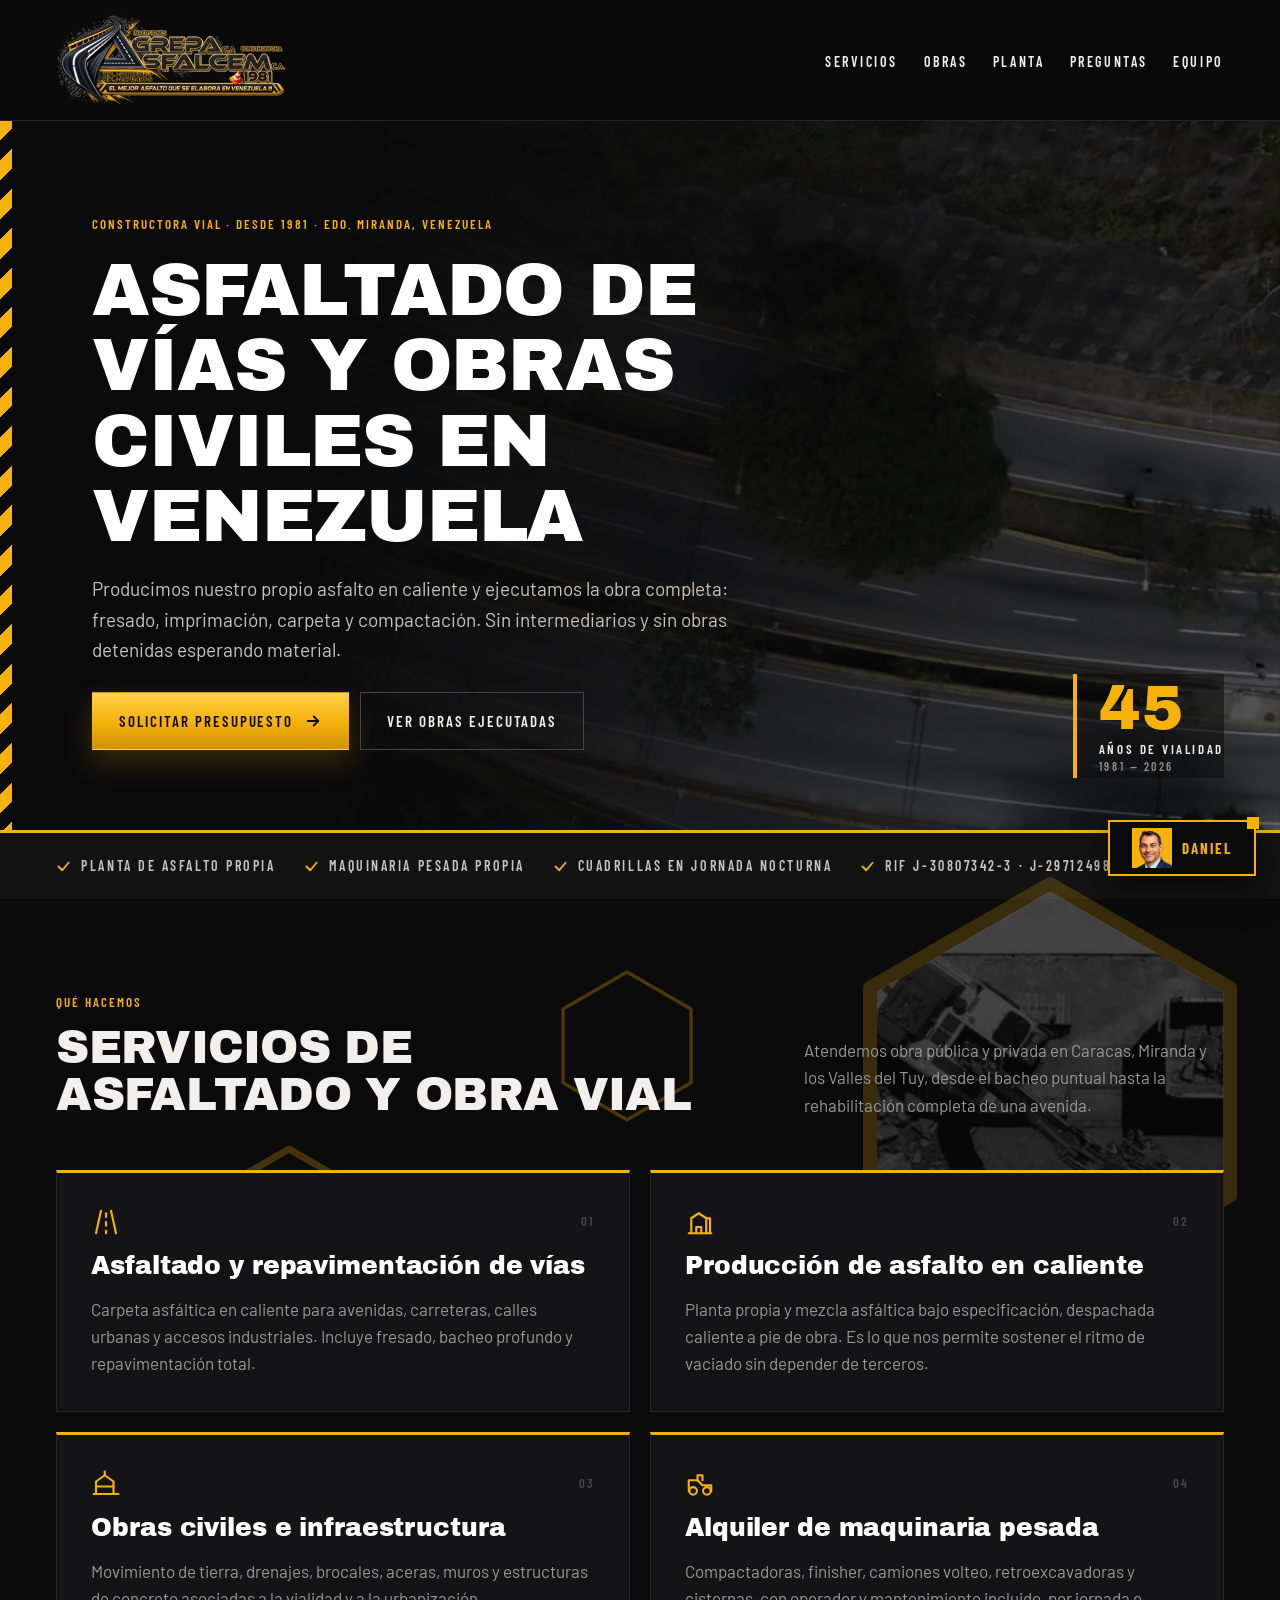
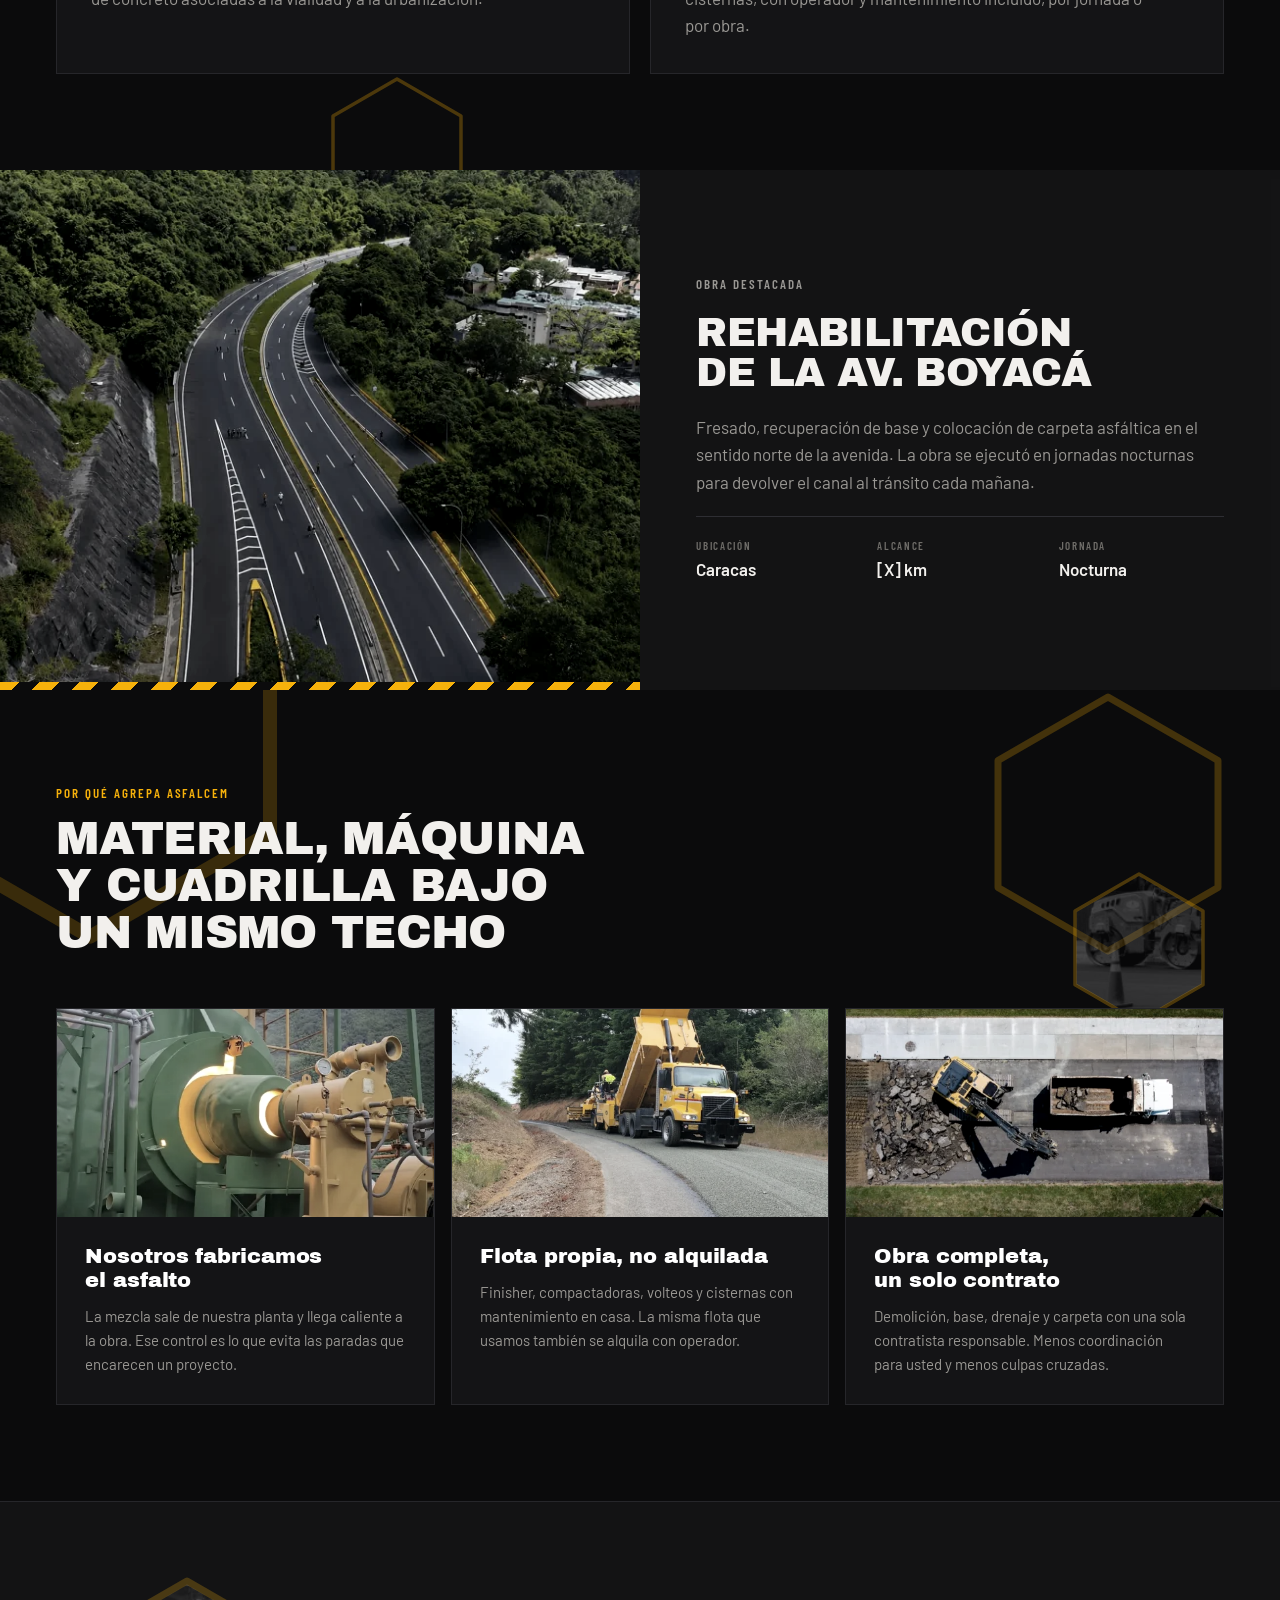
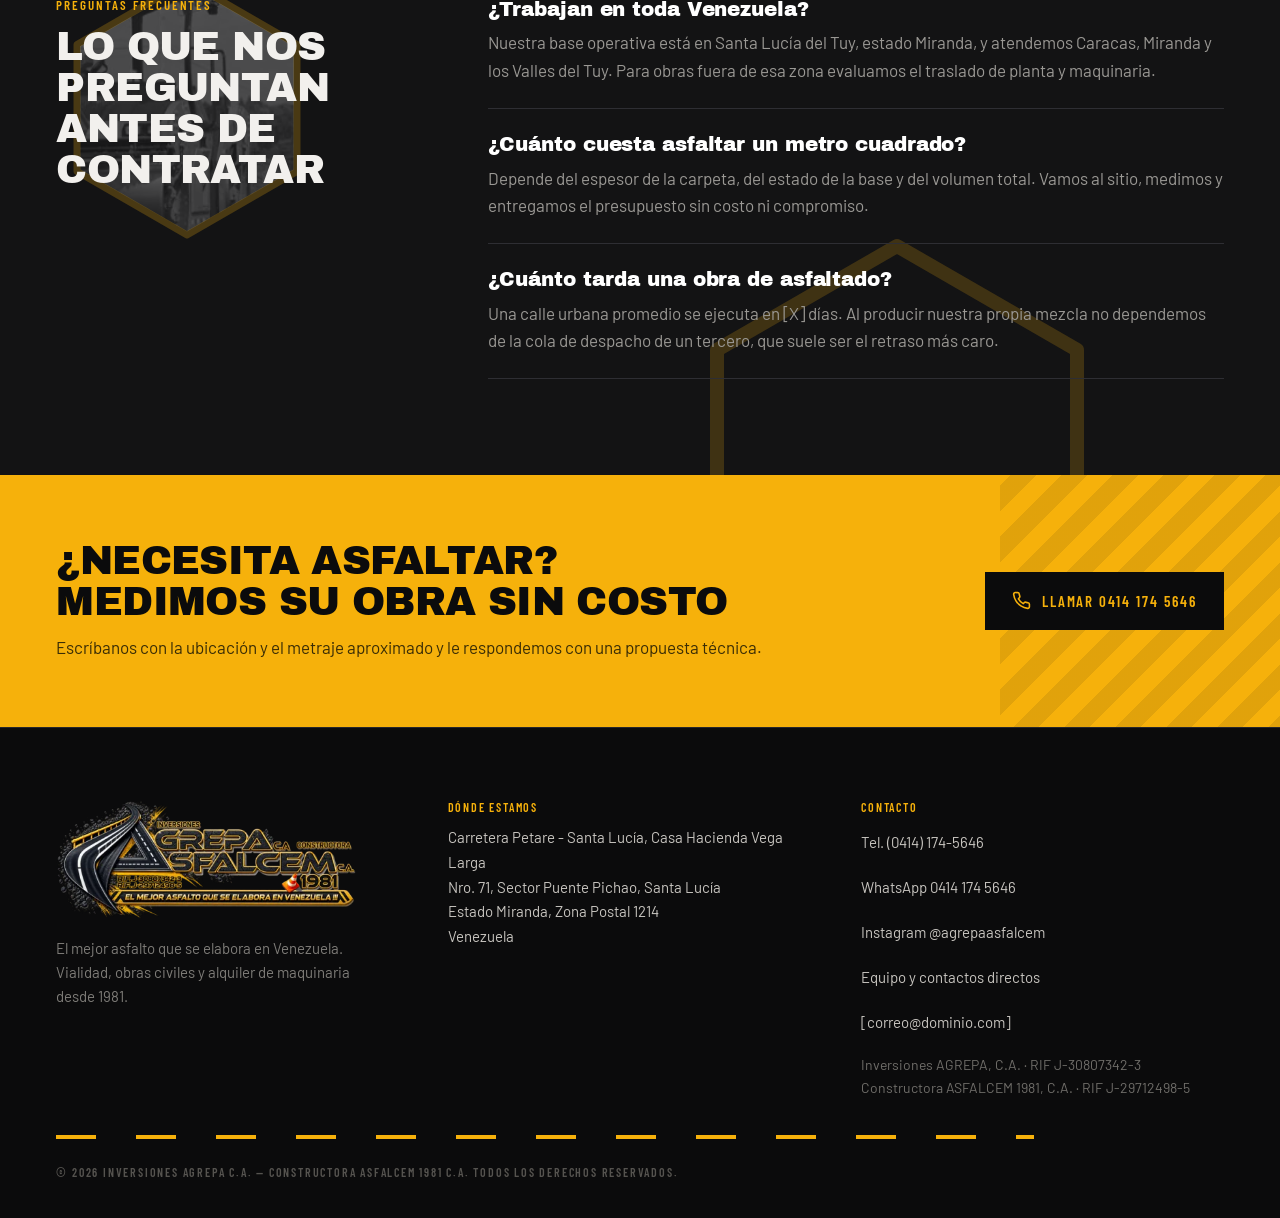
==== index.html @ 459ca502 "Normalize address capitalization" ====
<!doctype html>
<html lang="es-VE">
<head>
<meta charset="utf-8">
<meta name="viewport" content="width=device-width, initial-scale=1, viewport-fit=cover">

<!-- ===== SEO ===== -->
<title>Asfaltado de Vías y Obras Civiles | Agrepa Asfalcem</title>
<meta name="description" content="Constructora vial con planta de asfalto propia desde 1981. Asfaltado, repavimentación, obras civiles y alquiler de maquinaria en Caracas y Miranda.">
<meta name="robots" content="index, follow, max-image-preview:large">
<meta name="author" content="Inversiones Agrepa, C.A. — Constructora Asfalcem 1981, C.A.">
<meta name="theme-color" content="#0B0B0C">
<!-- Sitio de Agrepa Asfalcem. Dominio actual definido en <link rel="canonical">. Para cambiarlo: ./scripts/set-dominio.sh <dominio> -->
<link rel="canonical" href="https://zerogapcode.github.io/agrepa-web/">

<meta property="og:type" content="website">
<meta property="og:locale" content="es_VE">
<meta property="og:site_name" content="Agrepa Asfalcem">
<meta property="og:title" content="Asfaltado de Vías y Obras Civiles | Agrepa Asfalcem">
<meta property="og:description" content="Constructora vial con planta de asfalto propia desde 1981. Asfaltado, repavimentación, obras civiles y alquiler de maquinaria en Caracas y Miranda.">
<meta property="og:url" content="https://zerogapcode.github.io/agrepa-web/">
<meta property="og:image" content="https://zerogapcode.github.io/agrepa-web/img/og-agrepa.jpg">
<meta property="og:image:width" content="1200">
<meta property="og:image:height" content="630">
<meta name="twitter:card" content="summary_large_image">

<link rel="icon" href="img/favicon.svg" type="image/svg+xml">

<link rel="preconnect" href="https://fonts.googleapis.com">
<link rel="preconnect" href="https://fonts.gstatic.com" crossorigin>
<link rel="stylesheet" href="https://fonts.googleapis.com/css2?family=Archivo+Black&family=Barlow+Condensed:wght@500;600;700&family=Barlow:wght@400;500;600&display=swap">
<link rel="preload" as="image" href="img/56j-1400.webp" imagesrcset="img/56j-900.webp 900w, img/56j-1400.webp 1400w" imagesizes="100vw">

<style>
/* ================= TOKENS ================= */
:root{
  --asfalto:#0B0B0C;
  --superficie:#141416;
  --borde:#26262A;
  --borde-2:#2E2E33;
  --ambar:#F6B10B;
  --ambar-claro:#FFD24A;
  --ambar-oscuro:#D1930A;
  --texto:#F2F0ED;
  --texto-2:#C7C4BF;
  --texto-3:#9A9894;
  --texto-4:#6F6D69;

  --gutter:clamp(18px, 4.4vw, 64px);
  --seccion:clamp(56px, 9vw, 96px);
  --max:1440px;

  --h1:clamp(2.4rem, 7.6vw, 4.625rem);
  --h2:clamp(1.85rem, 5.2vw, 2.875rem);
  --h2s:clamp(1.7rem, 4.6vw, 2.5rem);
  --h3:clamp(1.25rem, 3.4vw, 1.5625rem);
  --cuerpo:clamp(1rem, 2.5vw, 1.0625rem);
  --cuerpo-lg:clamp(1.0625rem, 3vw, 1.1875rem);
}

/* ================= BASE ================= */
*,*::before,*::after{box-sizing:border-box}
html{scroll-behavior:smooth; -webkit-text-size-adjust:100%}
@media (prefers-reduced-motion:reduce){
  html{scroll-behavior:auto}
  *,*::before,*::after{animation-duration:.01ms!important;transition-duration:.01ms!important}
}
body{
  margin:0;
  background:var(--asfalto);
  color:var(--texto);
  font-family:'Barlow','Helvetica Neue',Arial,sans-serif;
  font-size:var(--cuerpo);
  line-height:1.6;
  -webkit-font-smoothing:antialiased;
  overflow-x:hidden;
  position:relative;
}
img{max-width:100%;height:auto;display:block}
h1,h2,h3{
  margin:0;
  font-family:'Archivo Black','Arial Black',Impact,sans-serif;
  font-weight:400;
  letter-spacing:-.015em;
  line-height:1.02;
  text-transform:uppercase;
  text-wrap:balance;
  overflow-wrap:break-word;
}
h3{text-transform:none;line-height:1.14;letter-spacing:-.005em}
p{margin:0;text-wrap:pretty;overflow-wrap:break-word}
a{color:var(--ambar);text-decoration:none}
a:hover{color:var(--ambar-claro)}
:focus-visible{outline:3px solid var(--ambar);outline-offset:3px}
ul{margin:0;padding:0;list-style:none}

.lbl{
  font-family:'Barlow Condensed','Arial Narrow',sans-serif;
  text-transform:uppercase;
  letter-spacing:.15em;
  font-weight:600;
  line-height:1.2;
}
.contenedor{max-width:var(--max);margin:0 auto;padding-left:var(--gutter);padding-right:var(--gutter)}
.saltar{position:absolute;left:-9999px;top:0;background:var(--ambar);color:var(--asfalto);padding:14px 20px;z-index:200}
.saltar:focus{left:12px;top:12px}
.franja{background:repeating-linear-gradient(135deg,var(--ambar) 0 14px,var(--asfalto) 14px 28px)}

/* ================= BOTONES ================= */
.btn{
  display:inline-flex;align-items:center;justify-content:center;gap:11px;
  min-height:54px;padding:16px 26px;
  font-family:'Barlow Condensed','Arial Narrow',sans-serif;
  text-transform:uppercase;letter-spacing:.13em;font-weight:600;
  font-size:clamp(.875rem,2.6vw,.9375rem);
  border:1px solid transparent;cursor:pointer;
  transition:transform .15s ease, filter .15s ease;
}
.btn:active{transform:translateY(1px)}
.btn--primario{
  color:var(--asfalto);
  background:linear-gradient(180deg,var(--ambar-claro) 0%,var(--ambar) 52%,var(--ambar-oscuro) 100%);
  box-shadow:0 12px 30px rgba(246,177,11,.2);
}
.btn--primario:hover{color:var(--asfalto);filter:brightness(1.06)}
.btn--linea{color:var(--texto);border-color:#45454B;background:transparent}
.btn--linea:hover{color:var(--texto);border-color:var(--ambar)}
.btn--negro{color:var(--ambar);background:var(--asfalto)}
.btn--negro:hover{color:var(--ambar-claro)}
.btn svg{flex:none}

/* ================= CABECERA ================= */
.cabecera{
  position:sticky;top:0;z-index:80;
  background:rgba(11,11,12,.94);
  backdrop-filter:saturate(140%) blur(10px);
  border-bottom:1px solid var(--borde);
}
.cabecera__fila{display:flex;align-items:center;justify-content:space-between;gap:16px;padding-top:10px;padding-bottom:10px}
.marca{display:block;flex:none}
.marca img{width:clamp(160px,44vw,230px)}
.nav{display:none}
.nav__lista{display:flex;align-items:center;gap:clamp(16px,2vw,30px)}
.nav__lista a{color:var(--texto);font-size:.875rem}
.nav__lista a:hover{color:var(--ambar)}
.tel-cab{display:none;align-items:center;gap:9px;color:var(--asfalto);background:var(--ambar);padding:13px 20px;font-size:.875rem;white-space:nowrap}
.tel-cab:hover{color:var(--asfalto);background:var(--ambar-claro)}

.hamburguesa{
  display:inline-flex;align-items:center;justify-content:center;
  width:48px;height:48px;flex:none;
  background:transparent;border:1px solid #3A3A3F;color:var(--ambar);cursor:pointer;
}
.hamburguesa:hover{border-color:var(--ambar)}

/* Menú móvil */
.menu{
  position:fixed;inset:0;z-index:90;
  display:none;flex-direction:column;
  background:var(--asfalto);
  padding:calc(18px + env(safe-area-inset-top)) var(--gutter) calc(28px + env(safe-area-inset-bottom));
  overflow-y:auto;
}
.menu[data-abierto="true"]{display:flex}
.menu__top{display:flex;align-items:center;justify-content:space-between;gap:16px;margin-bottom:26px}
.menu__lista{display:flex;flex-direction:column}
.menu__lista a{
  display:flex;align-items:center;
  min-height:60px;
  color:var(--texto);font-size:1.125rem;
  border-bottom:1px solid var(--borde);
}
.menu__lista a:hover{color:var(--ambar)}
.menu__pie{display:flex;flex-direction:column;gap:10px;margin-top:28px}

/* ================= HERO ================= */
.hero{position:relative;overflow:hidden;background:var(--asfalto);isolation:isolate}
.hero__img{position:absolute;inset:0;width:100%;height:100%;object-fit:cover;filter:grayscale(.55) contrast(1.12) brightness(.5);z-index:-2}
.hero__velo{position:absolute;inset:0;z-index:-1;background:linear-gradient(180deg,rgba(11,11,12,.62) 0%,rgba(11,11,12,.92) 55%,var(--asfalto) 100%)}
.hero__barra{position:absolute;left:0;top:0;bottom:0;width:8px}
.hero__cuerpo{display:flex;flex-direction:column;gap:20px;padding-top:clamp(44px,9vw,96px);padding-bottom:clamp(40px,7vw,80px)}
.hero__cuerpo>*{max-width:810px}
.hero h1{font-size:var(--h1);color:#fff}
.hero__sub{font-size:var(--cuerpo-lg);color:var(--texto-2);max-width:640px}
.hero__acciones{display:flex;flex-direction:column;gap:11px;margin-top:6px}
.hero__dato{
  display:none;position:absolute;right:var(--gutter);bottom:52px;
  flex-direction:column;gap:2px;
  border-left:4px solid var(--ambar);padding:4px 0 4px 22px;
  background:rgba(11,11,12,.55);
}
.hero__dato b{font-family:'Archivo Black','Arial Black',sans-serif;font-weight:400;font-size:3.875rem;line-height:1;color:var(--ambar)}

/* ================= TIRA DE CONFIANZA ================= */
.confianza{background:rgba(255,255,255,.035);border-top:3px solid var(--ambar)}
.confianza__lista{display:flex;flex-direction:column;padding-top:8px;padding-bottom:8px}
.confianza__lista li{
  display:flex;align-items:center;gap:10px;
  padding:13px 0;color:var(--texto-2);font-size:.875rem;
  border-bottom:1px solid var(--borde-2);
}
.confianza__lista li:last-child{border-bottom:0}
.confianza__lista svg{flex:none;color:var(--ambar)}

/* ================= SECCIONES ================= */
section[id],div[id]{scroll-margin-top:120px}
.seccion{padding-top:var(--seccion);padding-bottom:var(--seccion)}
.seccion__enc{display:flex;flex-direction:column;gap:14px;margin-bottom:clamp(30px,4vw,52px)}
.seccion__enc h2{font-size:var(--h2)}
.eyebrow{font-size:.8125rem;color:var(--ambar)}
.seccion__nota{font-size:var(--cuerpo);color:var(--texto-3);max-width:420px}

/* Servicios */
.rejilla-servicios{display:grid;grid-template-columns:repeat(1,minmax(0,1fr));gap:16px}
.servicio{
  display:flex;flex-direction:column;gap:15px;
  padding:clamp(24px,4vw,34px);
  background:var(--superficie);border:1px solid var(--borde);border-top:3px solid var(--ambar);
}
.servicio__top{display:flex;align-items:center;justify-content:space-between}
.servicio__top svg{color:var(--ambar)}
.servicio__num{font-size:.8125rem;color:#45454B}
.servicio h3{font-size:var(--h3);color:#fff}
.servicio p{color:var(--texto-3)}

/* Obra destacada */
.obra{background:rgba(255,255,255,.035)}
.obra__rejilla{display:grid;grid-template-columns:repeat(1,minmax(0,1fr));gap:0}
.obra__foto{position:relative}
.obra__foto img{width:100%;height:clamp(240px,52vw,520px);object-fit:cover;filter:grayscale(.35) contrast(1.08)}
.obra__foto span{position:absolute;left:0;right:0;bottom:0;height:8px}
.obra__texto{display:flex;flex-direction:column;justify-content:center;gap:20px;padding:clamp(40px,7vw,76px) var(--gutter)}
.obra__texto h2{font-size:var(--h2s)}
.obra__texto p{color:var(--texto-3)}
.fichas{display:grid;grid-template-columns:repeat(3,minmax(0,1fr));gap:16px;border-top:1px solid var(--borde-2);padding-top:22px;margin-top:4px}
.ficha{display:flex;flex-direction:column;gap:4px}
.ficha span{font-size:.6875rem;color:var(--texto-4)}
.ficha b{font-size:1.0625rem;font-weight:600;color:var(--texto)}

/* Capacidades */
.rejilla-cap{display:grid;grid-template-columns:repeat(1,minmax(0,1fr));gap:16px}
.cap{display:flex;flex-direction:column;background:var(--superficie);border:1px solid var(--borde)}
.cap img{width:100%;height:clamp(190px,42vw,208px);object-fit:cover;filter:grayscale(.4) contrast(1.06)}
.cap__cuerpo{display:flex;flex-direction:column;gap:11px;padding:clamp(22px,4vw,28px)}
.cap h3{font-size:clamp(1.1875rem,3vw,1.3125rem);color:#fff}
.cap p{font-size:.9375rem;color:var(--texto-3)}

/* Preguntas */
.faq{background:rgba(255,255,255,.035);border-top:1px solid var(--borde)}
.faq__rejilla{display:grid;grid-template-columns:repeat(1,minmax(0,1fr));gap:clamp(28px,4vw,56px)}
.faq__enc h2{font-size:var(--h2s)}
.faq__lista{display:flex;flex-direction:column}
.faq__item{display:flex;flex-direction:column;gap:9px;padding:24px 0;border-bottom:1px solid var(--borde-2)}
.faq__item:first-child{padding-top:0}
.faq__item h3{font-size:clamp(1.125rem,3vw,1.25rem);color:#fff}
.faq__item p{color:var(--texto-3)}

/* CTA */
.cta{position:relative;overflow:hidden;background:var(--ambar)}
.cta__deco{position:absolute;right:-60px;top:-40px;width:340px;height:340px;background:repeating-linear-gradient(135deg,rgba(11,11,12,.09) 0 18px,transparent 18px 36px);pointer-events:none}
.cta__fila{position:relative;display:flex;flex-direction:column;gap:22px;padding-top:clamp(40px,6vw,66px);padding-bottom:clamp(40px,6vw,66px)}
.cta h2{font-size:var(--h2s);color:var(--asfalto)}
.cta p{color:#3A2D06;font-size:var(--cuerpo)}
.cta__txt{display:flex;flex-direction:column;gap:11px}

/* Pie */
.pie{background:transparent;border-top:1px solid var(--borde)}
.pie__rejilla{display:grid;grid-template-columns:repeat(1,minmax(0,1fr));gap:clamp(30px,4vw,56px);padding-top:clamp(44px,6vw,72px);padding-bottom:36px}
.pie__marca{display:flex;flex-direction:column;gap:16px}
.pie__marca img{width:clamp(220px,60vw,300px)}
.pie__marca p{font-size:.9375rem;color:#7E7C78}
.pie__col{display:flex;flex-direction:column;gap:11px}
.pie__col .eyebrow{font-size:.75rem}
.pie__col address{font-style:normal;font-size:.9375rem;line-height:1.65;color:var(--texto-2)}
.pie__col a{font-size:.9375rem;color:var(--texto-2);min-height:34px;display:inline-flex;align-items:center}
.pie__col a:hover{color:var(--ambar)}
.pie__rif{font-size:.875rem;line-height:1.6;color:var(--texto-4);margin-top:4px}
/* El hueco de abajo deja libre el boton flotante de Daniel, que en movil
   flota sobre la barra de contacto y tapaba la linea de creditos. */
.pie__base{padding-bottom:88px}
.pie__linea{height:4px;background:repeating-linear-gradient(90deg,var(--ambar) 0 40px,transparent 40px 80px);margin-bottom:18px}
.pie__base small{font-size:.75rem;color:#55534F}

/* ================= BARRA MÓVIL ================= */
.barra-movil{
  position:fixed;left:0;right:0;bottom:0;z-index:70;
  display:grid;grid-template-columns:repeat(2,minmax(0,1fr));
  border-top:1px solid var(--borde);
  padding-bottom:env(safe-area-inset-bottom);
  background:var(--asfalto);
}
.barra-movil a{
  display:flex;align-items:center;justify-content:center;gap:9px;
  min-height:58px;
  font-family:'Barlow Condensed','Arial Narrow',sans-serif;
  text-transform:uppercase;letter-spacing:.12em;font-weight:600;font-size:.875rem;
}
.barra-movil a:first-child{color:var(--asfalto);background:var(--ambar)}
.barra-movil a:last-child{color:var(--texto);background:var(--superficie)}
body{padding-bottom:calc(58px + env(safe-area-inset-bottom))}

/* ================= FONDO DE HEXAGONOS (PARALLAX) ================= */
.hexes{
  position:absolute;inset:0;z-index:-1;
  overflow:hidden;pointer-events:none;
  contain:paint;
}
.hex{
  position:absolute;display:block;
  aspect-ratio:100 / 115.47;
  color:var(--ambar);
  will-change:transform;
}
.hex svg{position:absolute;inset:0;display:block;width:100%;height:100%;overflow:visible;z-index:1}
.hex__foto{
  position:absolute;
  top:calc(var(--d) * 1.1547);bottom:calc(var(--d) * 1.1547);
  left:var(--d);right:var(--d);
  clip-path:polygon(50% 0%,100% 25%,100% 75%,50% 100%,0% 75%,0% 25%);
  background-repeat:no-repeat;
  opacity:.32;filter:grayscale(1) contrast(1.06) brightness(.85);
}
.hex polygon{
  fill:none;
  stroke:currentColor;
  stroke-linejoin:round;
  vector-effect:non-scaling-stroke;
}
/* el grosor crece con el tamano: el trazo grueso se lee cerca, el fino lejos */
.hex--g{width:clamp(190px,34vw,360px);--d:6.5px}
.hex--g polygon{stroke-width:14;stroke-opacity:.20}
.hex--m{width:clamp(115px,22vw,220px);--d:3px}
.hex--m polygon{stroke-width:7;stroke-opacity:.24}
.hex--p{width:clamp(66px,13vw,128px);--d:1.25px}
.hex--p polygon{stroke-width:3.5;stroke-opacity:.28}

/* en el telefono el hexagono es mas chico: se afina el trazo en proporcion */
@media (max-width:767px){
  .hex--g{--d:4px}
  .hex--m{--d:1.75px}
  .hex--p{--d:.75px}
  .hex--g polygon{stroke-width:9}
  .hex--m polygon{stroke-width:4.5}
  .hex--p polygon{stroke-width:2.5}
}

@media (prefers-reduced-motion:reduce){
  .hex{will-change:auto}
}

/* ================= PUNTOS DE QUIEBRE ================= */
@media (min-width:600px){
  .hero__acciones{flex-direction:row;flex-wrap:wrap}
  .confianza__lista{flex-direction:row;flex-wrap:wrap;gap:0 28px;padding-top:20px;padding-bottom:20px}
  .confianza__lista li{border-bottom:0;padding:5px 0}
  .rejilla-cap{grid-template-columns:repeat(2,minmax(0,1fr))}
}
@media (min-width:768px){
  .rejilla-servicios{grid-template-columns:repeat(2,minmax(0,1fr));gap:20px}
  .cta__fila{flex-direction:row;align-items:center;justify-content:space-between;gap:40px}
  .cta__fila .btn{flex:none}
  .tel-cab{display:inline-flex}
  .barra-movil{display:none}
  body{padding-bottom:0}
  /* En escritorio el boton de Daniel se ancla abajo a la derecha: se le reserva
     ese ancho para que la linea de creditos nunca quede debajo. */
  .pie__base{padding-bottom:34px;padding-right:calc(var(--gutter) + 190px)}
  .pie__rejilla{grid-template-columns:repeat(2,minmax(0,1fr))}
}
@media (min-width:1024px){
  .cabecera__fila{padding-top:14px;padding-bottom:14px}
  .nav{display:block}
  .hamburguesa{display:none}
  .menu{display:none!important}
  .hero{min-height:600px;display:flex;flex-direction:column;justify-content:center}
  .hero__velo{background:linear-gradient(96deg,var(--asfalto) 26%,rgba(11,11,12,.86) 48%,rgba(11,11,12,.15) 100%)}
  .hero__img{filter:grayscale(.55) contrast(1.12) brightness(.52)}
  .hero__cuerpo{padding-left:calc(var(--gutter) + 36px);width:100%}
  .hero__barra{width:12px}
  .hero__dato{display:flex}
  .obra__rejilla{grid-template-columns:repeat(2,minmax(0,1fr))}
  .obra__foto{height:100%}
  .obra__foto img{height:100%;min-height:520px}
  .obra__texto{padding-right:var(--gutter)}
  .obra__texto p{max-width:560px}
  .rejilla-cap{grid-template-columns:repeat(3,minmax(0,1fr))}
  .faq__rejilla{grid-template-columns:380px minmax(0,1fr)}
  .pie__rejilla{grid-template-columns:340px repeat(2,minmax(0,1fr))}
  .seccion__enc{flex-direction:row;align-items:flex-end;justify-content:space-between;gap:48px}
  .seccion__enc>div{max-width:700px}
}
</style>
</head>
<body>

<div class="hexes" aria-hidden="true">
  <span class="hex hex--g" style="top:20%;left:68%" data-vel="0.12"><span class="hex__foto" style="background-image:url(img/hex-obra.webp);background-size:auto 190%;background-position:38% 50%"></span><svg viewBox="0 0 100 115.47" aria-hidden="true"><polygon points="50,0 100,28.87 100,86.6 50,115.47 0,86.6 0,28.87"></polygon></svg></span>
  <span class="hex hex--g" style="top:48%;left:-7%" data-vel="0.12"><svg viewBox="0 0 100 115.47" aria-hidden="true"><polygon points="50,0 100,28.87 100,86.6 50,115.47 0,86.6 0,28.87"></polygon></svg></span>
  <span class="hex hex--g" style="top:78%;left:56%" data-vel="0.12"><svg viewBox="0 0 100 115.47" aria-hidden="true"><polygon points="50,0 100,28.87 100,86.6 50,115.47 0,86.6 0,28.87"></polygon></svg></span>
  <span class="hex hex--m" style="top:26%;left:14%" data-vel="0.28"><svg viewBox="0 0 100 115.47" aria-hidden="true"><polygon points="50,0 100,28.87 100,86.6 50,115.47 0,86.6 0,28.87"></polygon></svg></span>
  <span class="hex hex--m" style="top:52%;left:78%" data-vel="0.28"><svg viewBox="0 0 100 115.47" aria-hidden="true"><polygon points="50,0 100,28.87 100,86.6 50,115.47 0,86.6 0,28.87"></polygon></svg></span>
  <span class="hex hex--m" style="top:72%;left:6%" data-vel="0.28"><span class="hex__foto" style="background-image:url(img/hex-compactadora.webp);background-size:auto 150%;background-position:44% 64%"></span><svg viewBox="0 0 100 115.47" aria-hidden="true"><polygon points="50,0 100,28.87 100,86.6 50,115.47 0,86.6 0,28.87"></polygon></svg></span>
  <span class="hex hex--p" style="top:22%;left:44%" data-vel="0.45"><svg viewBox="0 0 100 115.47" aria-hidden="true"><polygon points="50,0 100,28.87 100,86.6 50,115.47 0,86.6 0,28.87"></polygon></svg></span>
  <span class="hex hex--p" style="top:38%;left:26%" data-vel="0.45"><svg viewBox="0 0 100 115.47" aria-hidden="true"><polygon points="50,0 100,28.87 100,86.6 50,115.47 0,86.6 0,28.87"></polygon></svg></span>
  <span class="hex hex--p" style="top:56%;left:84%" data-vel="0.45"><span class="hex__foto" style="background-image:url(img/hex-rodillo.webp);background-size:auto 190%;background-position:40% 62%"></span><svg viewBox="0 0 100 115.47" aria-hidden="true"><polygon points="50,0 100,28.87 100,86.6 50,115.47 0,86.6 0,28.87"></polygon></svg></span>
</div>

<a class="saltar lbl" href="#contenido">Saltar al contenido</a>

<!-- ================= CABECERA ================= -->
<header class="cabecera">
  <div class="contenedor cabecera__fila">
    <a class="marca" href="#inicio" aria-label="Agrepa Asfalcem — Inicio">
      <img src="img/logo-agrepa-460.webp" width="460" height="184" alt="Inversiones Agrepa C.A. y Constructora Asfalcem 1981 C.A." fetchpriority="high">
    </a>

    <nav class="nav" aria-label="Principal">
      <ul class="nav__lista lbl">
        <li><a href="#servicios">Servicios</a></li>
        <li><a href="#obras">Obras</a></li>
        <li><a href="#planta">Planta</a></li>
        <li><a href="#preguntas">Preguntas</a></li>
        <li><a href="equipo.html">Equipo</a></li>
      </ul>
    </nav>

    <button class="hamburguesa" type="button" id="abrirMenu" aria-expanded="false" aria-controls="menuMovil" aria-label="Abrir menú">
      <svg width="22" height="22" viewBox="0 0 24 24" fill="none" stroke="currentColor" stroke-width="2" stroke-linecap="round" aria-hidden="true"><path d="M3 6h18"></path><path d="M3 12h18"></path><path d="M3 18h18"></path></svg>
    </button>
  </div>
</header>

<!-- Menú móvil -->
<div class="menu" id="menuMovil" data-abierto="false" role="dialog" aria-modal="true" aria-label="Menú de navegación">
  <div class="menu__top">
    <img src="img/logo-agrepa-460.webp" width="460" height="184" alt="" style="width:172px">
    <button class="hamburguesa" type="button" id="cerrarMenu" aria-label="Cerrar menú">
      <svg width="22" height="22" viewBox="0 0 24 24" fill="none" stroke="currentColor" stroke-width="2" stroke-linecap="round" aria-hidden="true"><path d="M18 6 6 18"></path><path d="m6 6 12 12"></path></svg>
    </button>
  </div>
  <nav aria-label="Móvil">
    <ul class="menu__lista lbl">
      <li><a href="#servicios">Servicios</a></li>
      <li><a href="#obras">Obras</a></li>
      <li><a href="#planta">Planta</a></li>
      <li><a href="#preguntas">Preguntas</a></li>
      <li><a href="equipo.html">Equipo</a></li>
    </ul>
  </nav>
  <div class="menu__pie">
    <a class="btn btn--primario" href="#presupuesto">Solicitar presupuesto</a>
    <a class="btn btn--linea" href="tel:+584141745646">Llamar 0414 174 5646</a>
  </div>
</div>

<main id="contenido">

  <!-- ================= HERO ================= -->
  <section class="hero" id="inicio">
    <img class="hero__img" src="img/56j-1400.webp"
         srcset="img/56j-900.webp 900w, img/56j-1400.webp 1400w"
         sizes="100vw" width="1400" height="766"
         alt="Colocación de carpeta asfáltica en caliente sobre una vía" fetchpriority="high" data-vel="1">
    <span class="hero__velo" aria-hidden="true"></span>
    <span class="hero__barra franja" aria-hidden="true"></span>

    <div class="contenedor hero__cuerpo">
      <p class="eyebrow lbl">Constructora vial · Desde 1981 · Edo. Miranda, Venezuela</p>
      <h1>Asfaltado de vías y obras civiles en Venezuela</h1>
      <p class="hero__sub">Producimos nuestro propio asfalto en caliente y ejecutamos la obra completa: fresado, imprimación, carpeta y compactación. Sin intermediarios y sin obras detenidas esperando material.</p>
      <div class="hero__acciones">
        <a class="btn btn--primario" href="#presupuesto">
          Solicitar presupuesto
          <svg width="18" height="18" viewBox="0 0 24 24" fill="none" stroke="currentColor" stroke-width="2.4" stroke-linecap="round" stroke-linejoin="round" aria-hidden="true"><path d="M5 12h14"></path><path d="m13 6 6 6-6 6"></path></svg>
        </a>
        <a class="btn btn--linea" href="#obras">Ver obras ejecutadas</a>
      </div>
    </div>

    <p class="hero__dato lbl" aria-hidden="true">
      <b>45</b>
      <span style="color:var(--texto);font-size:.8125rem">Años de vialidad</span>
      <span style="color:#8E8C88;font-size:.75rem">1981 — 2026</span>
    </p>
  </section>

  <!-- ================= CONFIANZA ================= -->
  <section class="confianza" aria-label="Nuestras garantías">
    <div class="contenedor">
      <ul class="confianza__lista lbl">
        <li><svg width="15" height="15" viewBox="0 0 24 24" fill="none" stroke="currentColor" stroke-width="3" stroke-linecap="round" stroke-linejoin="round" aria-hidden="true"><path d="m4 12 6 6L20 6"></path></svg>Planta de asfalto propia</li>
        <li><svg width="15" height="15" viewBox="0 0 24 24" fill="none" stroke="currentColor" stroke-width="3" stroke-linecap="round" stroke-linejoin="round" aria-hidden="true"><path d="m4 12 6 6L20 6"></path></svg>Maquinaria pesada propia</li>
        <li><svg width="15" height="15" viewBox="0 0 24 24" fill="none" stroke="currentColor" stroke-width="3" stroke-linecap="round" stroke-linejoin="round" aria-hidden="true"><path d="m4 12 6 6L20 6"></path></svg>Cuadrillas en jornada nocturna</li>
        <li><svg width="15" height="15" viewBox="0 0 24 24" fill="none" stroke="currentColor" stroke-width="3" stroke-linecap="round" stroke-linejoin="round" aria-hidden="true"><path d="m4 12 6 6L20 6"></path></svg>RIF J-30807342-3 · J-29712498-5</li>
      </ul>
    </div>
  </section>

  <!-- ================= SERVICIOS ================= -->
  <section class="seccion" id="servicios">
    <div class="contenedor">
      <div class="seccion__enc">
        <div>
          <p class="eyebrow lbl" style="margin-bottom:14px">Qué hacemos</p>
          <h2>Servicios de asfaltado y obra vial</h2>
        </div>
        <p class="seccion__nota">Atendemos obra pública y privada en Caracas, Miranda y los Valles del Tuy, desde el bacheo puntual hasta la rehabilitación completa de una avenida.</p>
      </div>

      <div class="rejilla-servicios">
        <article class="servicio">
          <div class="servicio__top">
            <svg width="30" height="30" viewBox="0 0 24 24" fill="none" stroke="currentColor" stroke-width="1.7" stroke-linecap="round" stroke-linejoin="round" aria-hidden="true"><path d="M4 21 8 3"></path><path d="m20 21-4-18"></path><path d="M12 5v3"></path><path d="M12 12v3"></path><path d="M12 19v2"></path></svg>
            <span class="servicio__num lbl">01</span>
          </div>
          <h3>Asfaltado y repavimentación de vías</h3>
          <p>Carpeta asfáltica en caliente para avenidas, carreteras, calles urbanas y accesos industriales. Incluye fresado, bacheo profundo y repavimentación total.</p>
        </article>

        <article class="servicio">
          <div class="servicio__top">
            <svg width="30" height="30" viewBox="0 0 24 24" fill="none" stroke="currentColor" stroke-width="1.7" stroke-linecap="round" stroke-linejoin="round" aria-hidden="true"><path d="M3 21h18"></path><path d="M5 21V9l6-4 6 4v12"></path><path d="M9 21v-5h4v5"></path><path d="M17 9h3v12"></path></svg>
            <span class="servicio__num lbl">02</span>
          </div>
          <h3>Producción de asfalto en caliente</h3>
          <p>Planta propia y mezcla asfáltica bajo especificación, despachada caliente a pie de obra. Es lo que nos permite sostener el ritmo de vaciado sin depender de terceros.</p>
        </article>

        <article class="servicio">
          <div class="servicio__top">
            <svg width="30" height="30" viewBox="0 0 24 24" fill="none" stroke="currentColor" stroke-width="1.7" stroke-linecap="round" stroke-linejoin="round" aria-hidden="true"><path d="M2 20h20"></path><path d="M4 20V10l7-5 7 5v10"></path><path d="M4 14h14"></path><path d="M11 5V2"></path></svg>
            <span class="servicio__num lbl">03</span>
          </div>
          <h3>Obras civiles e infraestructura</h3>
          <p>Movimiento de tierra, drenajes, brocales, aceras, muros y estructuras de concreto asociadas a la vialidad y a la urbanización.</p>
        </article>

        <article class="servicio">
          <div class="servicio__top">
            <svg width="30" height="30" viewBox="0 0 24 24" fill="none" stroke="currentColor" stroke-width="1.7" stroke-linecap="round" stroke-linejoin="round" aria-hidden="true"><circle cx="6.5" cy="17.5" r="3"></circle><circle cx="17.5" cy="17.5" r="3"></circle><path d="M3 17.5V9h7l4 4h7v4.5"></path><path d="M10 9V5h4v4"></path></svg>
            <span class="servicio__num lbl">04</span>
          </div>
          <h3>Alquiler de maquinaria pesada</h3>
          <p>Compactadoras, finisher, camiones volteo, retroexcavadoras y cisternas, con operador y mantenimiento incluido, por jornada o por obra.</p>
        </article>
      </div>
    </div>
  </section>

  <!-- ================= OBRA DESTACADA ================= -->
  <section class="obra" id="obras">
    <div class="obra__rejilla">
      <figure class="obra__foto" style="margin:0">
        <img src="img/bpuaca-1400.webp"
             srcset="img/bpuaca-800.webp 800w, img/bpuaca-1400.webp 1400w"
             sizes="(min-width:1024px) 50vw, 100vw" width="1400" height="927" loading="lazy" decoding="async"
             alt="Cuadrilla de Agrepa Asfalcem colocando carpeta asfáltica con finisher y compactadora">
        <span class="franja" aria-hidden="true"></span>
      </figure>
      <div class="obra__texto">
        <p class="eyebrow lbl">Obra destacada</p>
        <h2>Rehabilitación de la Av. Boyacá</h2>
        <p>Fresado, recuperación de base y colocación de carpeta asfáltica en el sentido norte de la avenida. La obra se ejecutó en jornadas nocturnas para devolver el canal al tránsito cada mañana.</p>
        <dl class="fichas" style="margin:0">
          <div class="ficha"><dt class="lbl" style="font-size:.6875rem;color:var(--texto-4)">Ubicación</dt><dd style="margin:0"><b style="font-size:1.0625rem;font-weight:600;color:var(--texto)">Caracas</b></dd></div>
          <div class="ficha"><dt class="lbl" style="font-size:.6875rem;color:var(--texto-4)">Alcance</dt><dd style="margin:0"><b style="font-size:1.0625rem;font-weight:600;color:var(--texto)">[X] km</b></dd></div>
          <div class="ficha"><dt class="lbl" style="font-size:.6875rem;color:var(--texto-4)">Jornada</dt><dd style="margin:0"><b style="font-size:1.0625rem;font-weight:600;color:var(--texto)">Nocturna</b></dd></div>
        </dl>
      </div>
    </div>
  </section>

  <!-- ================= CAPACIDADES ================= -->
  <section class="seccion" id="planta">
    <div class="contenedor">
      <div class="seccion__enc">
        <div>
          <p class="eyebrow lbl" style="margin-bottom:14px">Por qué Agrepa Asfalcem</p>
          <h2>Material, máquina y cuadrilla bajo un mismo techo</h2>
        </div>
      </div>

      <div class="rejilla-cap">
        <article class="cap">
          <img src="img/QUEMADOR-900.webp" srcset="img/QUEMADOR-560.webp 560w, img/QUEMADOR-900.webp 900w"
               sizes="(min-width:1024px) 33vw, (min-width:600px) 50vw, 100vw" width="900" height="570" loading="lazy" decoding="async"
               alt="Compactadora tándem sellando la carpeta asfáltica recién colocada">
          <div class="cap__cuerpo">
            <h3>Nosotros fabricamos el asfalto</h3>
            <p>La mezcla sale de nuestra planta y llega caliente a la obra. Ese control es lo que evita las paradas que encarecen un proyecto.</p>
          </div>
        </article>

        <article class="cap">
          <img src="img/maquinaria-volteo-560.webp" srcset="img/maquinaria-volteo-560.webp 560w, img/maquinaria-volteo-900.webp 900w"
               sizes="(min-width:1024px) 33vw, (min-width:600px) 50vw, 100vw" width="900" height="675" loading="lazy" decoding="async"
               alt="Camión volteo y finisher trabajando en la ampliación de una vía">
          <div class="cap__cuerpo">
            <h3>Flota propia, no alquilada</h3>
            <p>Finisher, compactadoras, volteos y cisternas con mantenimiento en casa. La misma flota que usamos también se alquila con operador.</p>
          </div>
        </article>

        <article class="cap">
          <img src="img/obra-civil-aerea-560.webp" srcset="img/obra-civil-aerea-560.webp 560w, img/obra-civil-aerea-900.webp 900w"
               sizes="(min-width:1024px) 33vw, (min-width:600px) 50vw, 100vw" width="900" height="707" loading="lazy" decoding="async"
               alt="Vista aérea de demolición de pavimento y carga de escombro en obra civil">
          <div class="cap__cuerpo">
            <h3>Obra completa, un solo contrato</h3>
            <p>Demolición, base, drenaje y carpeta con una sola contratista responsable. Menos coordinación para usted y menos culpas cruzadas.</p>
          </div>
        </article>
      </div>
    </div>
  </section>

  <!-- ================= PREGUNTAS ================= -->
  <section class="faq seccion" id="preguntas">
    <div class="contenedor faq__rejilla">
      <div class="faq__enc">
        <p class="eyebrow lbl" style="margin-bottom:14px">Preguntas frecuentes</p>
        <h2>Lo que nos preguntan antes de contratar</h2>
      </div>
      <div class="faq__lista">
        <article class="faq__item">
          <h3>¿Trabajan en toda Venezuela?</h3>
          <p>Nuestra base operativa está en Santa Lucía del Tuy, estado Miranda, y atendemos Caracas, Miranda y los Valles del Tuy. Para obras fuera de esa zona evaluamos el traslado de planta y maquinaria.</p>
        </article>
        <article class="faq__item">
          <h3>¿Cuánto cuesta asfaltar un metro cuadrado?</h3>
          <p>Depende del espesor de la carpeta, del estado de la base y del volumen total. Vamos al sitio, medimos y entregamos el presupuesto sin costo ni compromiso.</p>
        </article>
        <article class="faq__item">
          <h3>¿Cuánto tarda una obra de asfaltado?</h3>
          <p>Una calle urbana promedio se ejecuta en [X] días. Al producir nuestra propia mezcla no dependemos de la cola de despacho de un tercero, que suele ser el retraso más caro.</p>
        </article>
      </div>
    </div>
  </section>

  <!-- ================= CTA ================= -->
  <section class="cta" id="presupuesto">
    <span class="cta__deco" aria-hidden="true"></span>
    <div class="contenedor cta__fila">
      <div class="cta__txt">
        <h2>¿Necesita asfaltar? Medimos su obra sin costo</h2>
        <p>Escríbanos con la ubicación y el metraje aproximado y le respondemos con una propuesta técnica.</p>
      </div>
      <a class="btn btn--negro" href="tel:+584141745646">
        <svg width="19" height="19" viewBox="0 0 24 24" fill="none" stroke="currentColor" stroke-width="2" stroke-linecap="round" stroke-linejoin="round" aria-hidden="true"><path d="M22 16.9v3a2 2 0 0 1-2.2 2 19.8 19.8 0 0 1-8.6-3.1 19.5 19.5 0 0 1-6-6A19.8 19.8 0 0 1 2.1 4.2 2 2 0 0 1 4.1 2h3a2 2 0 0 1 2 1.7c.1.9.4 1.8.7 2.7a2 2 0 0 1-.5 2.1L8.1 9.9a16 16 0 0 0 6 6l1.4-1.2a2 2 0 0 1 2.1-.5c.9.3 1.8.6 2.7.7a2 2 0 0 1 1.7 2Z"></path></svg>
        Llamar 0414 174 5646
      </a>
    </div>
  </section>

</main>

<!-- ================= PIE ================= -->
<footer class="pie">
  <div class="contenedor pie__rejilla">
    <div class="pie__marca">
      <img src="img/logo-agrepa-460.webp" width="460" height="184" loading="lazy" alt="Logo de Inversiones Agrepa C.A. y Constructora Asfalcem 1981 C.A.">
      <p>El mejor asfalto que se elabora en Venezuela. Vialidad, obras civiles y alquiler de maquinaria desde 1981.</p>
    </div>
    <div class="pie__col">
      <p class="eyebrow lbl">Dónde estamos</p>
      <address>
        Carretera Petare - Santa Lucía, Casa Hacienda Vega Larga<br>
        Nro. 71, Sector Puente Pichao, Santa Lucía<br>
        Estado Miranda, Zona Postal 1214<br>
        Venezuela
      </address>
    </div>
    <div class="pie__col">
      <p class="eyebrow lbl">Contacto</p>
      <a href="tel:+584141745646">Tel. (0414) 174-5646</a>
      <a href="https://wa.me/584141745646" rel="noopener">WhatsApp 0414 174 5646</a>
      <a href="https://www.instagram.com/agrepaasfalcem/" rel="noopener">Instagram @agrepaasfalcem</a>
      <a href="equipo.html">Equipo y contactos directos</a>
      <a href="mailto:correo@dominio.com">[correo@dominio.com]</a>
      <p class="pie__rif">
        Inversiones AGREPA, C.A. · RIF J-30807342-3<br>
        Constructora ASFALCEM 1981, C.A. · RIF J-29712498-5
      </p>
    </div>
  </div>
  <div class="contenedor pie__base">
    <div class="pie__linea" aria-hidden="true"></div>
    <small class="lbl">© 2026 Inversiones Agrepa C.A. — Constructora Asfalcem 1981 C.A. Todos los derechos reservados.</small>
  </div>
</footer>

<!-- ================= BARRA MÓVIL ================= -->
<div class="barra-movil" aria-label="Contacto rápido">
  <a href="tel:+584141745646">
    <svg width="17" height="17" viewBox="0 0 24 24" fill="none" stroke="currentColor" stroke-width="2" stroke-linecap="round" stroke-linejoin="round" aria-hidden="true"><path d="M22 16.9v3a2 2 0 0 1-2.2 2 19.8 19.8 0 0 1-8.6-3.1 19.5 19.5 0 0 1-6-6A19.8 19.8 0 0 1 2.1 4.2 2 2 0 0 1 4.1 2h3a2 2 0 0 1 2 1.7c.1.9.4 1.8.7 2.7a2 2 0 0 1-.5 2.1L8.1 9.9a16 16 0 0 0 6 6l1.4-1.2a2 2 0 0 1 2.1-.5c.9.3 1.8.6 2.7.7a2 2 0 0 1 1.7 2Z"></path></svg>
    Llamar
  </a>
  <a href="https://wa.me/584141745646" rel="noopener">
    <svg width="17" height="17" viewBox="0 0 24 24" fill="none" stroke="#F6B10B" stroke-width="1.9" stroke-linecap="round" stroke-linejoin="round" aria-hidden="true"><path d="M3.5 20.5 4.9 16A8.3 8.3 0 1 1 8 19.1l-4.5 1.4Z"></path><path d="M9 9.2c.3 1.3 1.1 2.6 2 3.4.9.9 2.1 1.6 3.4 1.9l1-1.3 1.9.9c-.2 1-.9 1.6-2 1.6-1.7 0-3.6-1-5-2.4-1.4-1.4-2.4-3.3-2.4-5 0-1.1.6-1.8 1.6-2l.9 1.9-1.4 1Z"></path></svg>
    WhatsApp
  </a>
</div>

<!-- ================= DATOS ESTRUCTURADOS (SEO) ================= -->
<script type="application/ld+json">
{
  "@context": "https://schema.org",
  "@graph": [
    {
      "@type": "GeneralContractor",
      "@id": "https://zerogapcode.github.io/agrepa-web/#empresa",
      "name": "Constructora Asfalcem 1981, C.A.",
      "alternateName": ["Agrepa Asfalcem", "Inversiones Agrepa, C.A."],
      "description": "Constructora vial venezolana con planta de asfalto propia. Asfaltado y repavimentación de vías, producción de asfalto en caliente, obras civiles y alquiler de maquinaria pesada.",
      "url": "https://zerogapcode.github.io/agrepa-web/",
      "logo": "https://zerogapcode.github.io/agrepa-web/img/logo-agrepa.png",
      "image": "https://zerogapcode.github.io/agrepa-web/img/og-agrepa.jpg",
      "telephone": "+58-414-174-5646",
      "foundingDate": "1981",
      "taxID": "J-29712498-5",
      "slogan": "El mejor asfalto que se elabora en Venezuela",
      "address": {
        "@type": "PostalAddress",
        "streetAddress": "Carretera Petare - Santa Lucía, Casa Hacienda Vega Larga, Nro. 71, Sector Puente Pichao",
        "addressLocality": "Santa Lucía",
        "addressRegion": "Miranda",
        "postalCode": "1214",
        "addressCountry": "VE"
      },
      "areaServed": [
        { "@type": "City", "name": "Caracas" },
        { "@type": "AdministrativeArea", "name": "Miranda" },
        { "@type": "Place", "name": "Valles del Tuy" }
      ],
      "sameAs": ["https://www.instagram.com/agrepaasfalcem/"],
      "hasOfferCatalog": {
        "@type": "OfferCatalog",
        "name": "Servicios de asfaltado y obra vial",
        "itemListElement": [
          { "@type": "Offer", "itemOffered": { "@type": "Service", "name": "Asfaltado y repavimentación de vías" } },
          { "@type": "Offer", "itemOffered": { "@type": "Service", "name": "Producción de asfalto en caliente" } },
          { "@type": "Offer", "itemOffered": { "@type": "Service", "name": "Obras civiles e infraestructura" } },
          { "@type": "Offer", "itemOffered": { "@type": "Service", "name": "Alquiler de maquinaria pesada" } }
        ]
      }
    },
    {
      "@type": "FAQPage",
      "@id": "https://zerogapcode.github.io/agrepa-web/#preguntas",
      "mainEntity": [
        {
          "@type": "Question",
          "name": "¿Trabajan en toda Venezuela?",
          "acceptedAnswer": { "@type": "Answer", "text": "Nuestra base operativa está en Santa Lucía del Tuy, estado Miranda, y atendemos Caracas, Miranda y los Valles del Tuy. Para obras fuera de esa zona evaluamos el traslado de planta y maquinaria." }
        },
        {
          "@type": "Question",
          "name": "¿Cuánto cuesta asfaltar un metro cuadrado?",
          "acceptedAnswer": { "@type": "Answer", "text": "Depende del espesor de la carpeta, del estado de la base y del volumen total. Vamos al sitio, medimos y entregamos el presupuesto sin costo ni compromiso." }
        },
        {
          "@type": "Question",
          "name": "¿Cuánto tarda una obra de asfaltado?",
          "acceptedAnswer": { "@type": "Answer", "text": "Una calle urbana promedio se ejecuta en pocos días. Al producir nuestra propia mezcla no dependemos de la cola de despacho de un tercero, que suele ser el retraso más caro." }
        }
      ]
    }
  ]
}
</script>

<script>
(function () {
  var menu = document.getElementById('menuMovil');
  var abrir = document.getElementById('abrirMenu');
  var cerrar = document.getElementById('cerrarMenu');
  if (!menu || !abrir || !cerrar) return;

  function set(estado) {
    menu.setAttribute('data-abierto', estado ? 'true' : 'false');
    abrir.setAttribute('aria-expanded', estado ? 'true' : 'false');
    document.documentElement.style.overflow = estado ? 'hidden' : '';
    document.body.style.overflow = estado ? 'hidden' : '';
    if (estado) { cerrar.focus(); } else { abrir.focus(); }
  }

  abrir.addEventListener('click', function () { set(true); });
  cerrar.addEventListener('click', function () { set(false); });

  menu.addEventListener('click', function (e) {
    if (e.target.closest('a')) { set(false); }
  });

  document.addEventListener('keydown', function (e) {
    if (e.key === 'Escape' && menu.getAttribute('data-abierto') === 'true') { set(false); }
  });

  // Si se pasa a escritorio con el menú abierto, cerrarlo
  var mq = window.matchMedia('(min-width: 1024px)');
  var alCambiar = function (e) { if (e.matches) { set(false); } };
  if (mq.addEventListener) { mq.addEventListener('change', alCambiar); }
  else if (mq.addListener) { mq.addListener(alCambiar); }
})();
</script>


<script>
(function () {
  var hexes = Array.prototype.slice.call(document.querySelectorAll('.hex, .hero__img'));
  if (!hexes.length) return;
  if (window.matchMedia('(prefers-reduced-motion: reduce)').matches) return;

  var piezas = hexes.map(function (el) {
    return {
      el: el,
      vel: parseFloat(el.getAttribute('data-vel')) || 0
    };
  });

  var pendiente = false;

  function pintar() {
    pendiente = false;
    var y = window.pageYOffset || document.documentElement.scrollTop || 0;
    for (var i = 0; i < piezas.length; i++) {
      var p = piezas[i];
      // se desplazan hacia abajo un % del scroll: cuanto mas se retrasan,
      // mas lento se ven en pantalla (mas lejos)
      p.el.style.transform = 'translate3d(0,' + (y * p.vel).toFixed(1) + 'px,0)';
    }
  }

  function alHacerScroll() {
    if (!pendiente) {
      pendiente = true;
      window.requestAnimationFrame(pintar);
    }
  }

  window.addEventListener('scroll', alHacerScroll, { passive: true });
  window.addEventListener('resize', alHacerScroll, { passive: true });
  pintar();
})();
</script>

<!-- ================= DANIEL BOT — ASISTENTE VIRTUAL ================= -->
<style>
  .daniel-btn{
    position:fixed;right:16px;z-index:75;
    bottom:calc(58px + env(safe-area-inset-bottom) + 14px);
    display:inline-flex;align-items:center;gap:10px;
    min-height:56px;padding:0 16px;
    background:var(--asfalto);border:2px solid var(--ambar);color:var(--ambar);
    font-family:'Barlow Condensed','Arial Narrow',sans-serif;
    text-transform:uppercase;letter-spacing:.13em;font-weight:700;font-size:.9375rem;
    cursor:pointer;box-shadow:0 14px 34px rgba(0,0,0,.55);
    transition:transform .18s ease,background .18s ease;
  }
  .daniel-btn:hover{transform:translateY(-2px);background:#17171A}
  .daniel-btn__foto{display:block;flex:none;width:40px;height:40px;background:var(--ambar);overflow:hidden}
  .daniel-btn__foto img,.daniel-avatar img,.daniel-msg__av img{width:100%;height:100%;object-fit:cover;display:block}
  .daniel-btn__txt{display:none}
  .daniel-btn__punto{
    position:absolute;top:-5px;right:-5px;width:12px;height:12px;background:var(--ambar);
    box-shadow:0 0 0 0 rgba(246,177,11,.65);animation:danielLatido 2.4s ease-out infinite;
  }
  @keyframes danielLatido{
    0%{box-shadow:0 0 0 0 rgba(246,177,11,.6)}
    70%{box-shadow:0 0 0 12px rgba(246,177,11,0)}
    100%{box-shadow:0 0 0 0 rgba(246,177,11,0)}
  }
  .daniel-btn[aria-expanded="true"]{display:none}

  .daniel-panel{
    position:fixed;inset:0;z-index:95;display:none;flex-direction:column;
    background:var(--asfalto);border:1px solid var(--borde);
  }
  .daniel-panel[data-abierto="true"]{display:flex}
  .daniel-panel__cab{
    display:flex;align-items:center;gap:12px;flex:none;
    padding:calc(14px + env(safe-area-inset-top)) 16px 14px;
    background:#141416;border-bottom:3px solid var(--ambar);
  }
  .daniel-panel__id{display:flex;flex-direction:column;gap:1px;flex:1;min-width:0}
  .daniel-panel__id b{
    font-family:'Archivo Black','Arial Black',sans-serif;font-weight:400;
    font-size:1.0625rem;color:#fff;letter-spacing:-.01em;
  }
  .daniel-panel__id span{
    font-family:'Barlow Condensed','Arial Narrow',sans-serif;
    text-transform:uppercase;letter-spacing:.14em;font-weight:600;
    font-size:.6875rem;color:var(--texto-3);
  }
  .daniel-cerrar{
    display:inline-flex;align-items:center;justify-content:center;flex:none;
    width:44px;height:44px;background:transparent;border:1px solid #3A3A3F;
    color:var(--texto);cursor:pointer;
  }
  .daniel-cerrar:hover{border-color:var(--ambar);color:var(--ambar)}
  .daniel-avatar{
    display:flex;align-items:center;justify-content:center;flex:none;
    width:42px;height:42px;background:var(--ambar);color:var(--asfalto);overflow:hidden;
  }
  .daniel-panel__cuerpo{
    flex:1;min-height:0;overflow-y:auto;-webkit-overflow-scrolling:touch;
    display:flex;flex-direction:column;gap:14px;padding:20px 16px;
  }
  .daniel-msg{display:flex;gap:10px;align-items:flex-start;max-width:100%}
  .daniel-msg__av{
    display:flex;align-items:center;justify-content:center;flex:none;
    width:32px;height:32px;background:var(--ambar);color:var(--asfalto);overflow:hidden;
  }
  .daniel-msg__txt{
    padding:12px 14px;font-size:.9375rem;line-height:1.55;
    background:#1B1B1E;border:1px solid var(--borde);color:var(--texto-2);
    overflow-wrap:break-word;min-width:0;
  }
  .daniel-msg.yo{flex-direction:row-reverse}
  .daniel-msg.yo .daniel-msg__av{background:#2E2E33;color:var(--texto-2);
    font-family:'Barlow Condensed',sans-serif;font-size:.75rem;font-weight:700;letter-spacing:.08em}
  .daniel-msg.yo .daniel-msg__txt{background:var(--ambar);border-color:var(--ambar);color:var(--asfalto);font-weight:500}
  .daniel-puntos{display:flex;gap:5px;padding:4px 2px}
  .daniel-puntos i{width:7px;height:7px;background:var(--ambar);opacity:.35;animation:danielPunto 1.2s infinite}
  .daniel-puntos i:nth-child(2){animation-delay:.2s}
  .daniel-puntos i:nth-child(3){animation-delay:.4s}
  @keyframes danielPunto{0%,60%,100%{opacity:.3}30%{opacity:1}}

  .daniel-sugerencias{display:flex;flex-wrap:wrap;gap:8px;padding:0 16px 12px;flex:none}
  .daniel-sugerencias[hidden]{display:none}
  .daniel-sugerencias button{
    min-height:40px;padding:8px 13px;cursor:pointer;
    background:transparent;border:1px solid #3A3A3F;color:var(--texto-2);
    font-family:'Barlow',sans-serif;font-size:.8125rem;
  }
  .daniel-sugerencias button:hover{border-color:var(--ambar);color:var(--ambar)}

  .daniel-panel__pie{
    flex:none;display:flex;gap:8px;align-items:flex-end;
    padding:12px 16px calc(12px + env(safe-area-inset-bottom));
    background:#141416;border-top:1px solid var(--borde);
  }
  .daniel-panel__pie textarea{
    flex:1;min-width:0;resize:none;max-height:120px;
    padding:13px 14px;font-family:'Barlow',sans-serif;font-size:1rem;line-height:1.4;
    background:var(--asfalto);border:1px solid #3A3A3F;color:var(--texto);
  }
  .daniel-panel__pie textarea::placeholder{color:#6F6D69}
  .daniel-panel__pie textarea:focus{outline:none;border-color:var(--ambar)}
  .daniel-enviar{
    display:inline-flex;align-items:center;justify-content:center;flex:none;
    width:48px;height:48px;cursor:pointer;border:none;
    background:var(--ambar);color:var(--asfalto);
  }
  .daniel-enviar:disabled{opacity:.45;cursor:not-allowed}
  .daniel-aviso{
    flex:none;padding:0 16px 10px;font-size:.6875rem;line-height:1.4;color:#55534F;
    background:#141416;
  }

  @media (min-width:768px){
    .daniel-btn{bottom:24px;right:24px;padding:0 22px}
    .daniel-btn__txt{display:inline}
    .daniel-panel{
      inset:auto 24px 24px auto;width:390px;height:min(600px,calc(100vh - 120px));
      box-shadow:0 24px 60px rgba(0,0,0,.6);
    }
    .daniel-panel__cab{padding-top:14px}
    .daniel-panel__pie{padding-bottom:12px}
  }
</style>

<button class="daniel-btn" type="button" id="danielAbrir" aria-expanded="false" aria-controls="danielPanel" aria-label="Abrir el asistente Daniel Bot">
  <span class="daniel-btn__punto" aria-hidden="true"></span>
  <span class="daniel-btn__foto"><img src="img/danybot.webp" width="200" height="200" alt="" loading="lazy"></span>
  <span class="daniel-btn__txt">Daniel</span>
</button>

<section class="daniel-panel" id="danielPanel" data-abierto="false" role="dialog" aria-modal="false" aria-label="Asistente virtual Daniel Bot">
  <header class="daniel-panel__cab">
    <span class="daniel-avatar" aria-hidden="true">
      <img src="img/danybot.webp" width="200" height="200" alt="">
    </span>
    <span class="daniel-panel__id">
      <b>Daniel Bot</b>
      <span>Asistente de Agrepa Asfalcem</span>
    </span>
    <button class="daniel-cerrar" type="button" id="danielCerrar" aria-label="Cerrar el asistente">
      <svg width="20" height="20" viewBox="0 0 24 24" fill="none" stroke="currentColor" stroke-width="2" stroke-linecap="round" aria-hidden="true"><path d="M18 6 6 18"></path><path d="m6 6 12 12"></path></svg>
    </button>
  </header>

  <div class="daniel-panel__cuerpo" id="danielMensajes" role="log" aria-live="polite" aria-atomic="false"></div>

  <div class="daniel-sugerencias" id="danielSugerencias">
    <button type="button" data-q="¿Qué servicios ofrecen?">¿Qué servicios ofrecen?</button>
    <button type="button" data-q="¿En qué zonas trabajan?">¿En qué zonas trabajan?</button>
    <button type="button" data-q="Quiero un presupuesto para asfaltar">Quiero un presupuesto</button>
  </div>

  <form class="daniel-panel__pie" id="danielForm">
    <textarea id="danielInput" rows="1" placeholder="Escriba su consulta sobre asfaltado…" aria-label="Escriba su consulta"></textarea>
    <button class="daniel-enviar" type="submit" id="danielEnviar" aria-label="Enviar mensaje">
      <svg width="20" height="20" viewBox="0 0 24 24" fill="none" stroke="currentColor" stroke-width="2.4" stroke-linecap="round" stroke-linejoin="round" aria-hidden="true"><path d="M5 12h14"></path><path d="m13 6 6 6-6 6"></path></svg>
    </button>
  </form>
  <p class="daniel-aviso">Daniel Bot es un asistente automático. Para presupuestos en firme, llame al (0414) 174-5646.</p>
</section>

<script src="js/config.js"></script>
<script>
(function () {
  var ASISTENTE = 'daniel';
  var btn = document.getElementById('danielAbrir');
  var panel = document.getElementById('danielPanel');
  var cerrar = document.getElementById('danielCerrar');
  var cuerpo = document.getElementById('danielMensajes');
  var form = document.getElementById('danielForm');
  var input = document.getElementById('danielInput');
  var enviar = document.getElementById('danielEnviar');
  var sugerencias = document.getElementById('danielSugerencias');
  if (!btn || !panel) return;

  var sessionId = 'agrepa-daniel-session-' + Date.now();
  var ocupado = false;
  var iniciado = false;

  var AVATAR = '<img src="img/danybot.webp" width="200" height="200" alt="">';

  function escapar(t) {
    return String(t).replace(/[&<>"']/g, function (c) {
      return { '&': '&amp;', '<': '&lt;', '>': '&gt;', '"': '&quot;', "'": '&#39;' }[c];
    });
  }

  function agregar(texto, esUsuario) {
    var fila = document.createElement('div');
    fila.className = 'daniel-msg' + (esUsuario ? ' yo' : '');
    var av = document.createElement('span');
    av.className = 'daniel-msg__av';
    if (esUsuario) { av.textContent = 'Ud'; } else { av.innerHTML = AVATAR; }
    var txt = document.createElement('div');
    txt.className = 'daniel-msg__txt';
    txt.innerHTML = escapar(texto).replace(/\n/g, '<br>');
    fila.appendChild(av);
    fila.appendChild(txt);
    cuerpo.appendChild(fila);
    cuerpo.scrollTop = cuerpo.scrollHeight;
    return fila;
  }

  function escribiendo() {
    var fila = document.createElement('div');
    fila.className = 'daniel-msg';
    fila.innerHTML = '<span class="daniel-msg__av">' + AVATAR + '</span>' +
      '<div class="daniel-msg__txt"><span class="daniel-puntos"><i></i><i></i><i></i></span></div>';
    cuerpo.appendChild(fila);
    cuerpo.scrollTop = cuerpo.scrollHeight;
    return fila;
  }

  function bloquear(v) {
    ocupado = v;
    input.disabled = v;
    enviar.disabled = v;
  }

  function abrir(v) {
    panel.setAttribute('data-abierto', v ? 'true' : 'false');
    btn.setAttribute('aria-expanded', v ? 'true' : 'false');
    if (v) {
      if (!iniciado) {
        iniciado = true;
        agregar('Buenas. Soy Daniel, del equipo de Agrepa Asfalcem. Puedo informarle sobre asfaltado de vías, producción de asfalto, obras civiles y alquiler de maquinaria. ¿En qué lo ayudo?', false);
      }
      setTimeout(function () { input.focus(); }, 80);
    } else {
      btn.focus();
    }
  }

  btn.addEventListener('click', function () { abrir(true); });
  cerrar.addEventListener('click', function () { abrir(false); });
  document.addEventListener('keydown', function (e) {
    if (e.key === 'Escape' && panel.getAttribute('data-abierto') === 'true') { abrir(false); }
  });

  input.addEventListener('input', function () {
    this.style.height = 'auto';
    this.style.height = Math.min(this.scrollHeight, 120) + 'px';
  });

  input.addEventListener('keydown', function (e) {
    if (e.key === 'Enter' && !e.shiftKey) {
      e.preventDefault();
      form.requestSubmit ? form.requestSubmit() : form.dispatchEvent(new Event('submit', { cancelable: true }));
    }
  });

  sugerencias.addEventListener('click', function (e) {
    var b = e.target.closest('button[data-q]');
    if (!b || ocupado) return;
    preguntar(b.getAttribute('data-q'));
  });

  form.addEventListener('submit', function (e) {
    e.preventDefault();
    var texto = input.value.trim();
    if (!texto || ocupado) return;
    input.value = '';
    input.style.height = 'auto';
    preguntar(texto);
  });

  function preguntar(texto) {
    agregar(texto, true);
    sugerencias.hidden = true;
    bloquear(true);
    var esperando = escribiendo();

    fetch(CONFIG.API_SERVER_URL, {
      method: 'POST',
      headers: { 'Content-Type': 'application/json', 'Accept': 'application/json' },
      body: JSON.stringify({ message: texto, assistant: ASISTENTE, session_id: sessionId })
    })
      .then(function (r) {
        if (!r.ok) { throw new Error('HTTP ' + r.status); }
        return r.json();
      })
      .then(function (data) {
        esperando.remove();
        if (data && data.status === 'success' && data.response) {
          agregar(data.response, false);
        } else {
          throw new Error('respuesta inválida');
        }
      })
      .catch(function () {
        esperando.remove();
        agregar('Disculpe, no pude conectarme en este momento. Puede escribirnos por WhatsApp o llamar al (0414) 174-5646 y con gusto lo atendemos.', false);
      })
      .then(function () {
        bloquear(false);
        input.focus();
      });
  }
})();
</script>

</body>
</html>
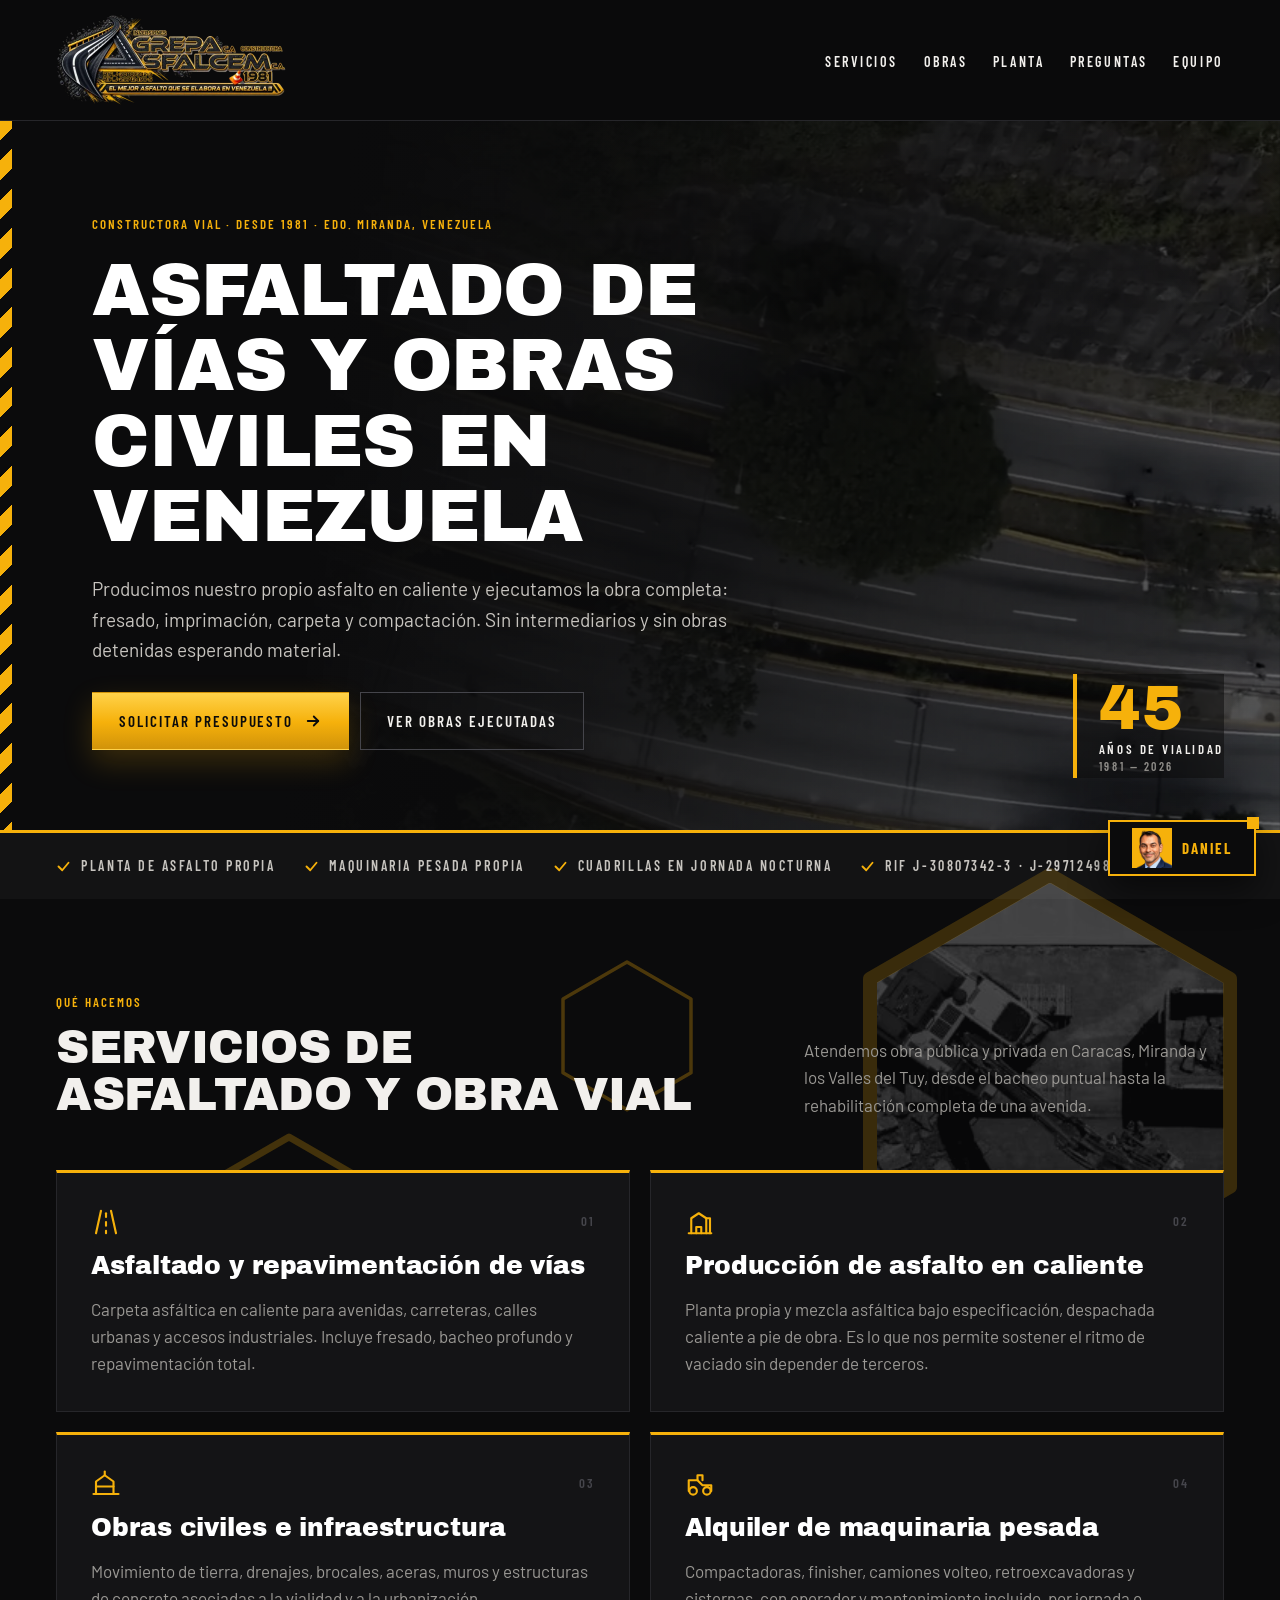
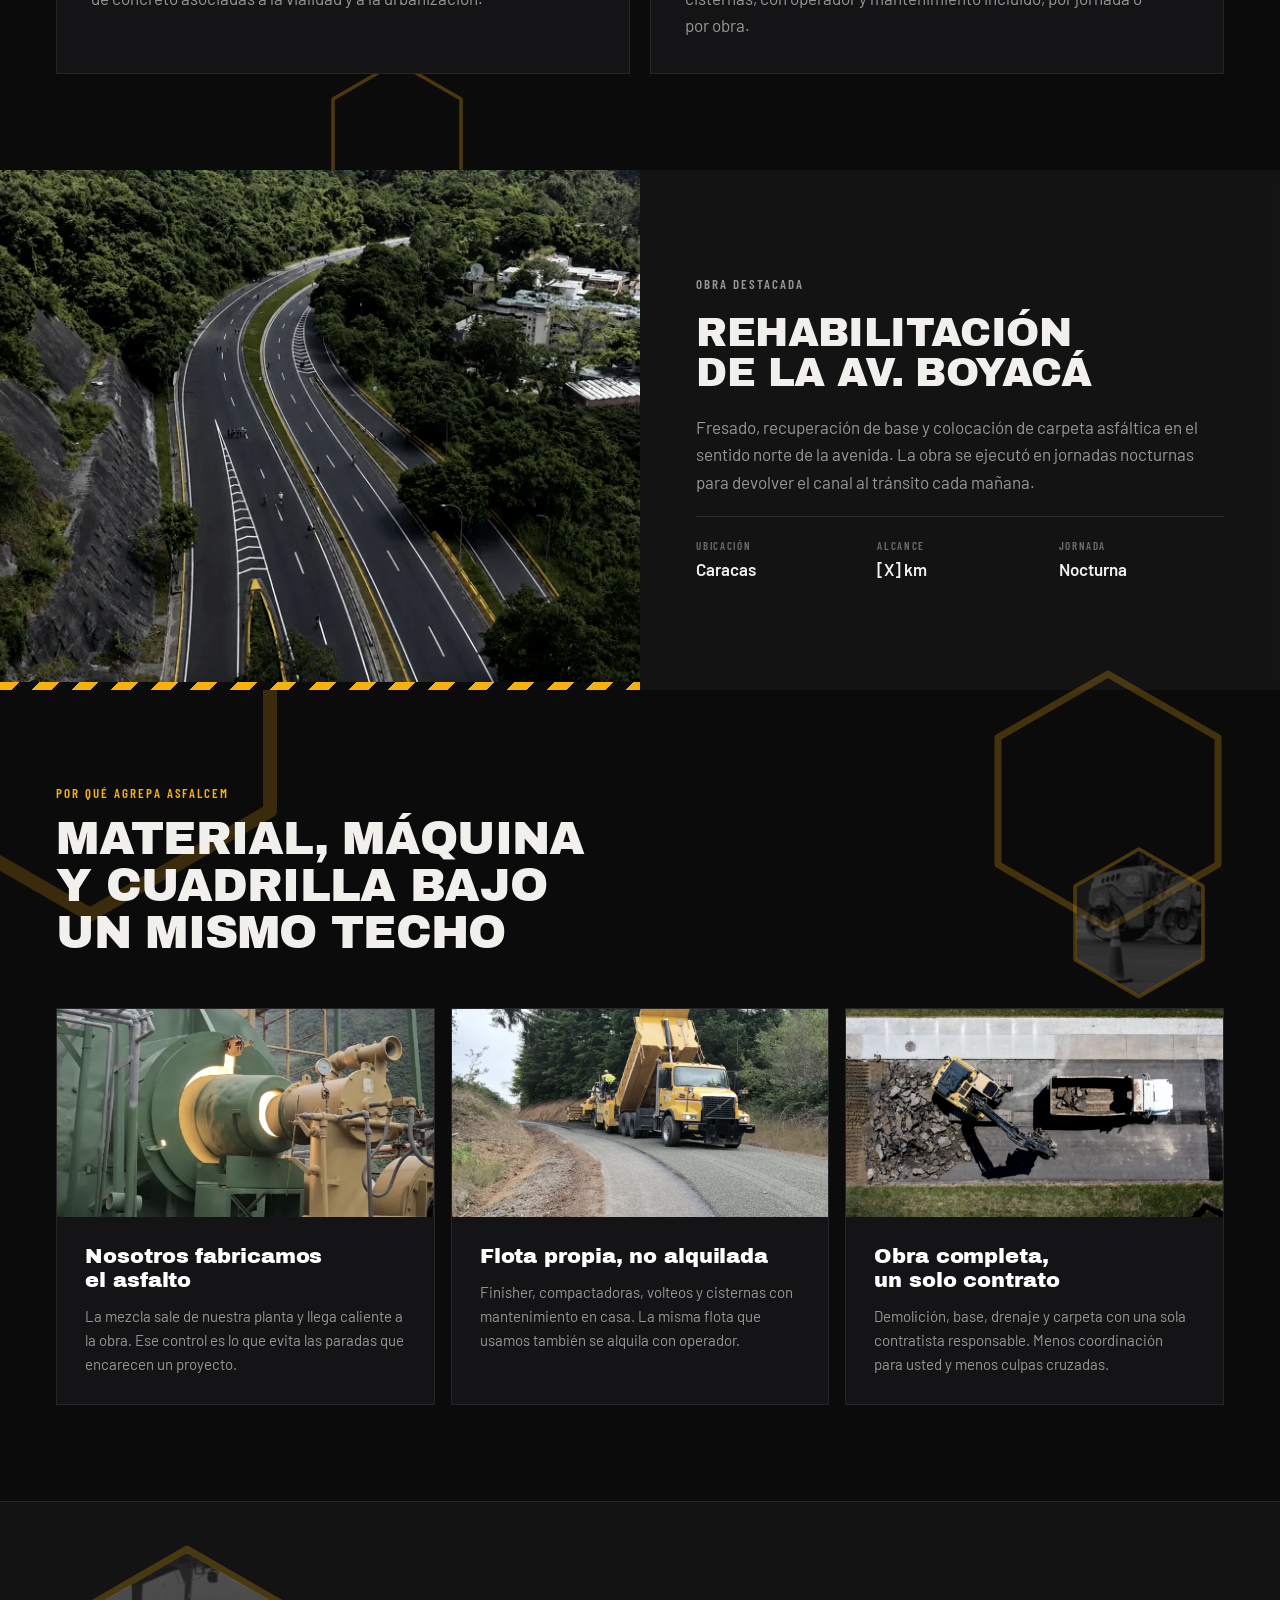
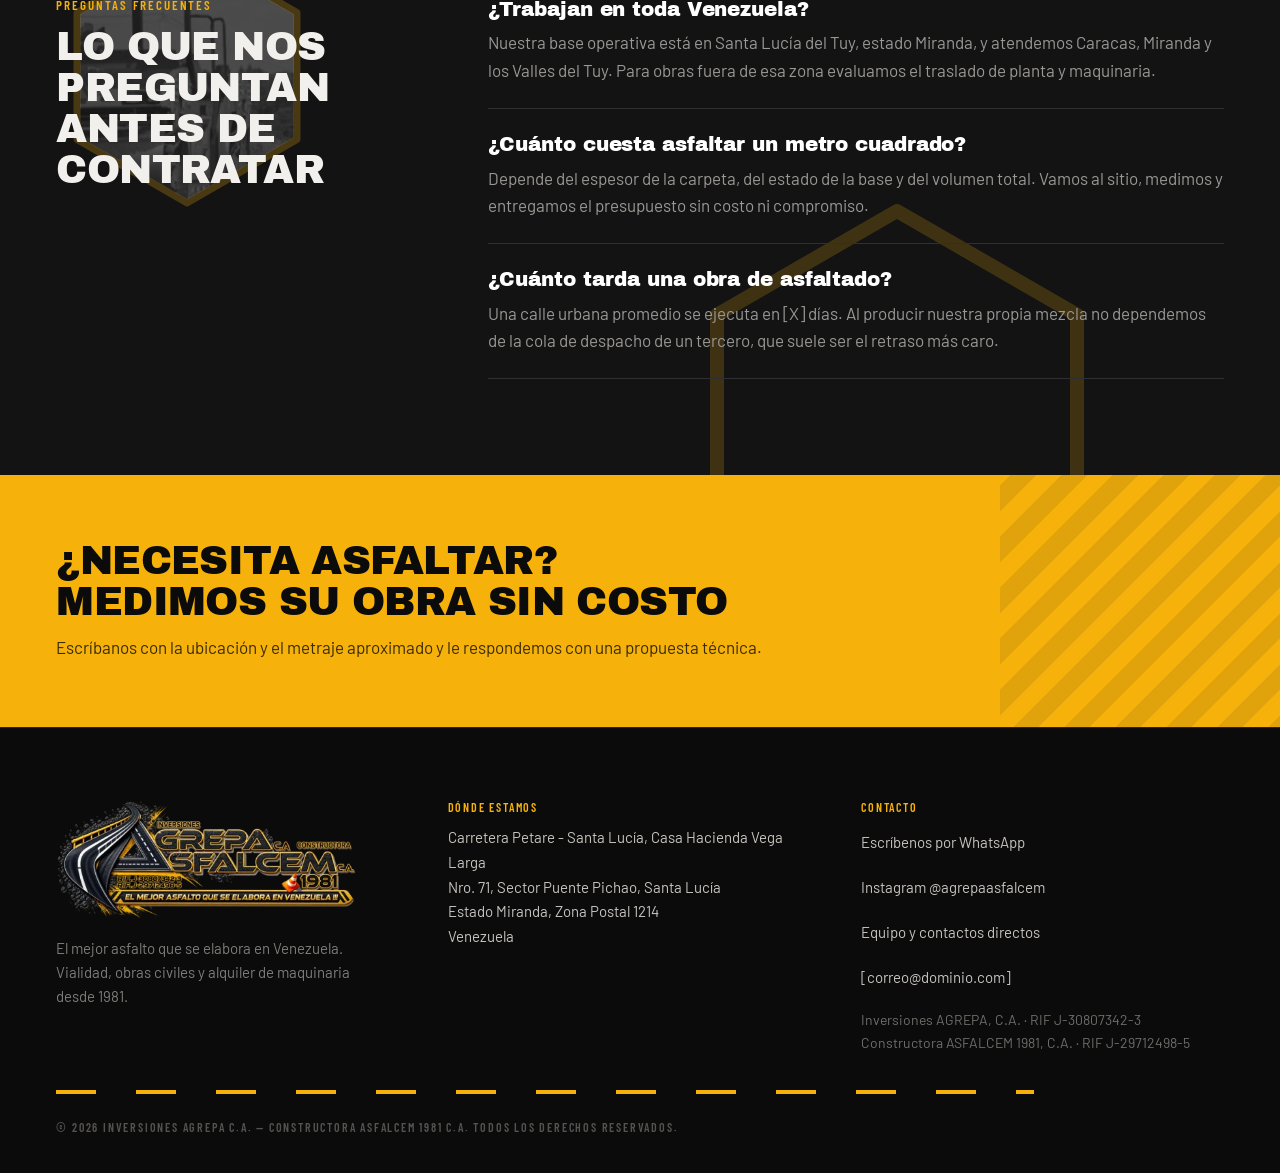
==== commit d0936395: "Remove call buttons and phone numbers from UI" ====
--- a/index.html
+++ b/index.html
@@ -449,7 +449,6 @@
   </nav>
   <div class="menu__pie">
     <a class="btn btn--primario" href="#presupuesto">Solicitar presupuesto</a>
-    <a class="btn btn--linea" href="tel:+584141745646">Llamar 0414 174 5646</a>
   </div>
 </div>
 
@@ -646,10 +645,6 @@
         <h2>¿Necesita asfaltar? Medimos su obra sin costo</h2>
         <p>Escríbanos con la ubicación y el metraje aproximado y le respondemos con una propuesta técnica.</p>
       </div>
-      <a class="btn btn--negro" href="tel:+584141745646">
-        <svg width="19" height="19" viewBox="0 0 24 24" fill="none" stroke="currentColor" stroke-width="2" stroke-linecap="round" stroke-linejoin="round" aria-hidden="true"><path d="M22 16.9v3a2 2 0 0 1-2.2 2 19.8 19.8 0 0 1-8.6-3.1 19.5 19.5 0 0 1-6-6A19.8 19.8 0 0 1 2.1 4.2 2 2 0 0 1 4.1 2h3a2 2 0 0 1 2 1.7c.1.9.4 1.8.7 2.7a2 2 0 0 1-.5 2.1L8.1 9.9a16 16 0 0 0 6 6l1.4-1.2a2 2 0 0 1 2.1-.5c.9.3 1.8.6 2.7.7a2 2 0 0 1 1.7 2Z"></path></svg>
-        Llamar 0414 174 5646
-      </a>
     </div>
   </section>
 
@@ -673,8 +668,7 @@
     </div>
     <div class="pie__col">
       <p class="eyebrow lbl">Contacto</p>
-      <a href="tel:+584141745646">Tel. (0414) 174-5646</a>
-      <a href="https://wa.me/584141745646" rel="noopener">WhatsApp 0414 174 5646</a>
+      <a href="https://wa.me/584141745646" rel="noopener">Escríbenos por WhatsApp</a>
       <a href="https://www.instagram.com/agrepaasfalcem/" rel="noopener">Instagram @agrepaasfalcem</a>
       <a href="equipo.html">Equipo y contactos directos</a>
       <a href="mailto:correo@dominio.com">[correo@dominio.com]</a>
@@ -1004,7 +998,7 @@
       <svg width="20" height="20" viewBox="0 0 24 24" fill="none" stroke="currentColor" stroke-width="2.4" stroke-linecap="round" stroke-linejoin="round" aria-hidden="true"><path d="M5 12h14"></path><path d="m13 6 6 6-6 6"></path></svg>
     </button>
   </form>
-  <p class="daniel-aviso">Daniel Bot es un asistente automático. Para presupuestos en firme, llame al (0414) 174-5646.</p>
+  <p class="daniel-aviso">Daniel Bot es un asistente automático. Para presupuestos en firme, escríbanos por WhatsApp.</p>
 </section>
 
 <script src="js/config.js"></script>
@@ -1137,7 +1131,7 @@
       })
       .catch(function () {
         esperando.remove();
-        agregar('Disculpe, no pude conectarme en este momento. Puede escribirnos por WhatsApp o llamar al (0414) 174-5646 y con gusto lo atendemos.', false);
+        agregar('Disculpe, no pude conectarme en este momento. Puede escribirnos por WhatsApp o escribir por WhatsApp y con gusto lo atendemos.', false);
       })
       .then(function () {
         bloquear(false);
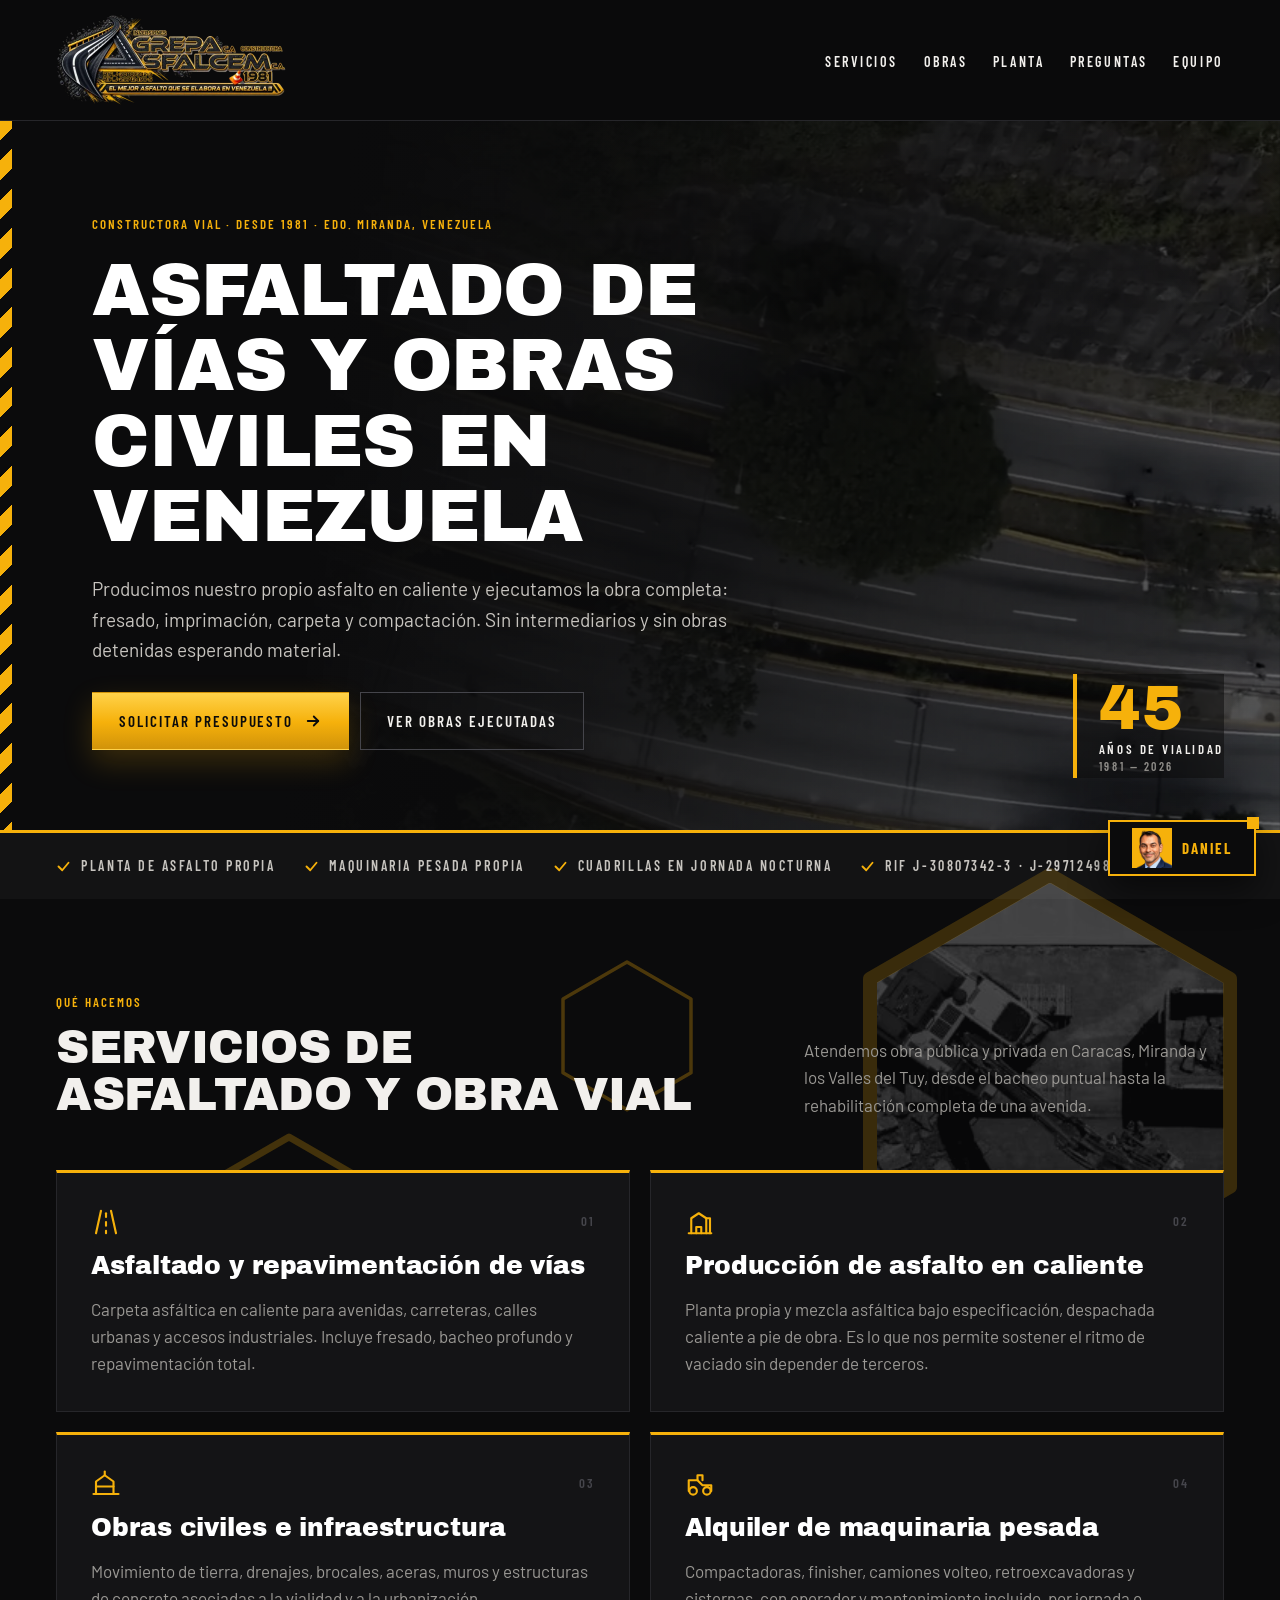
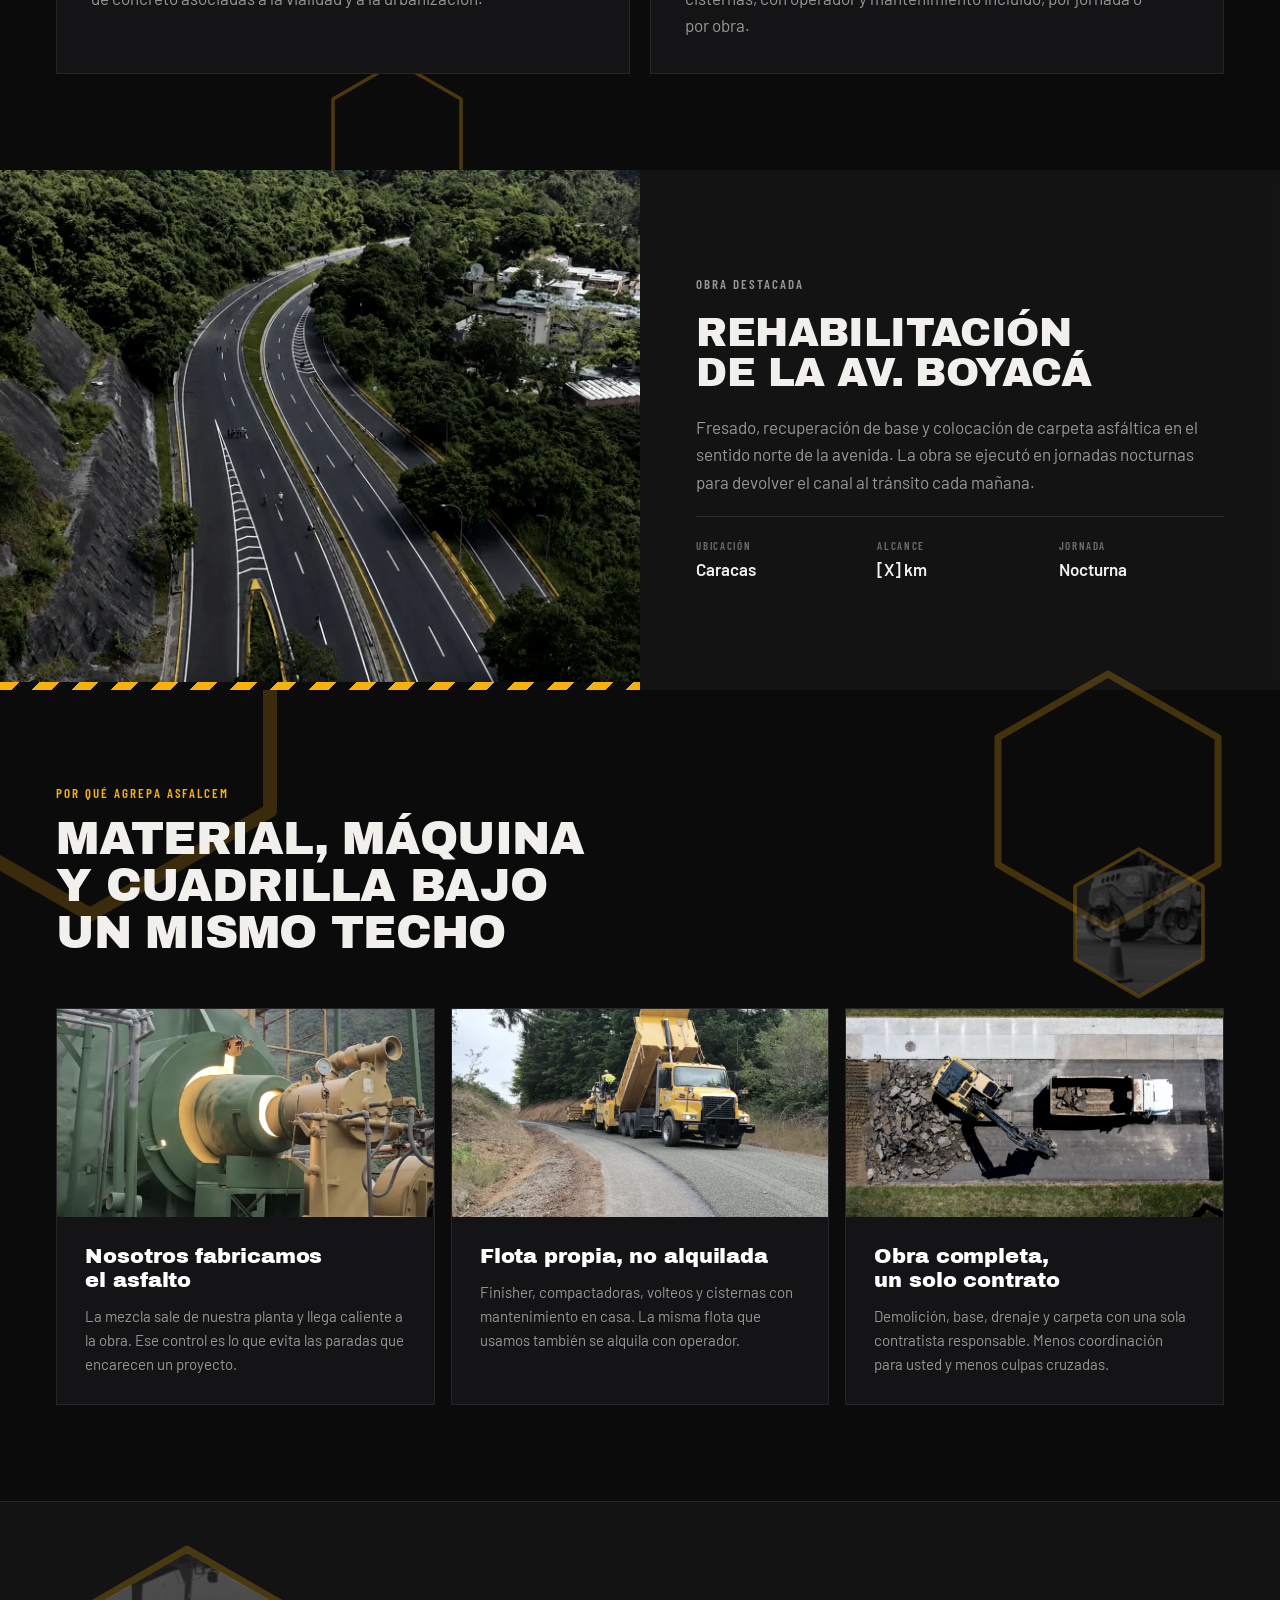
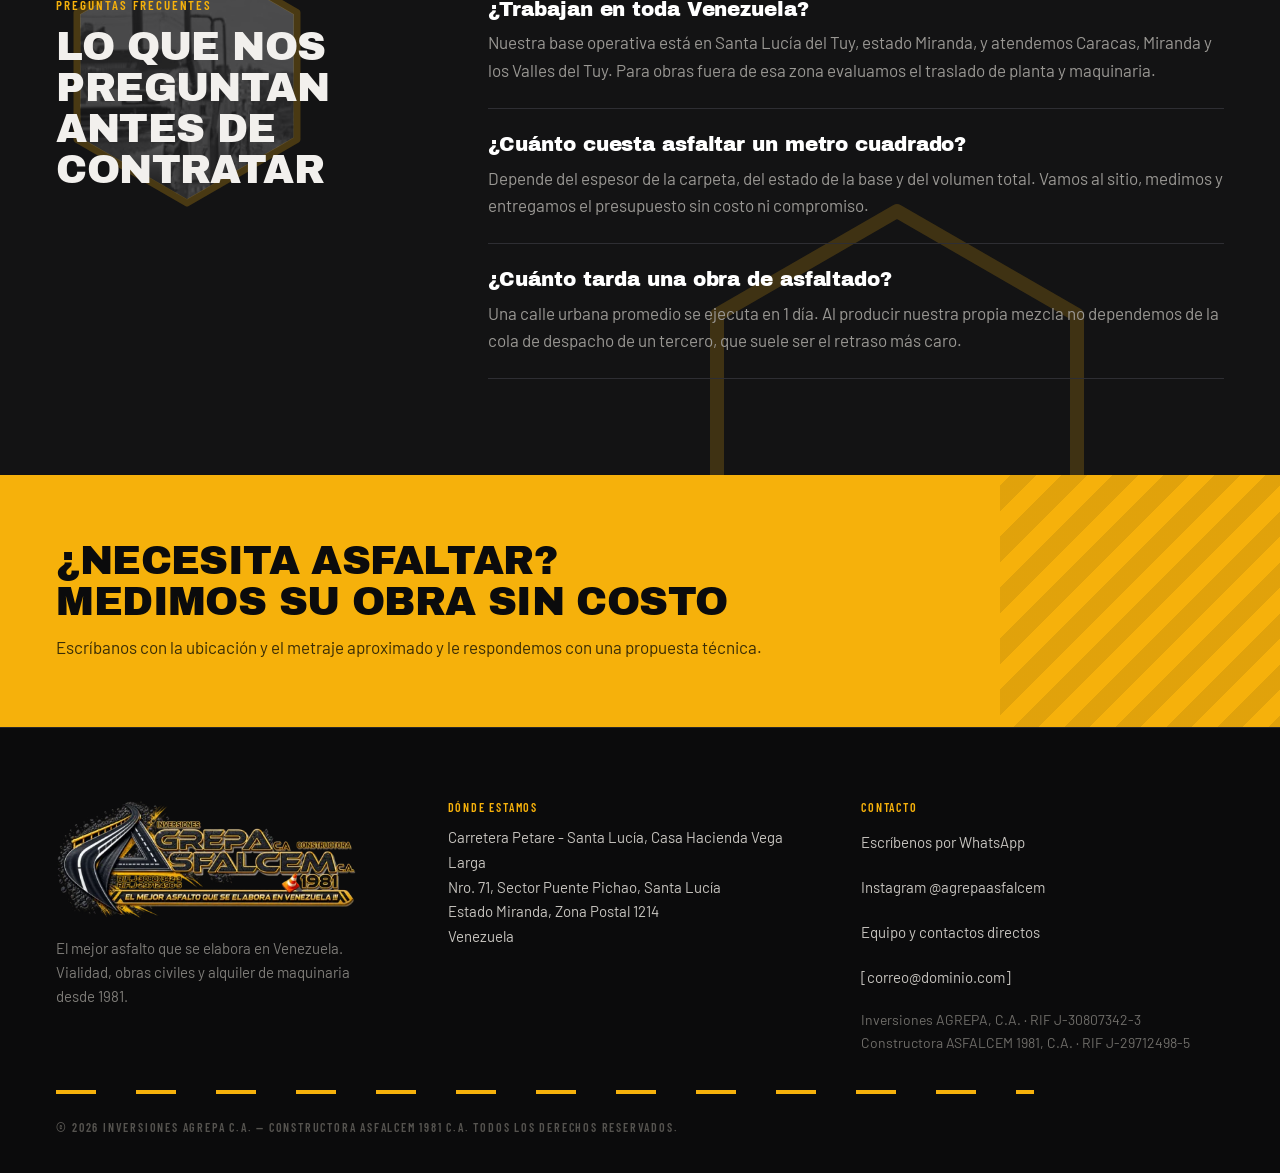
==== commit 33bdc96d: "Update execution time text in index" ====
--- a/index.html
+++ b/index.html
@@ -631,7 +631,7 @@
         </article>
         <article class="faq__item">
           <h3>¿Cuánto tarda una obra de asfaltado?</h3>
-          <p>Una calle urbana promedio se ejecuta en [X] días. Al producir nuestra propia mezcla no dependemos de la cola de despacho de un tercero, que suele ser el retraso más caro.</p>
+          <p>Una calle urbana promedio se ejecuta en 1 día. Al producir nuestra propia mezcla no dependemos de la cola de despacho de un tercero, que suele ser el retraso más caro.</p>
         </article>
       </div>
     </div>
@@ -756,7 +756,7 @@
         {
           "@type": "Question",
           "name": "¿Cuánto tarda una obra de asfaltado?",
-          "acceptedAnswer": { "@type": "Answer", "text": "Una calle urbana promedio se ejecuta en pocos días. Al producir nuestra propia mezcla no dependemos de la cola de despacho de un tercero, que suele ser el retraso más caro." }
+          "acceptedAnswer": { "@type": "Answer", "text": "Una calle urbana promedio se ejecuta en 1 día. Al producir nuestra propia mezcla no dependemos de la cola de despacho de un tercero, que suele ser el retraso más caro." }
         }
       ]
     }
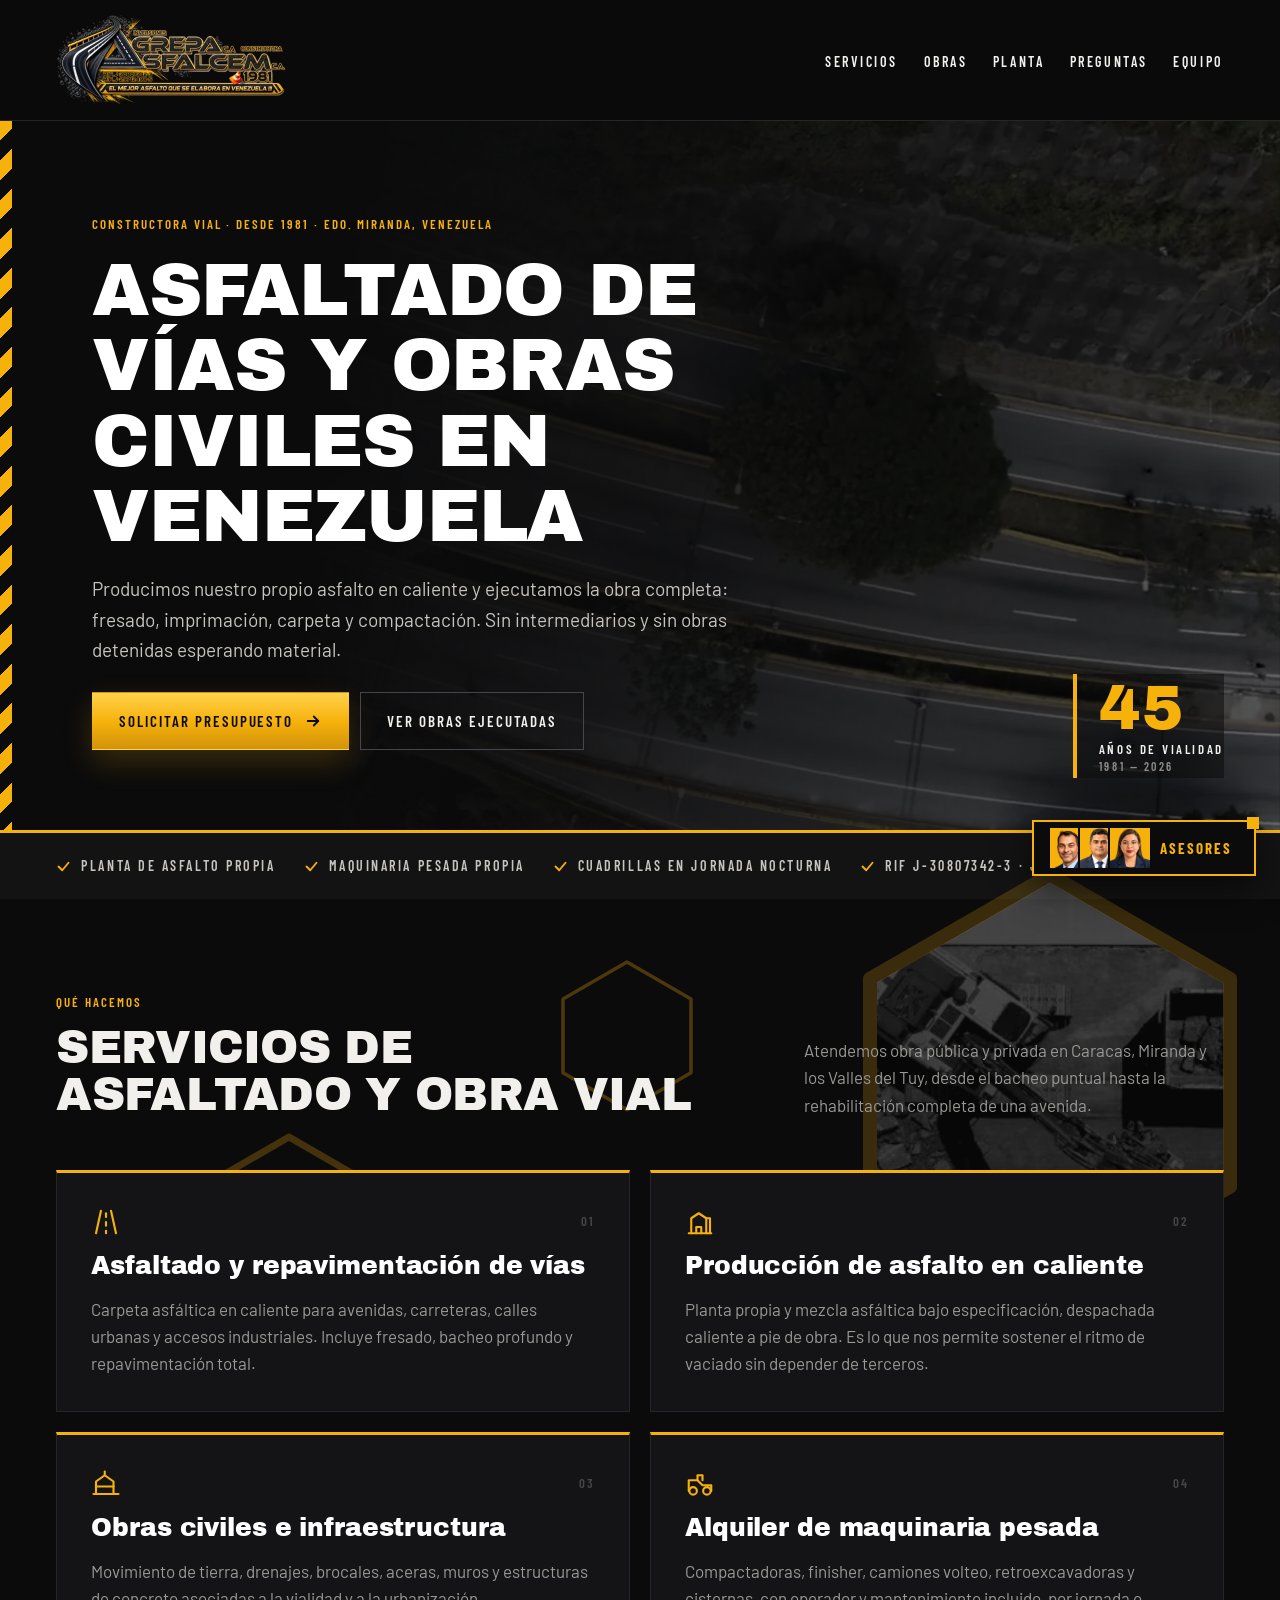
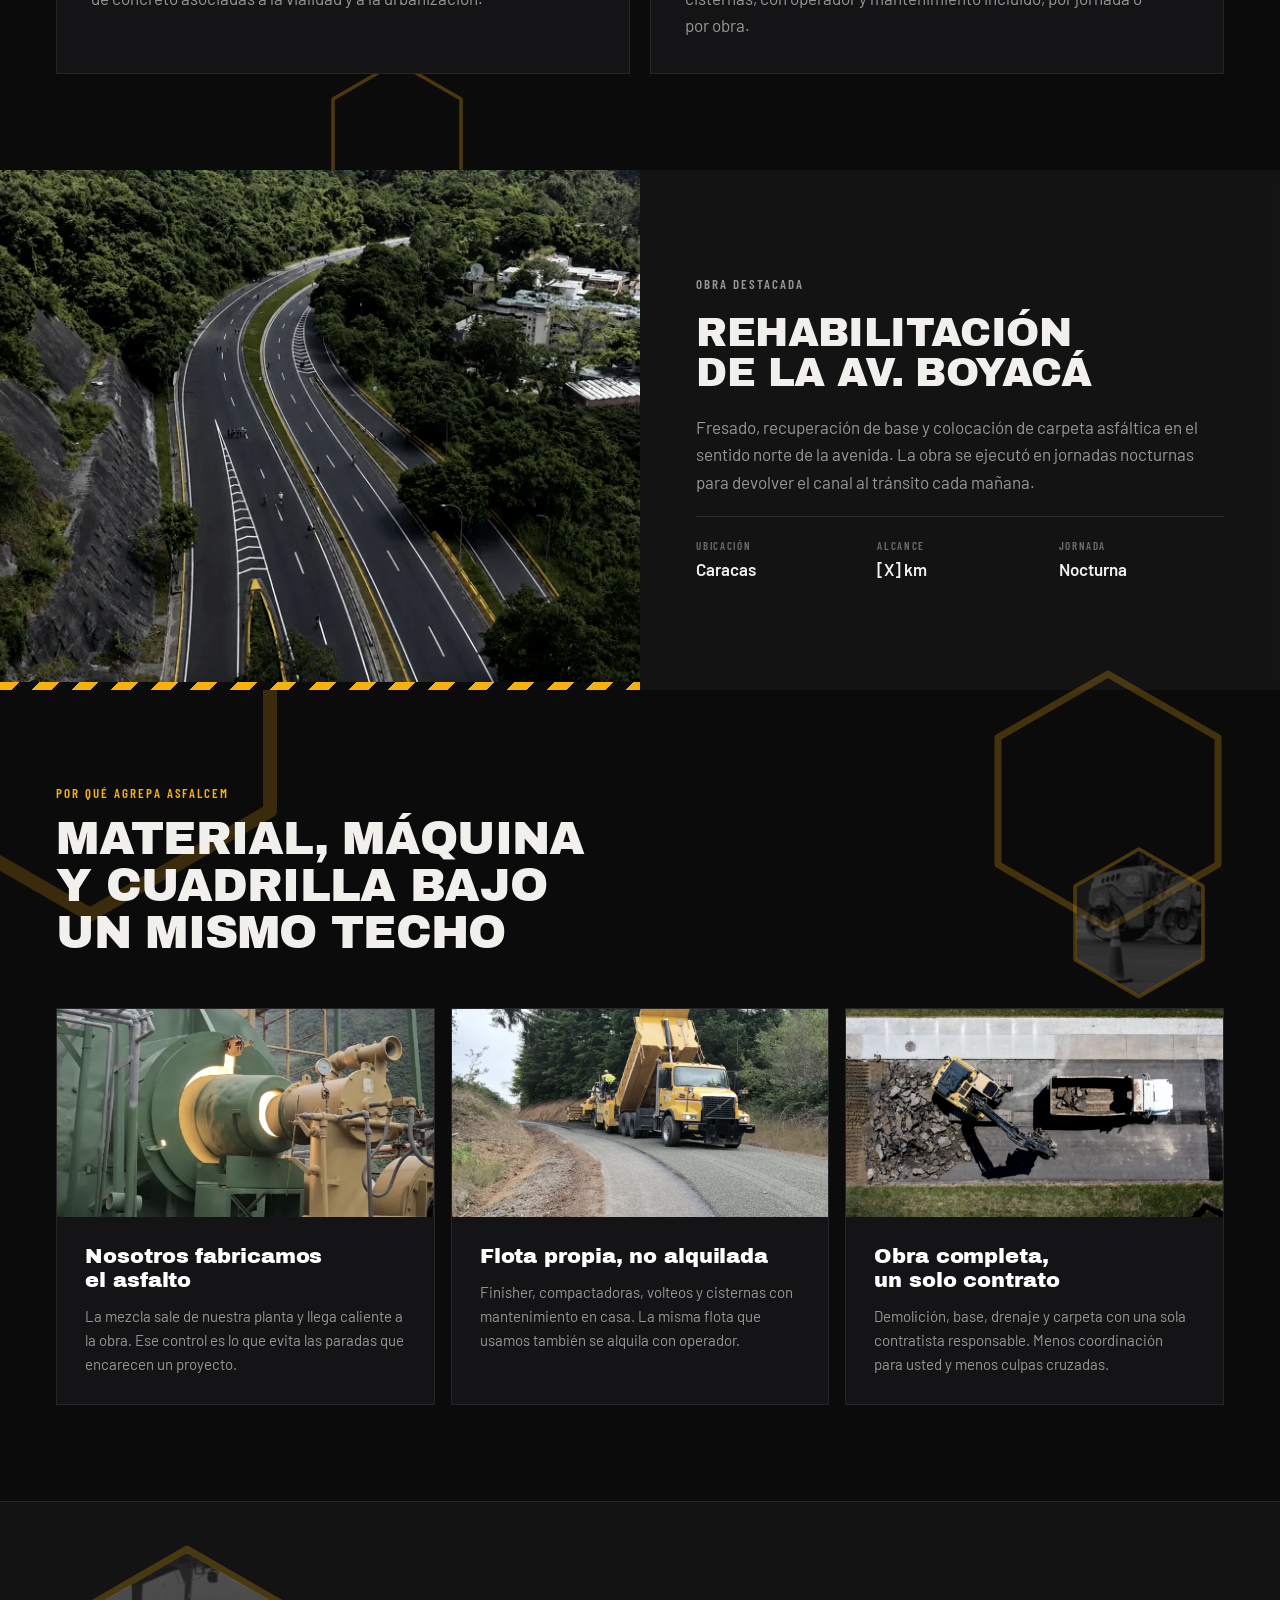
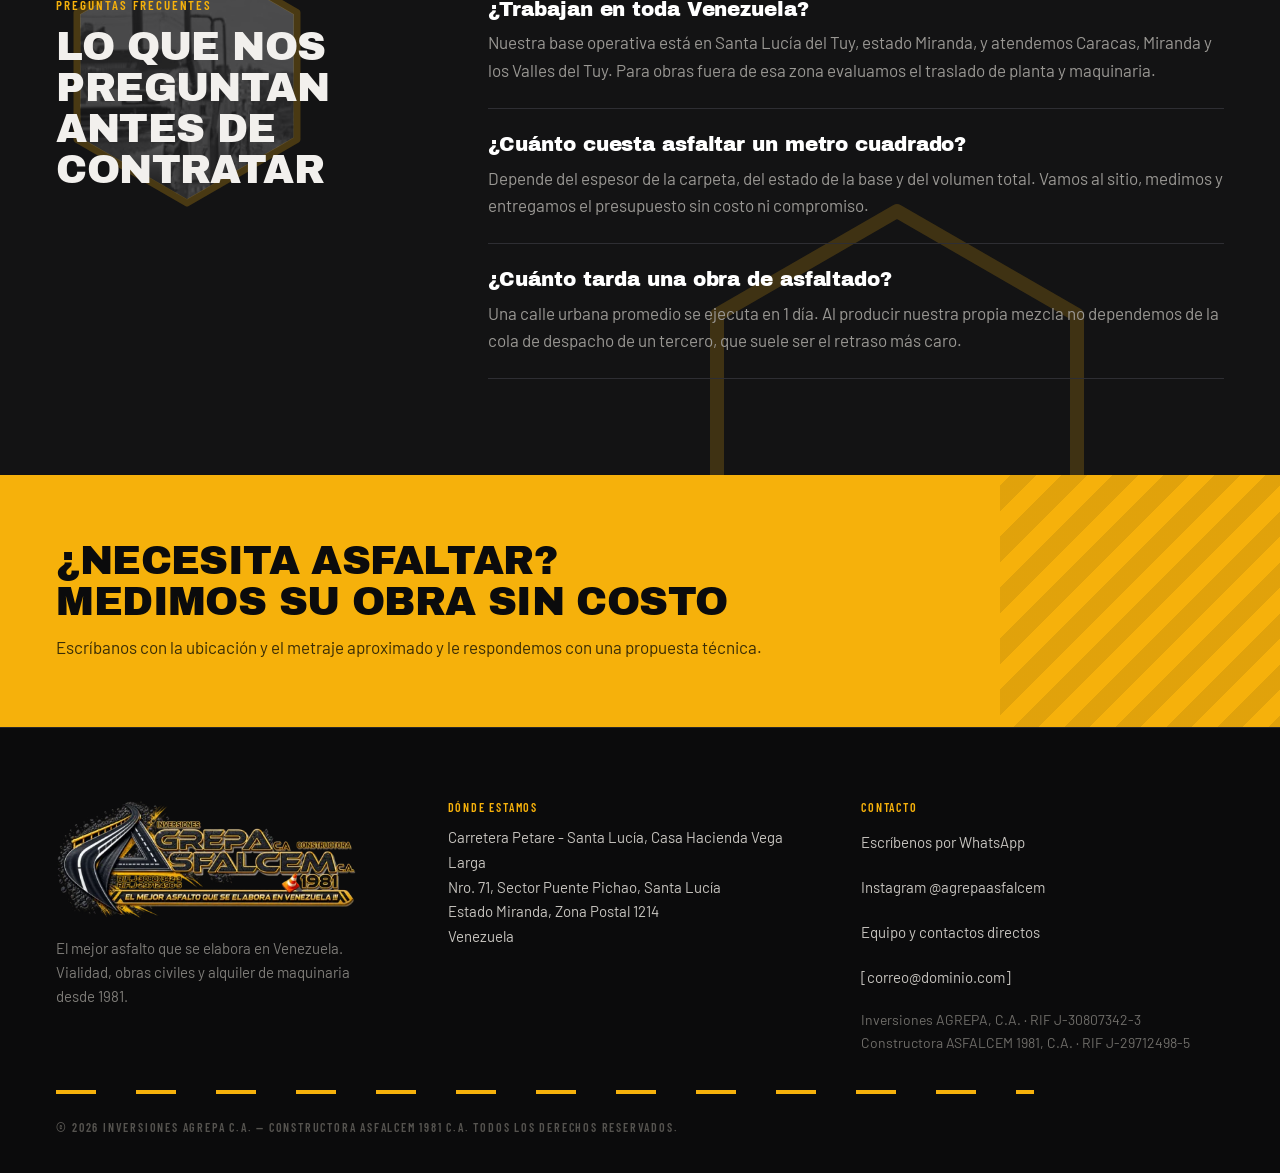
==== commit 905e8ea4: "Asesores virtuales: William y Kelin junto a Daniel El widget del chat pasa a tener tres asesores con" ====
--- a/index.html
+++ b/index.html
@@ -11,15 +11,15 @@
 <meta name="author" content="Inversiones Agrepa, C.A. — Constructora Asfalcem 1981, C.A.">
 <meta name="theme-color" content="#0B0B0C">
 <!-- Sitio de Agrepa Asfalcem. Dominio actual definido en <link rel="canonical">. Para cambiarlo: ./scripts/set-dominio.sh <dominio> -->
-<link rel="canonical" href="https://zerogapcode.github.io/agrepa-web/">
+<link rel="canonical" href="https://agrepasfalcem.com/">
 
 <meta property="og:type" content="website">
 <meta property="og:locale" content="es_VE">
 <meta property="og:site_name" content="Agrepa Asfalcem">
 <meta property="og:title" content="Asfaltado de Vías y Obras Civiles | Agrepa Asfalcem">
 <meta property="og:description" content="Constructora vial con planta de asfalto propia desde 1981. Asfaltado, repavimentación, obras civiles y alquiler de maquinaria en Caracas y Miranda.">
-<meta property="og:url" content="https://zerogapcode.github.io/agrepa-web/">
-<meta property="og:image" content="https://zerogapcode.github.io/agrepa-web/img/og-agrepa.jpg">
+<meta property="og:url" content="https://agrepasfalcem.com/">
+<meta property="og:image" content="https://agrepasfalcem.com/img/og-agrepa.jpg">
 <meta property="og:image:width" content="1200">
 <meta property="og:image:height" content="630">
 <meta name="twitter:card" content="summary_large_image">
@@ -703,13 +703,13 @@
   "@graph": [
     {
       "@type": "GeneralContractor",
-      "@id": "https://zerogapcode.github.io/agrepa-web/#empresa",
+      "@id": "https://agrepasfalcem.com/#empresa",
       "name": "Constructora Asfalcem 1981, C.A.",
       "alternateName": ["Agrepa Asfalcem", "Inversiones Agrepa, C.A."],
       "description": "Constructora vial venezolana con planta de asfalto propia. Asfaltado y repavimentación de vías, producción de asfalto en caliente, obras civiles y alquiler de maquinaria pesada.",
-      "url": "https://zerogapcode.github.io/agrepa-web/",
-      "logo": "https://zerogapcode.github.io/agrepa-web/img/logo-agrepa.png",
-      "image": "https://zerogapcode.github.io/agrepa-web/img/og-agrepa.jpg",
+      "url": "https://agrepasfalcem.com/",
+      "logo": "https://agrepasfalcem.com/img/logo-agrepa.png",
+      "image": "https://agrepasfalcem.com/img/og-agrepa.jpg",
       "telephone": "+58-414-174-5646",
       "foundingDate": "1981",
       "taxID": "J-29712498-5",
@@ -741,7 +741,7 @@
     },
     {
       "@type": "FAQPage",
-      "@id": "https://zerogapcode.github.io/agrepa-web/#preguntas",
+      "@id": "https://agrepasfalcem.com/#preguntas",
       "mainEntity": [
         {
           "@type": "Question",
@@ -838,7 +838,7 @@
 })();
 </script>
 
-<!-- ================= DANIEL BOT — ASISTENTE VIRTUAL ================= -->
+<!-- ================= DANIEL BOT — ASESORES VIRTUALES (Daniel, William, Kelin) ================= -->
 <style>
   .daniel-btn{
     position:fixed;right:16px;z-index:75;
@@ -852,7 +852,9 @@
     transition:transform .18s ease,background .18s ease;
   }
   .daniel-btn:hover{transform:translateY(-2px);background:#17171A}
+  .daniel-btn__fotos{display:flex;flex:none}
   .daniel-btn__foto{display:block;flex:none;width:40px;height:40px;background:var(--ambar);overflow:hidden}
+  .daniel-btn__foto + .daniel-btn__foto{margin-left:-10px;box-shadow:-2px 0 0 var(--asfalto)}
   .daniel-btn__foto img,.daniel-avatar img,.daniel-msg__av img{width:100%;height:100%;object-fit:cover;display:block}
   .daniel-btn__txt{display:none}
   .daniel-btn__punto{
@@ -874,7 +876,7 @@
   .daniel-panel__cab{
     display:flex;align-items:center;gap:12px;flex:none;
     padding:calc(14px + env(safe-area-inset-top)) 16px 14px;
-    background:#141416;border-bottom:3px solid var(--ambar);
+    background:#141416;border-bottom:1px solid var(--borde);
   }
   .daniel-panel__id{display:flex;flex-direction:column;gap:1px;flex:1;min-width:0}
   .daniel-panel__id b{
@@ -896,10 +898,43 @@
     display:flex;align-items:center;justify-content:center;flex:none;
     width:42px;height:42px;background:var(--ambar);color:var(--asfalto);overflow:hidden;
   }
+
+  /* Selector de asesor: la linea ambar marca con quien se esta hablando */
+  .daniel-equipo{
+    display:grid;grid-template-columns:repeat(3,minmax(0,1fr));flex:none;
+    background:#141416;border-bottom:1px solid var(--borde);
+  }
+  .daniel-equipo button{
+    display:flex;align-items:center;gap:8px;min-width:0;min-height:54px;padding:8px 10px;
+    background:transparent;border:0;border-bottom:3px solid transparent;
+    color:var(--texto-3);cursor:pointer;text-align:left;
+  }
+  .daniel-equipo button + button{border-left:1px solid var(--borde)}
+  .daniel-equipo img{
+    width:30px;height:30px;flex:none;object-fit:cover;background:var(--ambar);
+    filter:grayscale(1);opacity:.6;transition:filter .18s ease,opacity .18s ease;
+  }
+  .daniel-equipo span{display:flex;flex-direction:column;min-width:0}
+  .daniel-equipo b{
+    font-family:'Barlow Condensed','Arial Narrow',sans-serif;font-weight:700;
+    text-transform:uppercase;letter-spacing:.06em;font-size:.9375rem;color:var(--texto-2);
+  }
+  .daniel-equipo small{
+    font-size:.6875rem;line-height:1.3;color:var(--texto-4);
+    white-space:nowrap;overflow:hidden;text-overflow:ellipsis;
+  }
+  .daniel-equipo button:hover img{filter:none;opacity:.9}
+  .daniel-equipo button[aria-pressed="true"]{background:var(--asfalto);border-bottom-color:var(--ambar)}
+  .daniel-equipo button[aria-pressed="true"] img{filter:none;opacity:1}
+  .daniel-equipo button[aria-pressed="true"] b{color:var(--ambar)}
+  .daniel-equipo button:focus-visible{outline:2px solid var(--ambar);outline-offset:-2px}
+
   .daniel-panel__cuerpo{
     flex:1;min-height:0;overflow-y:auto;-webkit-overflow-scrolling:touch;
-    display:flex;flex-direction:column;gap:14px;padding:20px 16px;
-  }
+    padding:20px 16px;
+  }
+  .daniel-hilo{display:flex;flex-direction:column;gap:14px}
+  .daniel-hilo[hidden]{display:none}
   .daniel-msg{display:flex;gap:10px;align-items:flex-start;max-width:100%}
   .daniel-msg__av{
     display:flex;align-items:center;justify-content:center;flex:none;
@@ -953,10 +988,10 @@
   }
 
   @media (min-width:768px){
-    .daniel-btn{bottom:24px;right:24px;padding:0 22px}
+    .daniel-btn{bottom:24px;right:24px;padding:0 22px 0 16px}
     .daniel-btn__txt{display:inline}
     .daniel-panel{
-      inset:auto 24px 24px auto;width:390px;height:min(600px,calc(100vh - 120px));
+      inset:auto 24px 24px auto;width:400px;height:min(640px,calc(100vh - 120px));
       box-shadow:0 24px 60px rgba(0,0,0,.6);
     }
     .daniel-panel__cab{padding-top:14px}
@@ -964,47 +999,101 @@
   }
 </style>
 
-<button class="daniel-btn" type="button" id="danielAbrir" aria-expanded="false" aria-controls="danielPanel" aria-label="Abrir el asistente Daniel Bot">
+<button class="daniel-btn" type="button" id="danielAbrir" aria-expanded="false" aria-controls="danielPanel" aria-label="Abrir los asesores virtuales de Agrepa Asfalcem">
   <span class="daniel-btn__punto" aria-hidden="true"></span>
-  <span class="daniel-btn__foto"><img src="img/danybot.webp" width="200" height="200" alt="" loading="lazy"></span>
-  <span class="daniel-btn__txt">Daniel</span>
+  <span class="daniel-btn__fotos" aria-hidden="true">
+    <span class="daniel-btn__foto"><img src="img/danybot.webp" width="200" height="200" alt="" loading="lazy"></span>
+    <span class="daniel-btn__foto"><img src="img/williambot.webp" width="200" height="200" alt="" loading="lazy"></span>
+    <span class="daniel-btn__foto"><img src="img/kelinbot.webp" width="200" height="200" alt="" loading="lazy"></span>
+  </span>
+  <span class="daniel-btn__txt">Asesores</span>
 </button>
 
-<section class="daniel-panel" id="danielPanel" data-abierto="false" role="dialog" aria-modal="false" aria-label="Asistente virtual Daniel Bot">
+<section class="daniel-panel" id="danielPanel" data-abierto="false" role="dialog" aria-modal="false" aria-label="Asesores virtuales de Agrepa Asfalcem">
   <header class="daniel-panel__cab">
     <span class="daniel-avatar" aria-hidden="true">
-      <img src="img/danybot.webp" width="200" height="200" alt="">
+      <img id="danielCabFoto" src="img/danybot.webp" width="200" height="200" alt="">
     </span>
     <span class="daniel-panel__id">
-      <b>Daniel Bot</b>
-      <span>Asistente de Agrepa Asfalcem</span>
+      <b id="danielCabNombre">Daniel</b>
+      <span id="danielCabCargo">Producción de asfalto y agregados</span>
     </span>
     <button class="daniel-cerrar" type="button" id="danielCerrar" aria-label="Cerrar el asistente">
       <svg width="20" height="20" viewBox="0 0 24 24" fill="none" stroke="currentColor" stroke-width="2" stroke-linecap="round" aria-hidden="true"><path d="M18 6 6 18"></path><path d="m6 6 12 12"></path></svg>
     </button>
   </header>
 
+  <div class="daniel-equipo" id="danielEquipo" role="group" aria-label="Elija con quién hablar">
+    <button type="button" data-asesor="daniel" aria-pressed="true">
+      <img src="img/danybot.webp" width="200" height="200" alt="" loading="lazy">
+      <span><b>Daniel</b><small>Planta</small></span>
+    </button>
+    <button type="button" data-asesor="william" aria-pressed="false">
+      <img src="img/williambot.webp" width="200" height="200" alt="" loading="lazy">
+      <span><b>William</b><small>Obras</small></span>
+    </button>
+    <button type="button" data-asesor="kelin" aria-pressed="false">
+      <img src="img/kelinbot.webp" width="200" height="200" alt="" loading="lazy">
+      <span><b>Kelin</b><small>Gerencia</small></span>
+    </button>
+  </div>
+
   <div class="daniel-panel__cuerpo" id="danielMensajes" role="log" aria-live="polite" aria-atomic="false"></div>
 
-  <div class="daniel-sugerencias" id="danielSugerencias">
-    <button type="button" data-q="¿Qué servicios ofrecen?">¿Qué servicios ofrecen?</button>
-    <button type="button" data-q="¿En qué zonas trabajan?">¿En qué zonas trabajan?</button>
-    <button type="button" data-q="Quiero un presupuesto para asfaltar">Quiero un presupuesto</button>
-  </div>
+  <div class="daniel-sugerencias" id="danielSugerencias"></div>
 
   <form class="daniel-panel__pie" id="danielForm">
-    <textarea id="danielInput" rows="1" placeholder="Escriba su consulta sobre asfaltado…" aria-label="Escriba su consulta"></textarea>
+    <textarea id="danielInput" rows="1" placeholder="Escriba su consulta…" aria-label="Escriba su consulta"></textarea>
     <button class="daniel-enviar" type="submit" id="danielEnviar" aria-label="Enviar mensaje">
       <svg width="20" height="20" viewBox="0 0 24 24" fill="none" stroke="currentColor" stroke-width="2.4" stroke-linecap="round" stroke-linejoin="round" aria-hidden="true"><path d="M5 12h14"></path><path d="m13 6 6 6-6 6"></path></svg>
     </button>
   </form>
-  <p class="daniel-aviso">Daniel Bot es un asistente automático. Para presupuestos en firme, escríbanos por WhatsApp.</p>
+  <p class="daniel-aviso">Daniel, William y Kelin son asistentes virtuales automáticos. Para presupuestos en firme, escríbanos por WhatsApp.</p>
 </section>
 
 <script src="js/config.js"></script>
 <script>
 (function () {
-  var ASISTENTE = 'daniel';
+  // Cada asesor es un "assistant" distinto en el Worker de Cloudflare.
+  var ASESORES = {
+    daniel: {
+      nombre: 'Daniel',
+      cargo: 'Producción de asfalto y agregados',
+      foto: 'img/danybot.webp',
+      saludo: 'Buenas. Soy Daniel, del equipo de Agrepa Asfalcem. Puedo informarle sobre asfaltado de vías, producción de asfalto, obras civiles y alquiler de maquinaria. ¿En qué lo ayudo?',
+      placeholder: 'Escriba su consulta sobre asfalto o planta…',
+      sugerencias: [
+        ['¿Qué servicios ofrecen?', '¿Qué servicios ofrecen?'],
+        ['¿En qué zonas trabajan?', '¿En qué zonas trabajan?'],
+        ['Quiero un presupuesto', 'Quiero un presupuesto para asfaltar']
+      ]
+    },
+    william: {
+      nombre: 'William',
+      cargo: 'Ingeniero de campo · Obras en sitio',
+      foto: 'img/williambot.webp',
+      saludo: 'Buenas. Soy William, ingeniero de campo de Agrepa Asfalcem. Le oriento sobre asfaltados, bacheo, movimiento de tierra y cómo se ejecuta una obra en sitio. ¿Qué tiene en mente?',
+      placeholder: 'Cuénteme sobre su obra…',
+      sugerencias: [
+        ['¿Cómo se hace un asfaltado?', '¿Cómo se hace un asfaltado, paso a paso?'],
+        ['Necesito movimiento de tierra', 'Necesito movimiento de tierra en un terreno'],
+        ['¿Pueden visitar mi obra?', '¿Pueden ir a evaluar mi obra en sitio?']
+      ]
+    },
+    kelin: {
+      nombre: 'Kelin',
+      cargo: 'Gerencia general · Administración y legal',
+      foto: 'img/kelinbot.webp',
+      saludo: 'Buenas. Soy Kelin, de la gerencia general de Agrepa Asfalcem. Le atiendo en lo administrativo: contratación, documentos legales de la empresa, facturación y pagos. ¿En qué le ayudo?',
+      placeholder: 'Escriba su consulta administrativa…',
+      sugerencias: [
+        ['¿Cómo formalizo un contrato?', '¿Cómo se formaliza un contrato con ustedes?'],
+        ['Documentos de la empresa', '¿Qué documentos de la empresa me pueden entregar como contratista?'],
+        ['Facturación y pagos', '¿Cómo funciona la facturación y los pagos?']
+      ]
+    }
+  };
+
   var btn = document.getElementById('danielAbrir');
   var panel = document.getElementById('danielPanel');
   var cerrar = document.getElementById('danielCerrar');
@@ -1013,13 +1102,32 @@
   var input = document.getElementById('danielInput');
   var enviar = document.getElementById('danielEnviar');
   var sugerencias = document.getElementById('danielSugerencias');
+  var equipo = document.getElementById('danielEquipo');
+  var cabFoto = document.getElementById('danielCabFoto');
+  var cabNombre = document.getElementById('danielCabNombre');
+  var cabCargo = document.getElementById('danielCabCargo');
   if (!btn || !panel) return;
 
-  var sessionId = 'agrepa-daniel-session-' + Date.now();
-  var ocupado = false;
-  var iniciado = false;
-
-  var AVATAR = '<img src="img/danybot.webp" width="200" height="200" alt="">';
+  // Cada asesor lleva su propia conversacion: hilo, sesion y estado.
+  var actual = 'daniel';
+  var estado = {};
+  Object.keys(ASESORES).forEach(function (id) {
+    var hilo = document.createElement('div');
+    hilo.className = 'daniel-hilo';
+    hilo.hidden = true;
+    cuerpo.appendChild(hilo);
+    estado[id] = {
+      hilo: hilo,
+      sessionId: 'agrepa-' + id + '-session-' + Date.now(),
+      iniciado: false,
+      ocupado: false,
+      pregunto: false
+    };
+  });
+
+  function avatar(id) {
+    return '<img src="' + ASESORES[id].foto + '" width="200" height="200" alt="">';
+  }
 
   function escapar(t) {
     return String(t).replace(/[&<>"']/g, function (c) {
@@ -1027,46 +1135,77 @@
     });
   }
 
-  function agregar(texto, esUsuario) {
+  function bajar() { cuerpo.scrollTop = cuerpo.scrollHeight; }
+
+  function agregar(id, texto, esUsuario) {
     var fila = document.createElement('div');
     fila.className = 'daniel-msg' + (esUsuario ? ' yo' : '');
     var av = document.createElement('span');
     av.className = 'daniel-msg__av';
-    if (esUsuario) { av.textContent = 'Ud'; } else { av.innerHTML = AVATAR; }
+    if (esUsuario) { av.textContent = 'Ud'; } else { av.innerHTML = avatar(id); }
     var txt = document.createElement('div');
     txt.className = 'daniel-msg__txt';
     txt.innerHTML = escapar(texto).replace(/\n/g, '<br>');
     fila.appendChild(av);
     fila.appendChild(txt);
-    cuerpo.appendChild(fila);
-    cuerpo.scrollTop = cuerpo.scrollHeight;
+    estado[id].hilo.appendChild(fila);
+    if (id === actual) bajar();
     return fila;
   }
 
-  function escribiendo() {
+  function escribiendo(id) {
     var fila = document.createElement('div');
     fila.className = 'daniel-msg';
-    fila.innerHTML = '<span class="daniel-msg__av">' + AVATAR + '</span>' +
+    fila.innerHTML = '<span class="daniel-msg__av">' + avatar(id) + '</span>' +
       '<div class="daniel-msg__txt"><span class="daniel-puntos"><i></i><i></i><i></i></span></div>';
-    cuerpo.appendChild(fila);
-    cuerpo.scrollTop = cuerpo.scrollHeight;
+    estado[id].hilo.appendChild(fila);
+    if (id === actual) bajar();
     return fila;
   }
 
-  function bloquear(v) {
-    ocupado = v;
-    input.disabled = v;
-    enviar.disabled = v;
+  function controles() {
+    var ocupado = estado[actual].ocupado;
+    input.disabled = ocupado;
+    enviar.disabled = ocupado;
+  }
+
+  function pintarSugerencias() {
+    sugerencias.innerHTML = '';
+    ASESORES[actual].sugerencias.forEach(function (s) {
+      var b = document.createElement('button');
+      b.type = 'button';
+      b.setAttribute('data-q', s[1]);
+      b.textContent = s[0];
+      sugerencias.appendChild(b);
+    });
+    sugerencias.hidden = estado[actual].pregunto;
+  }
+
+  function elegir(id) {
+    var a = ASESORES[id];
+    actual = id;
+    Object.keys(estado).forEach(function (k) { estado[k].hilo.hidden = k !== id; });
+    equipo.querySelectorAll('button[data-asesor]').forEach(function (b) {
+      b.setAttribute('aria-pressed', b.getAttribute('data-asesor') === id ? 'true' : 'false');
+    });
+    cabFoto.src = a.foto;
+    cabNombre.textContent = a.nombre;
+    cabCargo.textContent = a.cargo;
+    input.placeholder = a.placeholder;
+    if (!estado[id].iniciado) {
+      estado[id].iniciado = true;
+      agregar(id, a.saludo, false);
+    }
+    pintarSugerencias();
+    controles();
+    bajar();
   }
 
   function abrir(v) {
     panel.setAttribute('data-abierto', v ? 'true' : 'false');
     btn.setAttribute('aria-expanded', v ? 'true' : 'false');
     if (v) {
-      if (!iniciado) {
-        iniciado = true;
-        agregar('Buenas. Soy Daniel, del equipo de Agrepa Asfalcem. Puedo informarle sobre asfaltado de vías, producción de asfalto, obras civiles y alquiler de maquinaria. ¿En qué lo ayudo?', false);
-      }
+      elegir(actual);
       setTimeout(function () { input.focus(); }, 80);
     } else {
       btn.focus();
@@ -1077,6 +1216,11 @@
   cerrar.addEventListener('click', function () { abrir(false); });
   document.addEventListener('keydown', function (e) {
     if (e.key === 'Escape' && panel.getAttribute('data-abierto') === 'true') { abrir(false); }
+  });
+
+  equipo.addEventListener('click', function (e) {
+    var b = e.target.closest('button[data-asesor]');
+    if (b) elegir(b.getAttribute('data-asesor'));
   });
 
   input.addEventListener('input', function () {
@@ -1093,29 +1237,35 @@
 
   sugerencias.addEventListener('click', function (e) {
     var b = e.target.closest('button[data-q]');
-    if (!b || ocupado) return;
+    if (!b || estado[actual].ocupado) return;
     preguntar(b.getAttribute('data-q'));
   });
 
   form.addEventListener('submit', function (e) {
     e.preventDefault();
     var texto = input.value.trim();
-    if (!texto || ocupado) return;
+    if (!texto || estado[actual].ocupado) return;
     input.value = '';
     input.style.height = 'auto';
     preguntar(texto);
   });
 
+  // La respuesta vuelve al hilo de quien se le pregunto, aunque el visitante
+  // haya cambiado de asesor mientras tanto.
   function preguntar(texto) {
-    agregar(texto, true);
+    var id = actual;
+    var e = estado[id];
+    agregar(id, texto, true);
+    e.pregunto = true;
     sugerencias.hidden = true;
-    bloquear(true);
-    var esperando = escribiendo();
+    e.ocupado = true;
+    controles();
+    var esperando = escribiendo(id);
 
     fetch(CONFIG.API_SERVER_URL, {
       method: 'POST',
       headers: { 'Content-Type': 'application/json', 'Accept': 'application/json' },
-      body: JSON.stringify({ message: texto, assistant: ASISTENTE, session_id: sessionId })
+      body: JSON.stringify({ message: texto, assistant: id, session_id: e.sessionId })
     })
       .then(function (r) {
         if (!r.ok) { throw new Error('HTTP ' + r.status); }
@@ -1124,18 +1274,21 @@
       .then(function (data) {
         esperando.remove();
         if (data && data.status === 'success' && data.response) {
-          agregar(data.response, false);
+          agregar(id, data.response, false);
         } else {
           throw new Error('respuesta inválida');
         }
       })
       .catch(function () {
         esperando.remove();
-        agregar('Disculpe, no pude conectarme en este momento. Puede escribirnos por WhatsApp o escribir por WhatsApp y con gusto lo atendemos.', false);
+        agregar(id, 'Disculpe, no pude conectarme en este momento. Escríbanos por WhatsApp y con gusto lo atendemos.', false);
       })
       .then(function () {
-        bloquear(false);
-        input.focus();
+        e.ocupado = false;
+        if (id === actual) {
+          controles();
+          input.focus();
+        }
       });
   }
 })();
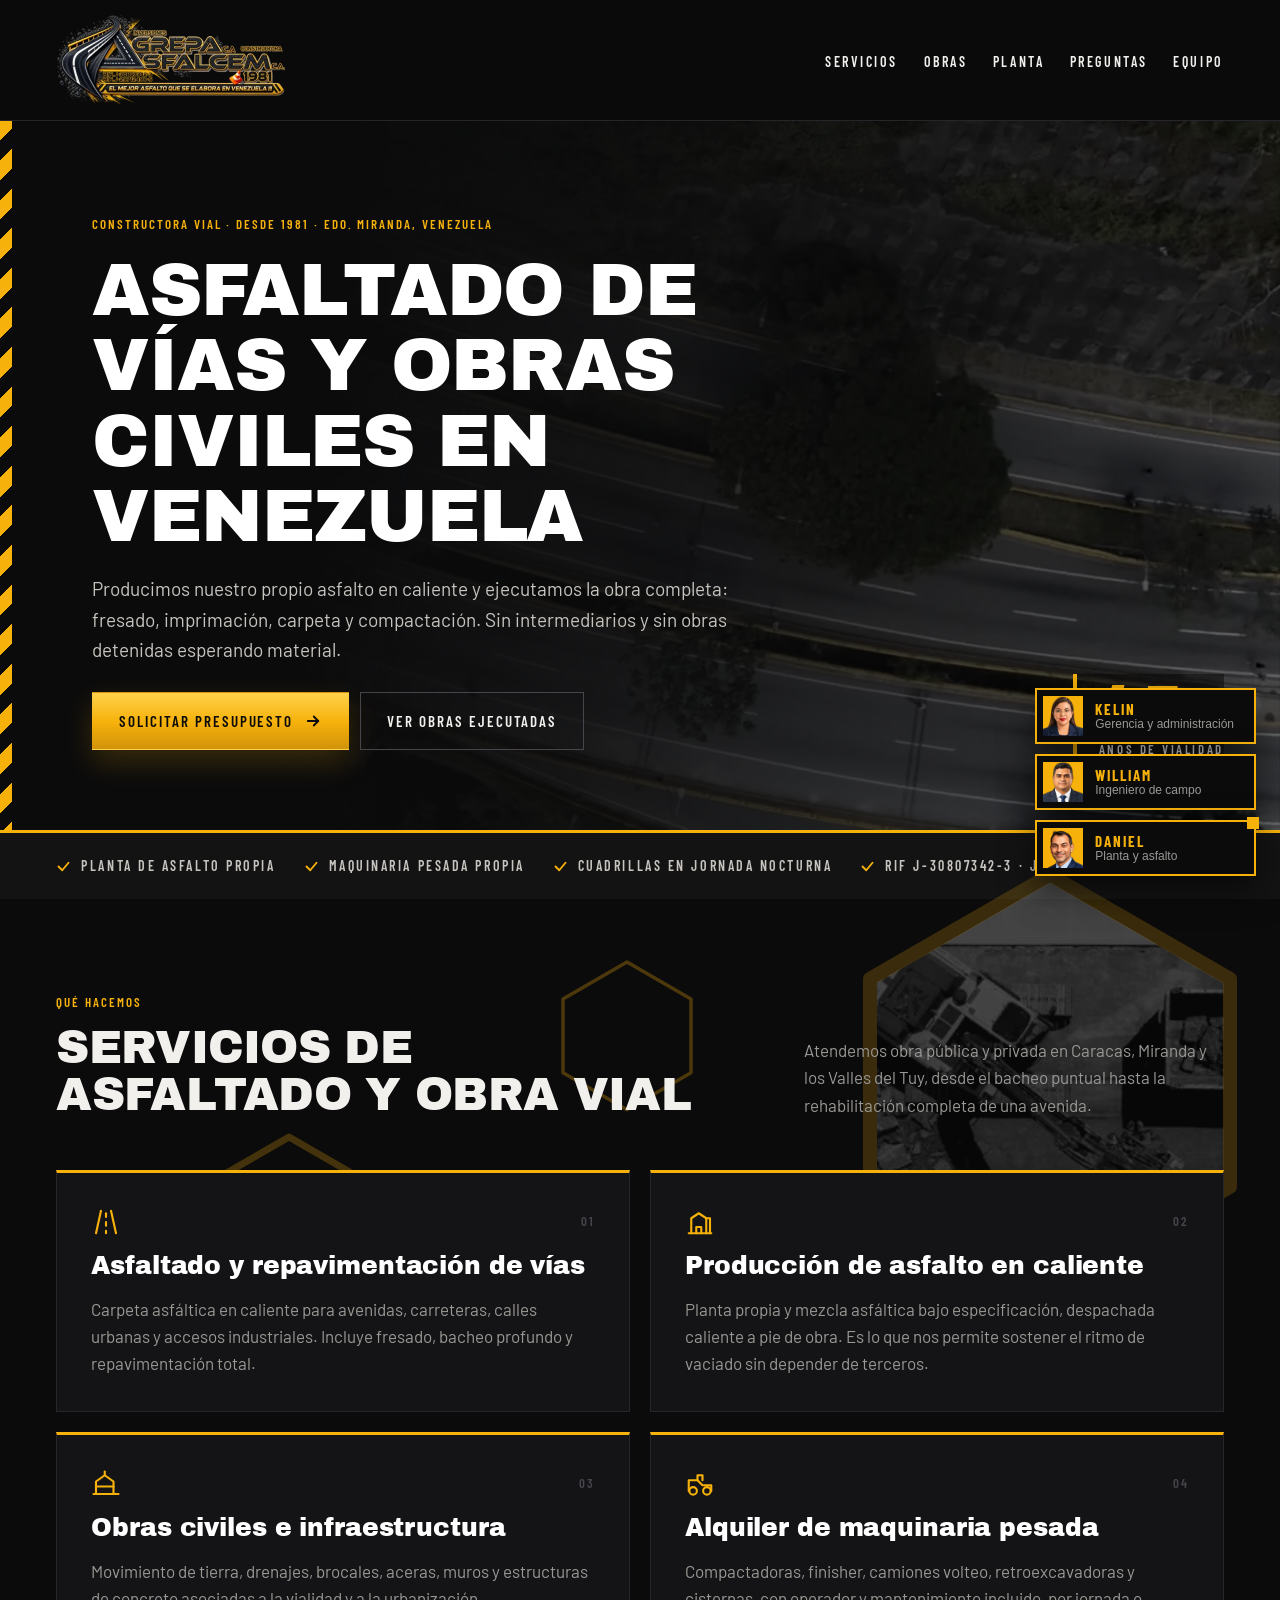
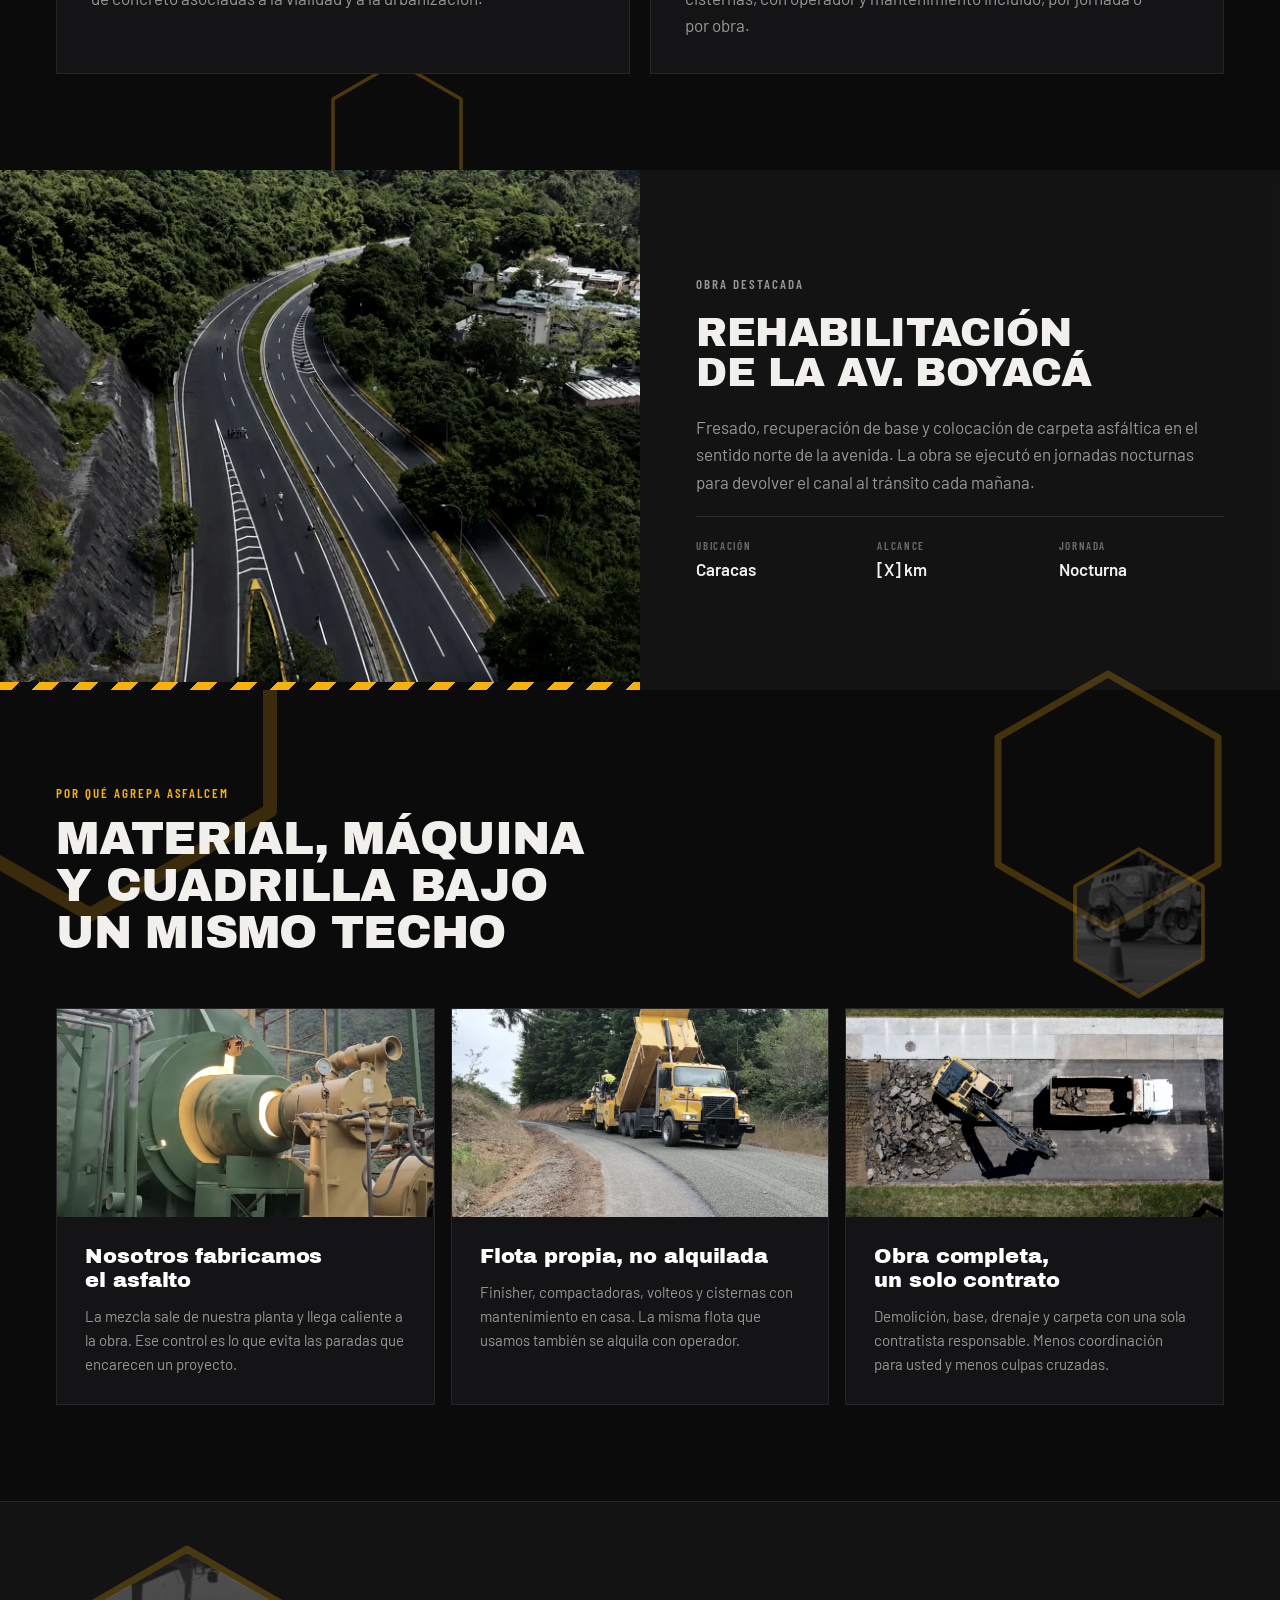
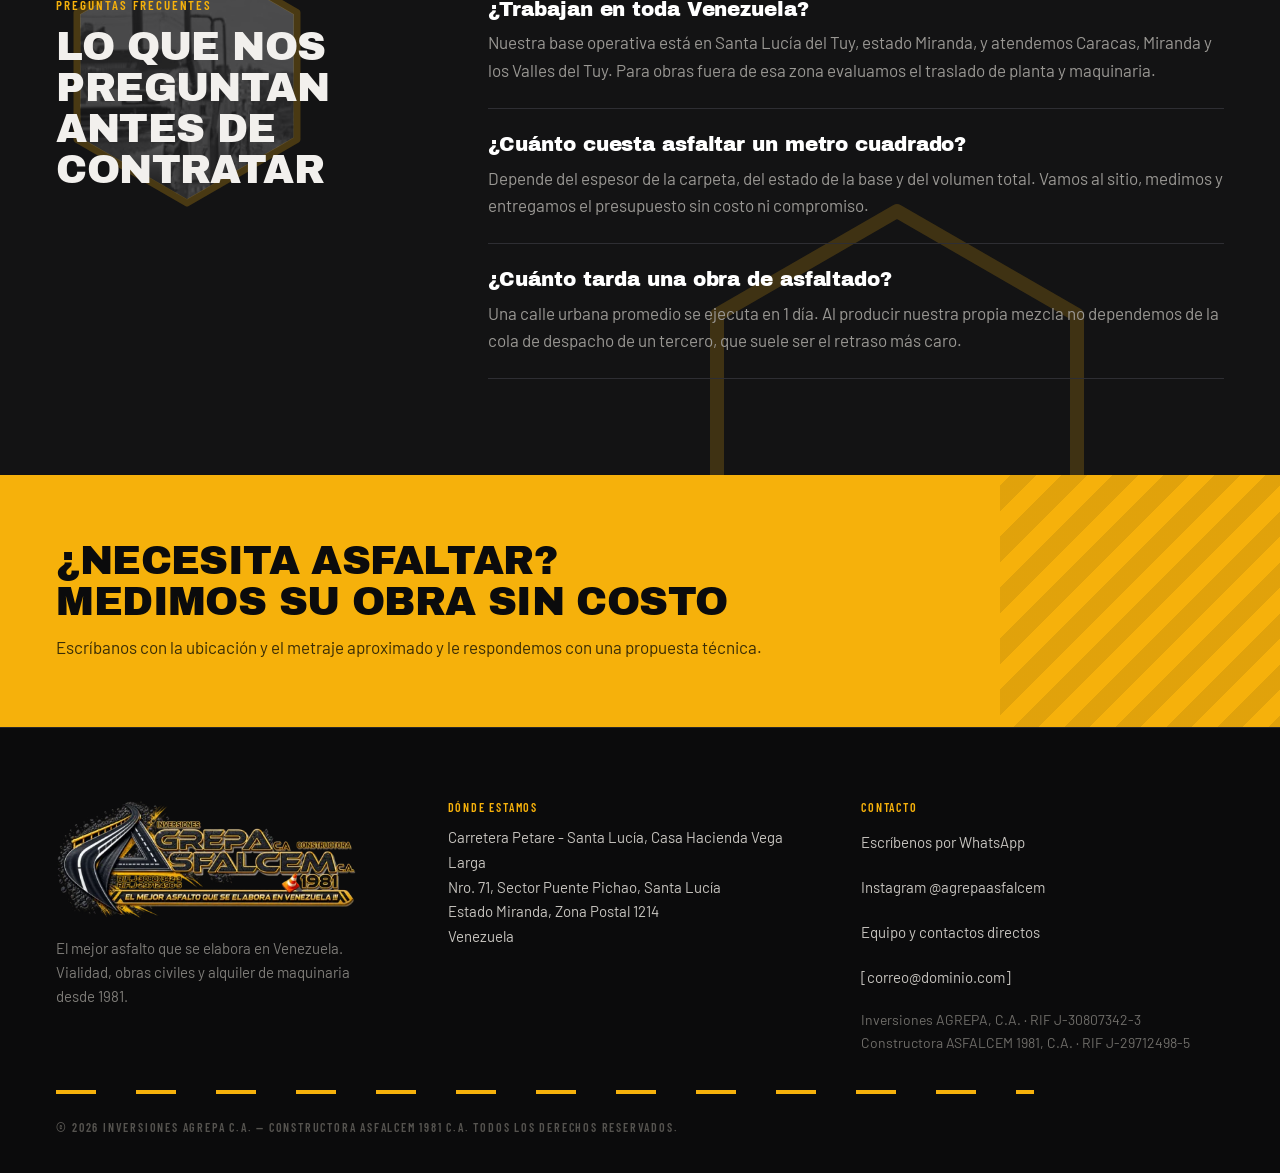
==== commit a4cdc156: "Asesores: tres botones separados, uno sobre otro Cada asesor (Kelin, William, Daniel) tiene su propi" ====
--- a/index.html
+++ b/index.html
@@ -840,11 +840,17 @@
 
 <!-- ================= DANIEL BOT — ASESORES VIRTUALES (Daniel, William, Kelin) ================= -->
 <style>
-  .daniel-btn{
+  /* Tres botones, uno sobre otro: cada asesor abre su propio chat */
+  .daniel-pila{
     position:fixed;right:16px;z-index:75;
     bottom:calc(58px + env(safe-area-inset-bottom) + 14px);
-    display:inline-flex;align-items:center;gap:10px;
-    min-height:56px;padding:0 16px;
+    display:flex;flex-direction:column;align-items:stretch;gap:10px;
+  }
+  .daniel-pila[data-oculta="true"]{display:none}
+  .daniel-btn{
+    position:relative;
+    display:flex;align-items:center;gap:12px;
+    min-height:56px;padding:6px;
     background:var(--asfalto);border:2px solid var(--ambar);color:var(--ambar);
     font-family:'Barlow Condensed','Arial Narrow',sans-serif;
     text-transform:uppercase;letter-spacing:.13em;font-weight:700;font-size:.9375rem;
@@ -852,11 +858,13 @@
     transition:transform .18s ease,background .18s ease;
   }
   .daniel-btn:hover{transform:translateY(-2px);background:#17171A}
-  .daniel-btn__fotos{display:flex;flex:none}
   .daniel-btn__foto{display:block;flex:none;width:40px;height:40px;background:var(--ambar);overflow:hidden}
-  .daniel-btn__foto + .daniel-btn__foto{margin-left:-10px;box-shadow:-2px 0 0 var(--asfalto)}
   .daniel-btn__foto img,.daniel-avatar img,.daniel-msg__av img{width:100%;height:100%;object-fit:cover;display:block}
-  .daniel-btn__txt{display:none}
+  .daniel-btn__txt{display:none;flex-direction:column;align-items:flex-start;gap:1px;text-align:left;line-height:1.1}
+  .daniel-btn__txt small{
+    font-family:'Barlow',sans-serif;text-transform:none;letter-spacing:0;
+    font-weight:500;font-size:.75rem;color:var(--texto-3);
+  }
   .daniel-btn__punto{
     position:absolute;top:-5px;right:-5px;width:12px;height:12px;background:var(--ambar);
     box-shadow:0 0 0 0 rgba(246,177,11,.65);animation:danielLatido 2.4s ease-out infinite;
@@ -866,7 +874,6 @@
     70%{box-shadow:0 0 0 12px rgba(246,177,11,0)}
     100%{box-shadow:0 0 0 0 rgba(246,177,11,0)}
   }
-  .daniel-btn[aria-expanded="true"]{display:none}
 
   .daniel-panel{
     position:fixed;inset:0;z-index:95;display:none;flex-direction:column;
@@ -876,7 +883,7 @@
   .daniel-panel__cab{
     display:flex;align-items:center;gap:12px;flex:none;
     padding:calc(14px + env(safe-area-inset-top)) 16px 14px;
-    background:#141416;border-bottom:1px solid var(--borde);
+    background:#141416;border-bottom:3px solid var(--ambar);
   }
   .daniel-panel__id{display:flex;flex-direction:column;gap:1px;flex:1;min-width:0}
   .daniel-panel__id b{
@@ -898,36 +905,6 @@
     display:flex;align-items:center;justify-content:center;flex:none;
     width:42px;height:42px;background:var(--ambar);color:var(--asfalto);overflow:hidden;
   }
-
-  /* Selector de asesor: la linea ambar marca con quien se esta hablando */
-  .daniel-equipo{
-    display:grid;grid-template-columns:repeat(3,minmax(0,1fr));flex:none;
-    background:#141416;border-bottom:1px solid var(--borde);
-  }
-  .daniel-equipo button{
-    display:flex;align-items:center;gap:8px;min-width:0;min-height:54px;padding:8px 10px;
-    background:transparent;border:0;border-bottom:3px solid transparent;
-    color:var(--texto-3);cursor:pointer;text-align:left;
-  }
-  .daniel-equipo button + button{border-left:1px solid var(--borde)}
-  .daniel-equipo img{
-    width:30px;height:30px;flex:none;object-fit:cover;background:var(--ambar);
-    filter:grayscale(1);opacity:.6;transition:filter .18s ease,opacity .18s ease;
-  }
-  .daniel-equipo span{display:flex;flex-direction:column;min-width:0}
-  .daniel-equipo b{
-    font-family:'Barlow Condensed','Arial Narrow',sans-serif;font-weight:700;
-    text-transform:uppercase;letter-spacing:.06em;font-size:.9375rem;color:var(--texto-2);
-  }
-  .daniel-equipo small{
-    font-size:.6875rem;line-height:1.3;color:var(--texto-4);
-    white-space:nowrap;overflow:hidden;text-overflow:ellipsis;
-  }
-  .daniel-equipo button:hover img{filter:none;opacity:.9}
-  .daniel-equipo button[aria-pressed="true"]{background:var(--asfalto);border-bottom-color:var(--ambar)}
-  .daniel-equipo button[aria-pressed="true"] img{filter:none;opacity:1}
-  .daniel-equipo button[aria-pressed="true"] b{color:var(--ambar)}
-  .daniel-equipo button:focus-visible{outline:2px solid var(--ambar);outline-offset:-2px}
 
   .daniel-panel__cuerpo{
     flex:1;min-height:0;overflow-y:auto;-webkit-overflow-scrolling:touch;
@@ -988,10 +965,11 @@
   }
 
   @media (min-width:768px){
-    .daniel-btn{bottom:24px;right:24px;padding:0 22px 0 16px}
-    .daniel-btn__txt{display:inline}
+    .daniel-pila{bottom:24px;right:24px}
+    .daniel-btn{padding:6px 20px 6px 6px}
+    .daniel-btn__txt{display:flex}
     .daniel-panel{
-      inset:auto 24px 24px auto;width:400px;height:min(640px,calc(100vh - 120px));
+      inset:auto 24px 24px auto;width:390px;height:min(600px,calc(100vh - 120px));
       box-shadow:0 24px 60px rgba(0,0,0,.6);
     }
     .daniel-panel__cab{padding-top:14px}
@@ -999,17 +977,23 @@
   }
 </style>
 
-<button class="daniel-btn" type="button" id="danielAbrir" aria-expanded="false" aria-controls="danielPanel" aria-label="Abrir los asesores virtuales de Agrepa Asfalcem">
-  <span class="daniel-btn__punto" aria-hidden="true"></span>
-  <span class="daniel-btn__fotos" aria-hidden="true">
+<div class="daniel-pila" id="danielPila">
+  <button class="daniel-btn" type="button" data-asesor="kelin" aria-expanded="false" aria-controls="danielPanel" aria-label="Hablar con Kelin, asistente virtual de gerencia y administración">
+    <span class="daniel-btn__foto"><img src="img/kelinbot.webp" width="200" height="200" alt="" loading="lazy"></span>
+    <span class="daniel-btn__txt">Kelin<small>Gerencia y administración</small></span>
+  </button>
+  <button class="daniel-btn" type="button" data-asesor="william" aria-expanded="false" aria-controls="danielPanel" aria-label="Hablar con William, asistente virtual de obras">
+    <span class="daniel-btn__foto"><img src="img/williambot.webp" width="200" height="200" alt="" loading="lazy"></span>
+    <span class="daniel-btn__txt">William<small>Ingeniero de campo</small></span>
+  </button>
+  <button class="daniel-btn" type="button" data-asesor="daniel" aria-expanded="false" aria-controls="danielPanel" aria-label="Hablar con Daniel, asistente virtual de planta">
+    <span class="daniel-btn__punto" aria-hidden="true"></span>
     <span class="daniel-btn__foto"><img src="img/danybot.webp" width="200" height="200" alt="" loading="lazy"></span>
-    <span class="daniel-btn__foto"><img src="img/williambot.webp" width="200" height="200" alt="" loading="lazy"></span>
-    <span class="daniel-btn__foto"><img src="img/kelinbot.webp" width="200" height="200" alt="" loading="lazy"></span>
-  </span>
-  <span class="daniel-btn__txt">Asesores</span>
-</button>
-
-<section class="daniel-panel" id="danielPanel" data-abierto="false" role="dialog" aria-modal="false" aria-label="Asesores virtuales de Agrepa Asfalcem">
+    <span class="daniel-btn__txt">Daniel<small>Planta y asfalto</small></span>
+  </button>
+</div>
+
+<section class="daniel-panel" id="danielPanel" data-abierto="false" role="dialog" aria-modal="false" aria-label="Asistente virtual Daniel">
   <header class="daniel-panel__cab">
     <span class="daniel-avatar" aria-hidden="true">
       <img id="danielCabFoto" src="img/danybot.webp" width="200" height="200" alt="">
@@ -1023,21 +1007,6 @@
     </button>
   </header>
 
-  <div class="daniel-equipo" id="danielEquipo" role="group" aria-label="Elija con quién hablar">
-    <button type="button" data-asesor="daniel" aria-pressed="true">
-      <img src="img/danybot.webp" width="200" height="200" alt="" loading="lazy">
-      <span><b>Daniel</b><small>Planta</small></span>
-    </button>
-    <button type="button" data-asesor="william" aria-pressed="false">
-      <img src="img/williambot.webp" width="200" height="200" alt="" loading="lazy">
-      <span><b>William</b><small>Obras</small></span>
-    </button>
-    <button type="button" data-asesor="kelin" aria-pressed="false">
-      <img src="img/kelinbot.webp" width="200" height="200" alt="" loading="lazy">
-      <span><b>Kelin</b><small>Gerencia</small></span>
-    </button>
-  </div>
-
   <div class="daniel-panel__cuerpo" id="danielMensajes" role="log" aria-live="polite" aria-atomic="false"></div>
 
   <div class="daniel-sugerencias" id="danielSugerencias"></div>
@@ -1048,7 +1017,7 @@
       <svg width="20" height="20" viewBox="0 0 24 24" fill="none" stroke="currentColor" stroke-width="2.4" stroke-linecap="round" stroke-linejoin="round" aria-hidden="true"><path d="M5 12h14"></path><path d="m13 6 6 6-6 6"></path></svg>
     </button>
   </form>
-  <p class="daniel-aviso">Daniel, William y Kelin son asistentes virtuales automáticos. Para presupuestos en firme, escríbanos por WhatsApp.</p>
+  <p class="daniel-aviso" id="danielAviso">Daniel es un asistente virtual automático. Para presupuestos en firme, escríbanos por WhatsApp.</p>
 </section>
 
 <script src="js/config.js"></script>
@@ -1094,7 +1063,7 @@
     }
   };
 
-  var btn = document.getElementById('danielAbrir');
+  var pila = document.getElementById('danielPila');
   var panel = document.getElementById('danielPanel');
   var cerrar = document.getElementById('danielCerrar');
   var cuerpo = document.getElementById('danielMensajes');
@@ -1102,11 +1071,11 @@
   var input = document.getElementById('danielInput');
   var enviar = document.getElementById('danielEnviar');
   var sugerencias = document.getElementById('danielSugerencias');
-  var equipo = document.getElementById('danielEquipo');
+  var aviso = document.getElementById('danielAviso');
   var cabFoto = document.getElementById('danielCabFoto');
   var cabNombre = document.getElementById('danielCabNombre');
   var cabCargo = document.getElementById('danielCabCargo');
-  if (!btn || !panel) return;
+  if (!pila || !panel) return;
 
   // Cada asesor lleva su propia conversacion: hilo, sesion y estado.
   var actual = 'daniel';
@@ -1185,12 +1154,11 @@
     var a = ASESORES[id];
     actual = id;
     Object.keys(estado).forEach(function (k) { estado[k].hilo.hidden = k !== id; });
-    equipo.querySelectorAll('button[data-asesor]').forEach(function (b) {
-      b.setAttribute('aria-pressed', b.getAttribute('data-asesor') === id ? 'true' : 'false');
-    });
     cabFoto.src = a.foto;
     cabNombre.textContent = a.nombre;
     cabCargo.textContent = a.cargo;
+    panel.setAttribute('aria-label', 'Asistente virtual ' + a.nombre);
+    aviso.textContent = a.nombre + ' es un asistente virtual automático. Para presupuestos en firme, escríbanos por WhatsApp.';
     input.placeholder = a.placeholder;
     if (!estado[id].iniciado) {
       estado[id].iniciado = true;
@@ -1201,26 +1169,28 @@
     bajar();
   }
 
-  function abrir(v) {
-    panel.setAttribute('data-abierto', v ? 'true' : 'false');
-    btn.setAttribute('aria-expanded', v ? 'true' : 'false');
-    if (v) {
-      elegir(actual);
+  function boton(id) { return pila.querySelector('button[data-asesor="' + id + '"]'); }
+
+  // id = asesor a abrir; sin id, cierra el panel y vuelve a mostrar los botones.
+  function abrir(id) {
+    if (id) elegir(id);
+    panel.setAttribute('data-abierto', id ? 'true' : 'false');
+    pila.setAttribute('data-oculta', id ? 'true' : 'false');
+    boton(actual).setAttribute('aria-expanded', id ? 'true' : 'false');
+    if (id) {
       setTimeout(function () { input.focus(); }, 80);
     } else {
-      btn.focus();
+      boton(actual).focus();
     }
   }
 
-  btn.addEventListener('click', function () { abrir(true); });
-  cerrar.addEventListener('click', function () { abrir(false); });
+  pila.addEventListener('click', function (e) {
+    var b = e.target.closest('button[data-asesor]');
+    if (b) abrir(b.getAttribute('data-asesor'));
+  });
+  cerrar.addEventListener('click', function () { abrir(null); });
   document.addEventListener('keydown', function (e) {
-    if (e.key === 'Escape' && panel.getAttribute('data-abierto') === 'true') { abrir(false); }
-  });
-
-  equipo.addEventListener('click', function (e) {
-    var b = e.target.closest('button[data-asesor]');
-    if (b) elegir(b.getAttribute('data-asesor'));
+    if (e.key === 'Escape' && panel.getAttribute('data-abierto') === 'true') { abrir(null); }
   });
 
   input.addEventListener('input', function () {
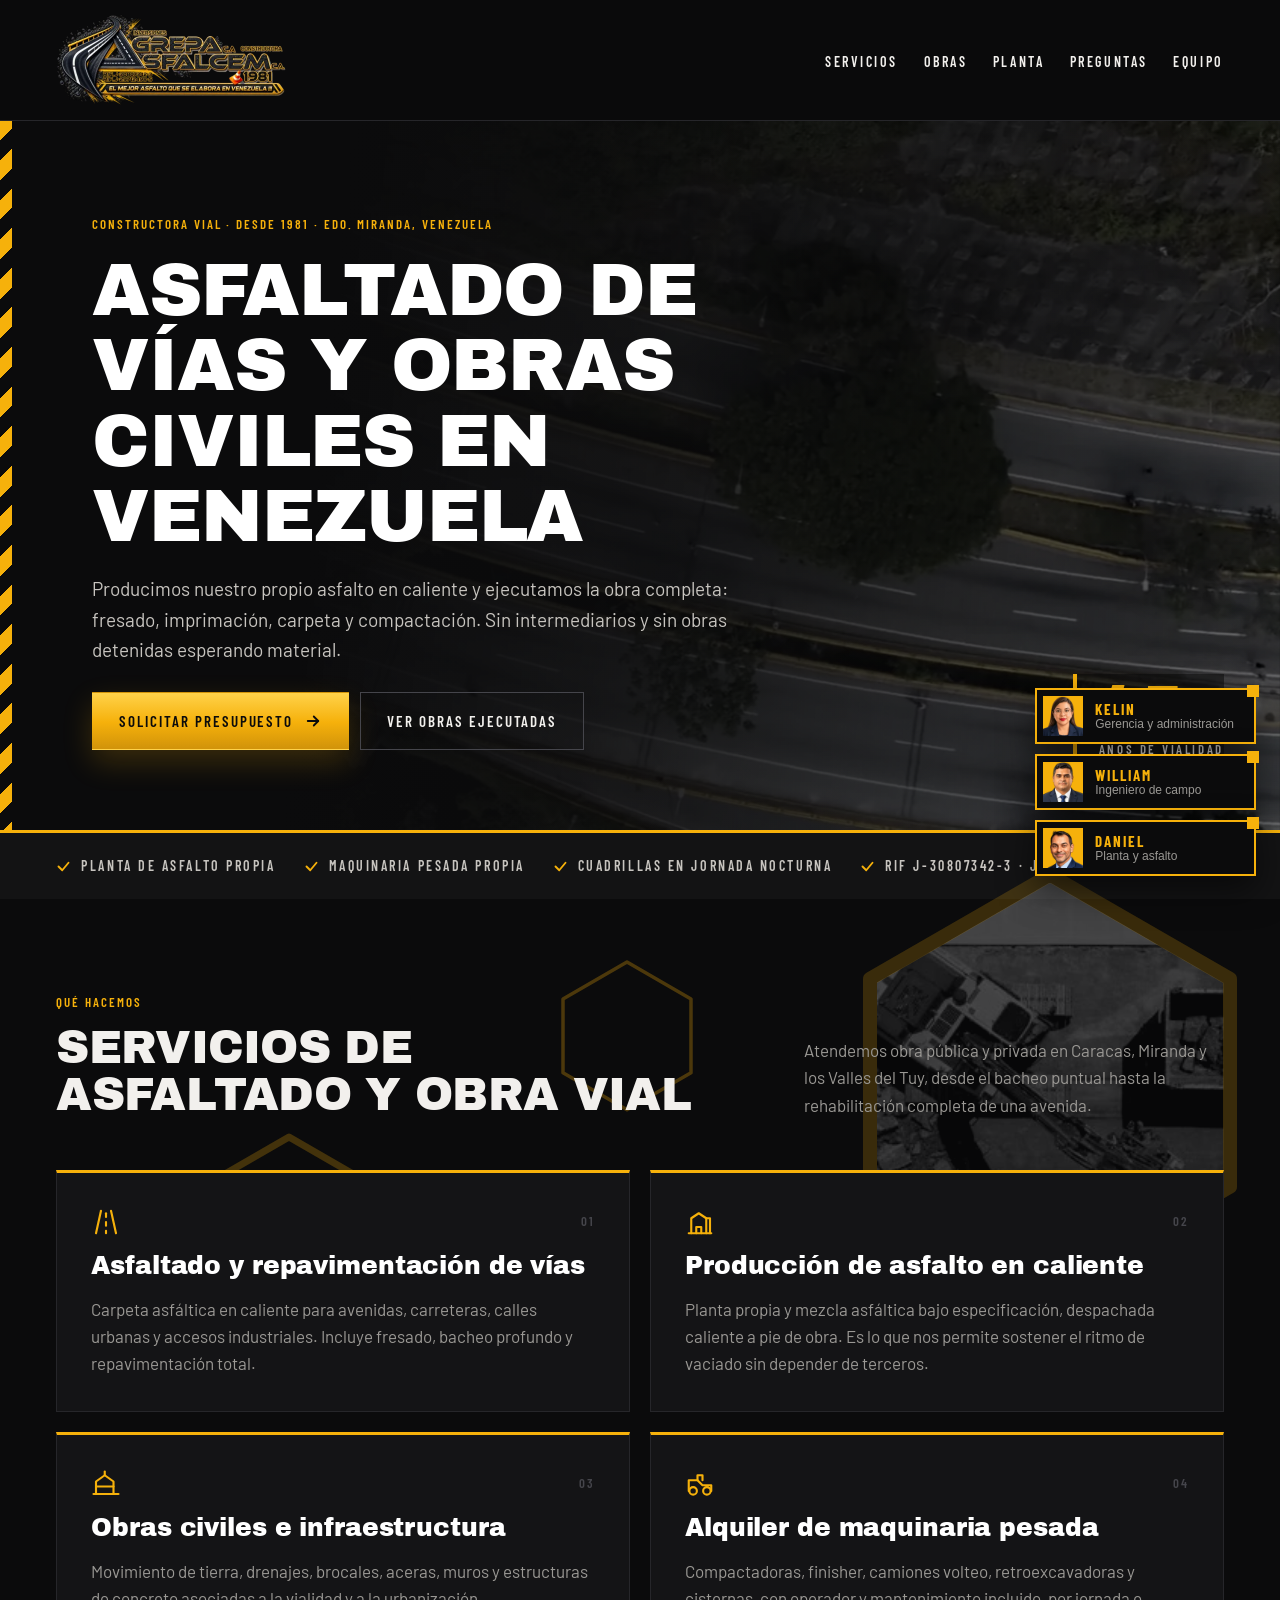
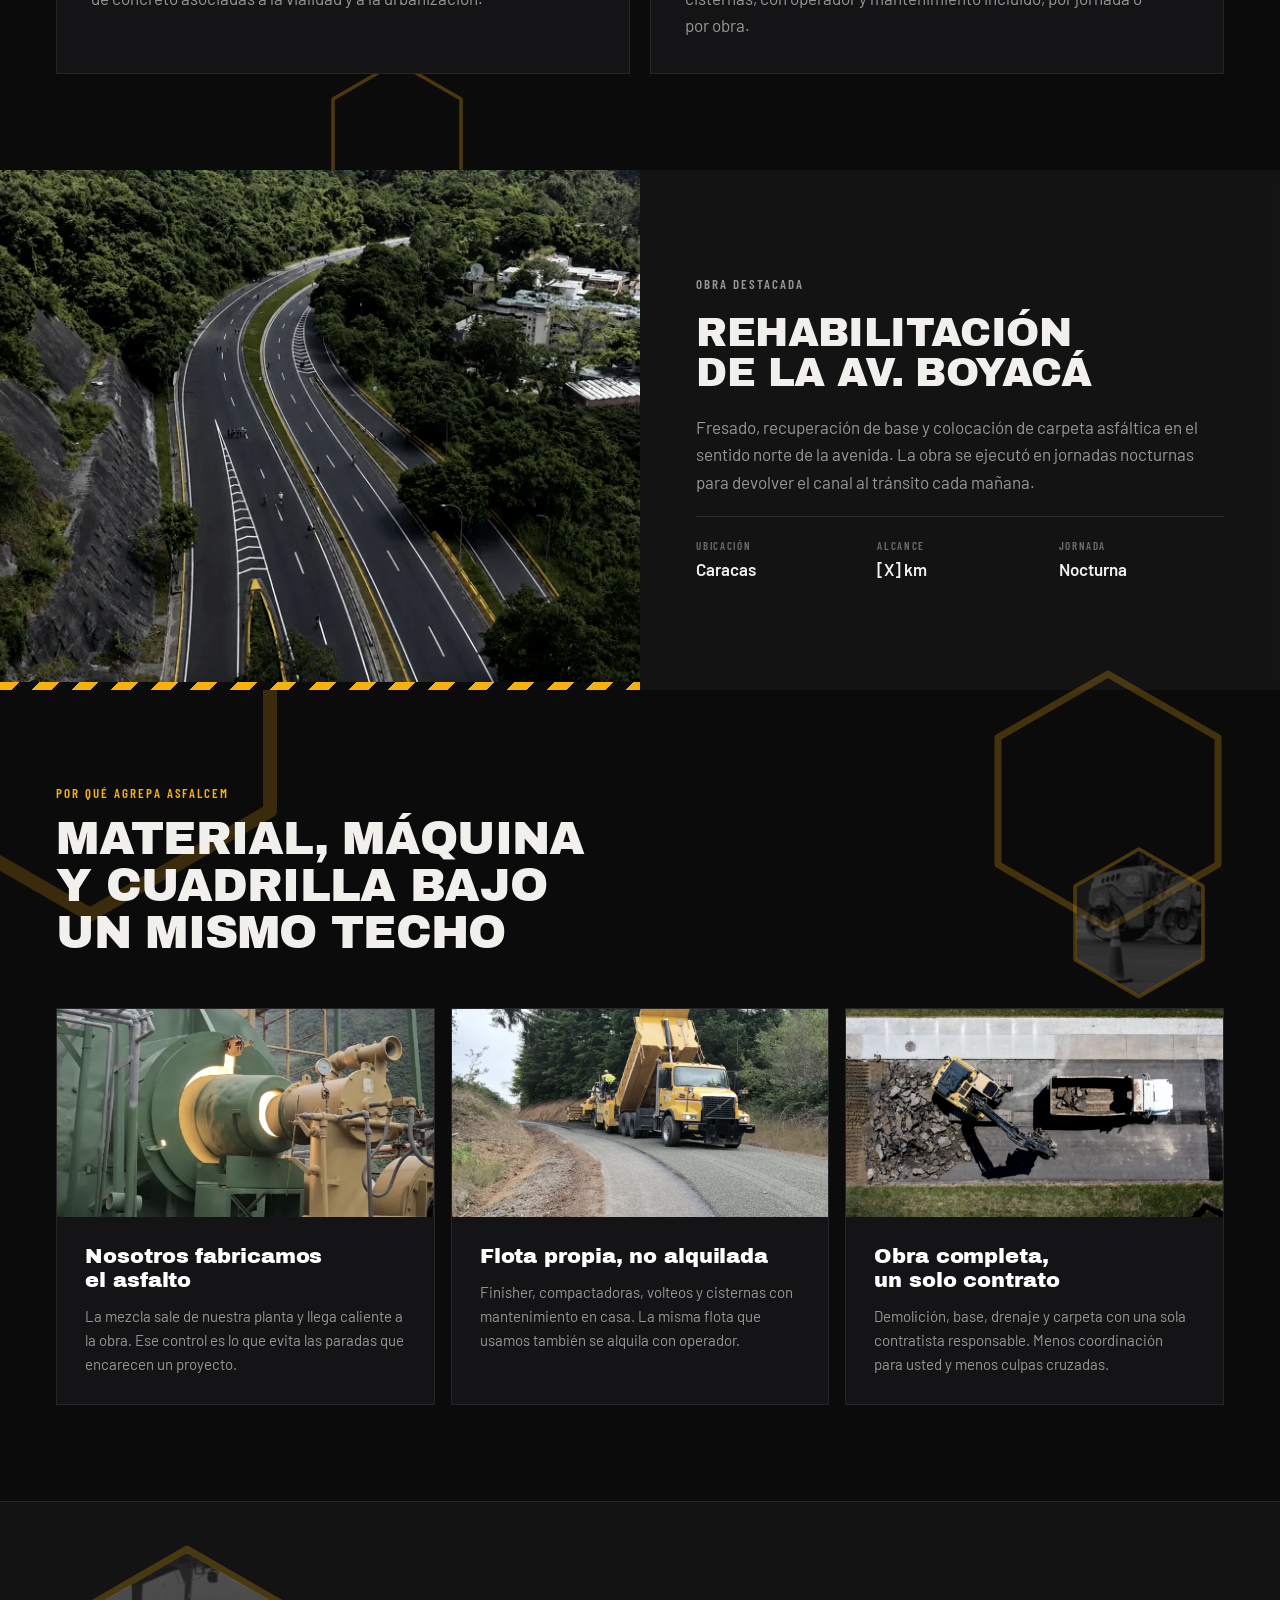
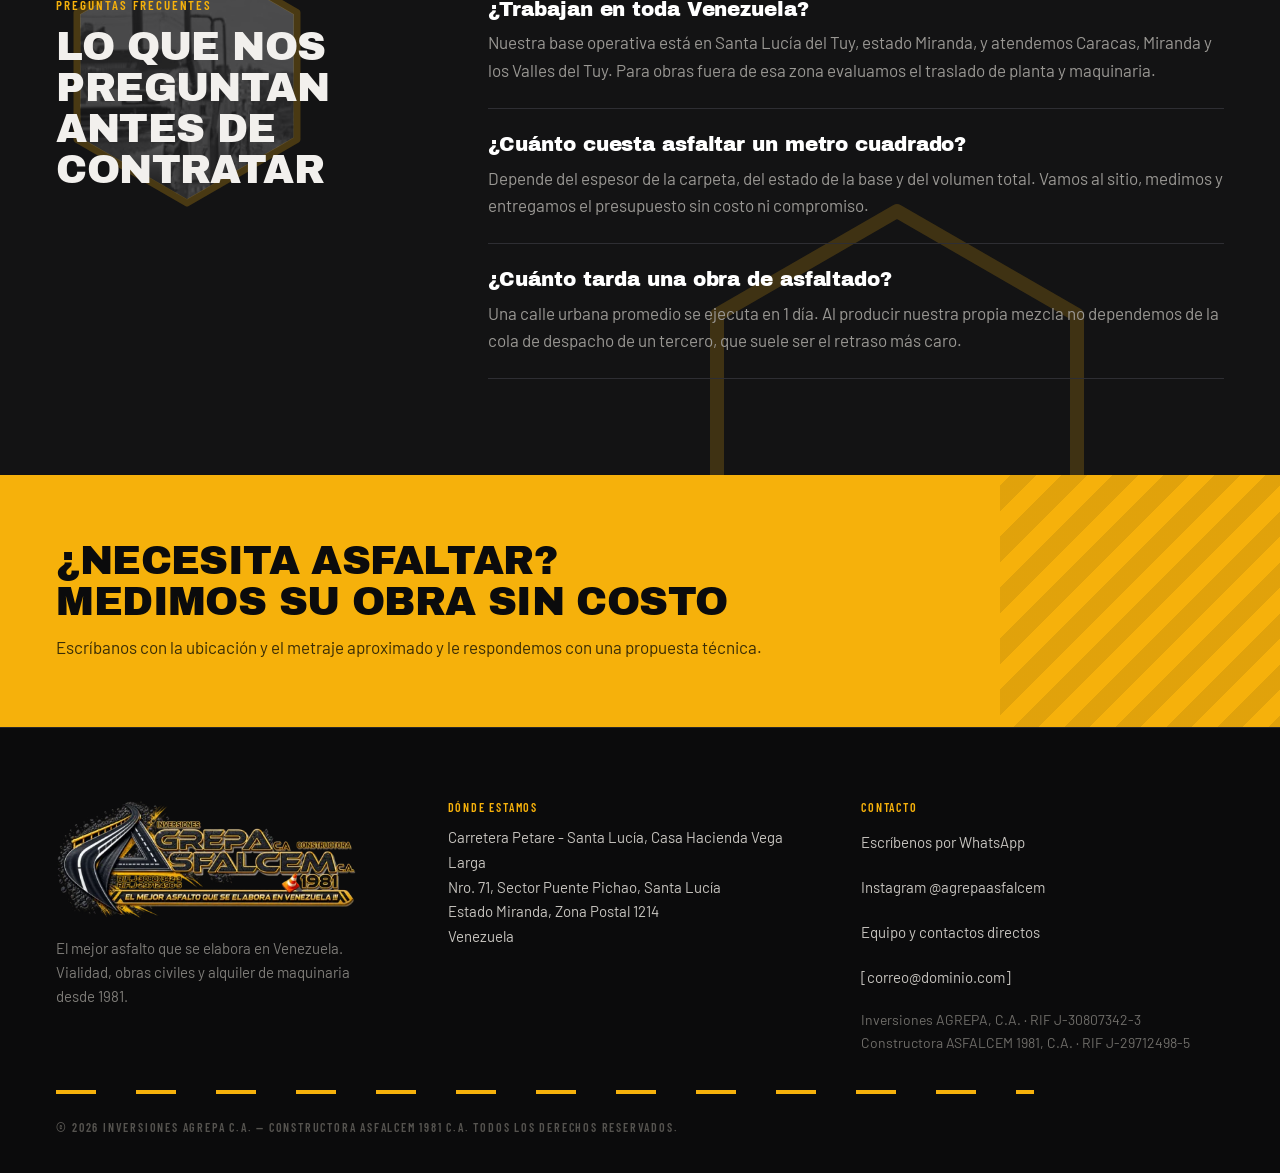
==== commit 3e57de4d: "Asesores: punto de aviso en los tres botones, latiendo en cadena Kelin, William y Daniel, en ese ord" ====
--- a/index.html
+++ b/index.html
@@ -867,11 +867,16 @@
   }
   .daniel-btn__punto{
     position:absolute;top:-5px;right:-5px;width:12px;height:12px;background:var(--ambar);
-    box-shadow:0 0 0 0 rgba(246,177,11,.65);animation:danielLatido 2.4s ease-out infinite;
-  }
+    box-shadow:0 0 0 0 rgba(246,177,11,.65);animation:danielLatido 3.6s ease-out infinite backwards;
+  }
+  /* El latido baja en cadena: Kelin, William, Daniel y una pausa. Cada pulso
+     ocupa la primera cuarta parte del ciclo (0.9 s) y el siguiente arranca
+     justo cuando el anterior se apaga. */
+  .daniel-btn[data-asesor="william"] .daniel-btn__punto{animation-delay:.9s}
+  .daniel-btn[data-asesor="daniel"] .daniel-btn__punto{animation-delay:1.8s}
   @keyframes danielLatido{
-    0%{box-shadow:0 0 0 0 rgba(246,177,11,.6)}
-    70%{box-shadow:0 0 0 12px rgba(246,177,11,0)}
+    0%{box-shadow:0 0 0 0 rgba(246,177,11,.7)}
+    25%{box-shadow:0 0 0 12px rgba(246,177,11,0)}
     100%{box-shadow:0 0 0 0 rgba(246,177,11,0)}
   }
 
@@ -979,10 +984,12 @@
 
 <div class="daniel-pila" id="danielPila">
   <button class="daniel-btn" type="button" data-asesor="kelin" aria-expanded="false" aria-controls="danielPanel" aria-label="Hablar con Kelin, asistente virtual de gerencia y administración">
+    <span class="daniel-btn__punto" aria-hidden="true"></span>
     <span class="daniel-btn__foto"><img src="img/kelinbot.webp" width="200" height="200" alt="" loading="lazy"></span>
     <span class="daniel-btn__txt">Kelin<small>Gerencia y administración</small></span>
   </button>
   <button class="daniel-btn" type="button" data-asesor="william" aria-expanded="false" aria-controls="danielPanel" aria-label="Hablar con William, asistente virtual de obras">
+    <span class="daniel-btn__punto" aria-hidden="true"></span>
     <span class="daniel-btn__foto"><img src="img/williambot.webp" width="200" height="200" alt="" loading="lazy"></span>
     <span class="daniel-btn__txt">William<small>Ingeniero de campo</small></span>
   </button>
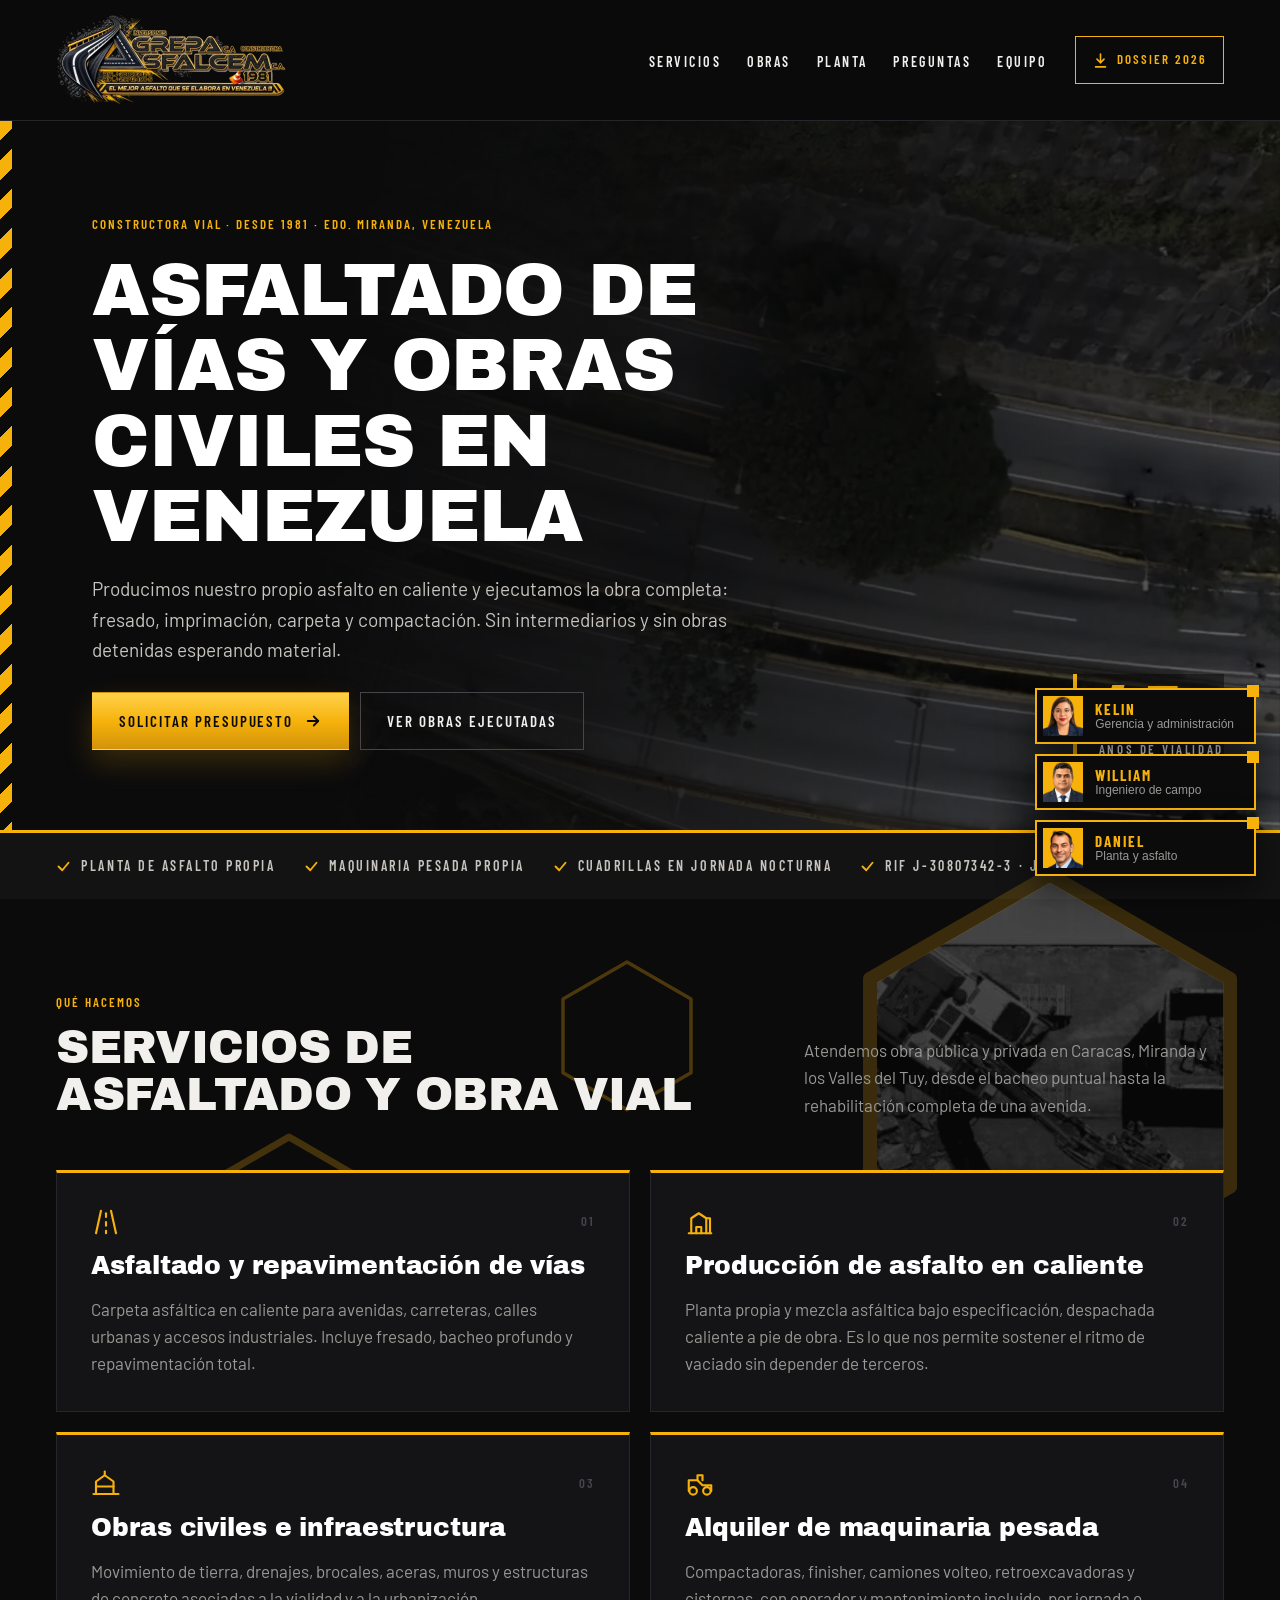
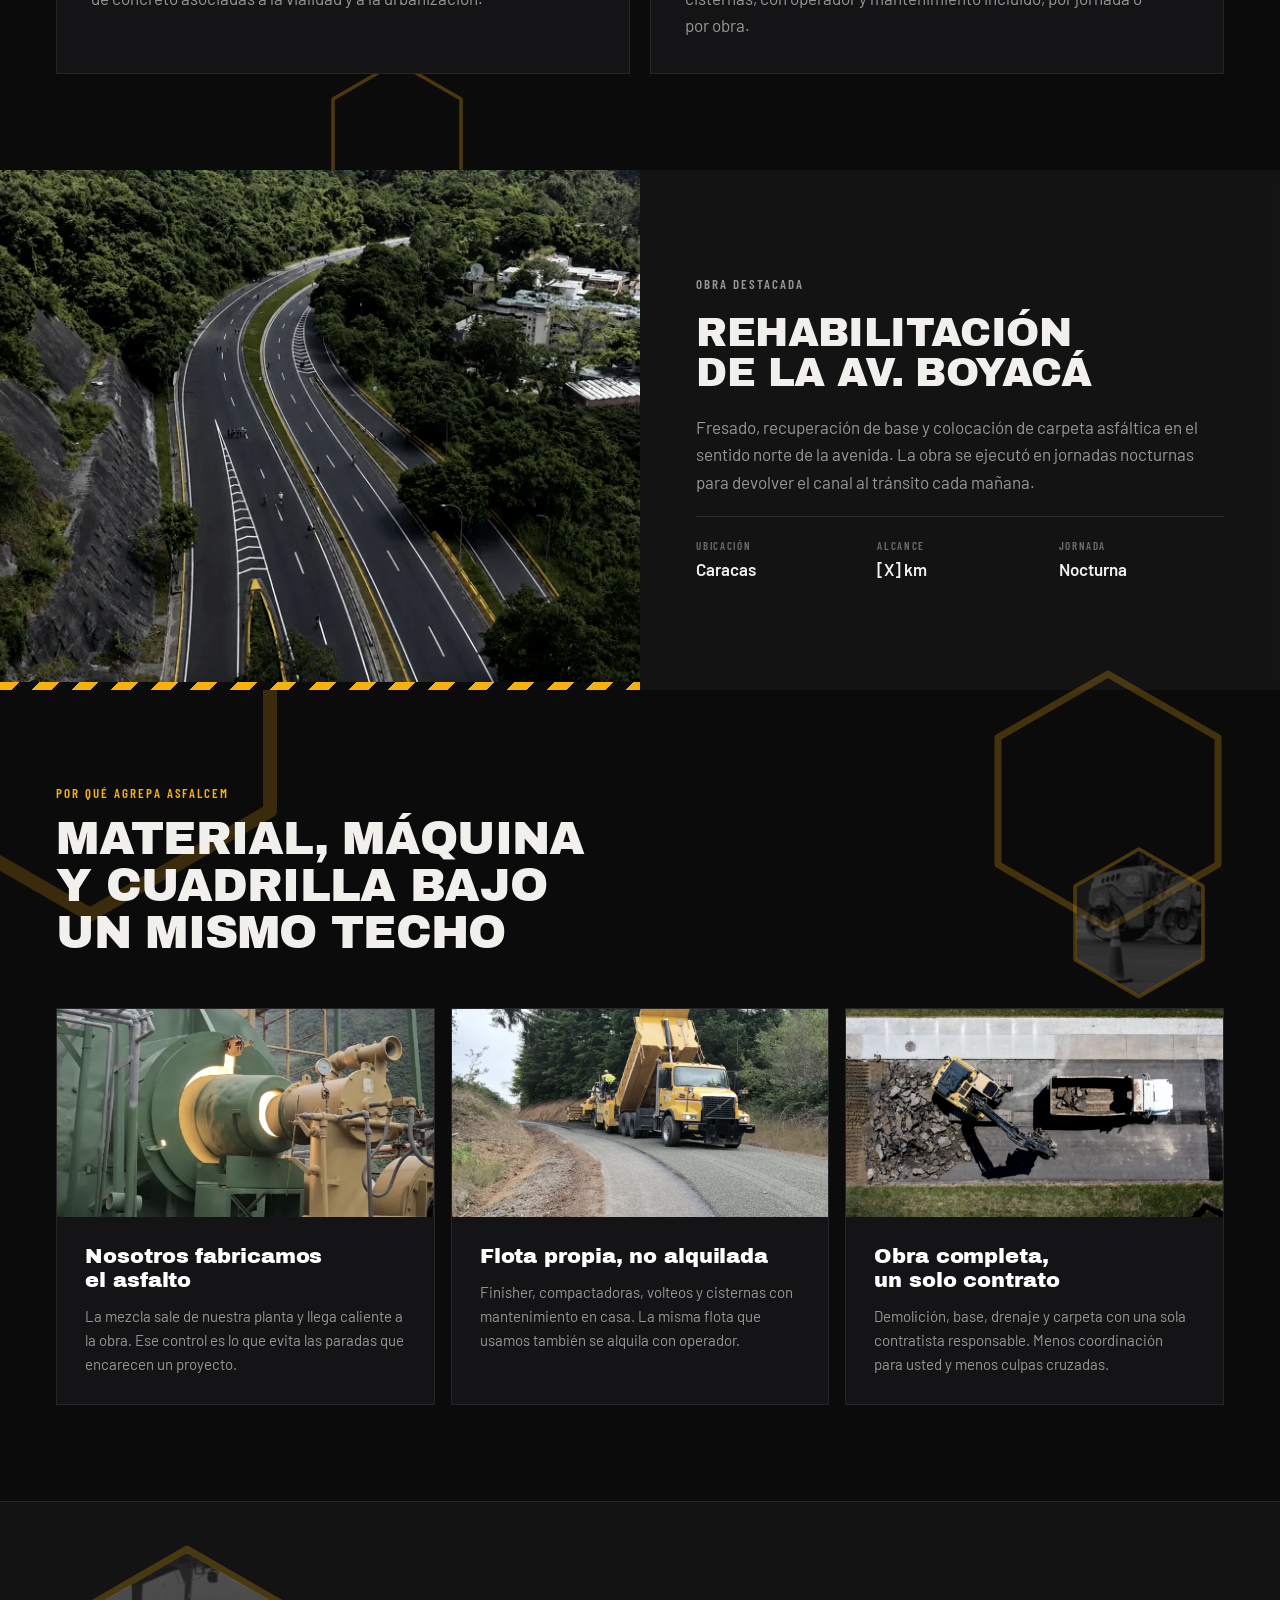
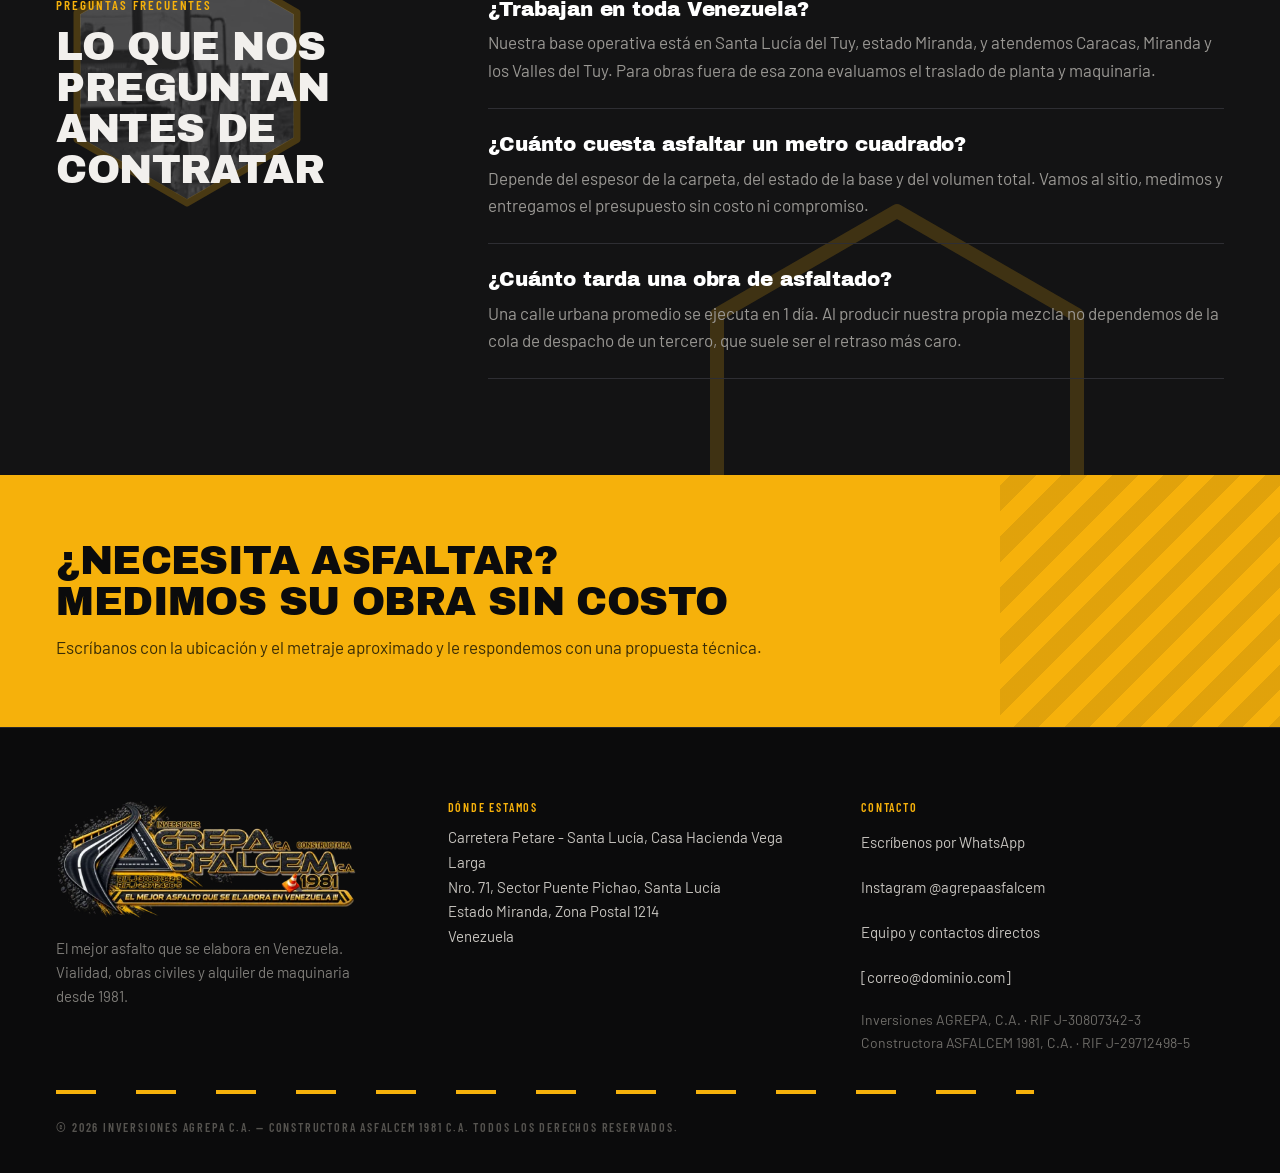
==== commit 85f75cd3: "Dossier corporativo 2026 descargable desde la cabecera El PDF original (75 MB) se recomprimio a 29 M" ====
--- a/index.html
+++ b/index.html
@@ -136,7 +136,7 @@
   backdrop-filter:saturate(140%) blur(10px);
   border-bottom:1px solid var(--borde);
 }
-.cabecera__fila{display:flex;align-items:center;justify-content:space-between;gap:16px;padding-top:10px;padding-bottom:10px}
+.cabecera__fila{display:flex;align-items:center;justify-content:space-between;gap:8px;padding-top:10px;padding-bottom:10px}
 .marca{display:block;flex:none}
 .marca img{width:clamp(160px,44vw,230px)}
 .nav{display:none}
@@ -145,6 +145,17 @@
 .nav__lista a:hover{color:var(--ambar)}
 .tel-cab{display:none;align-items:center;gap:9px;color:var(--asfalto);background:var(--ambar);padding:13px 20px;font-size:.875rem;white-space:nowrap}
 .tel-cab:hover{color:var(--asfalto);background:var(--ambar-claro)}
+.dossier-cab{
+  display:inline-flex;align-items:center;justify-content:center;gap:8px;flex:none;
+  min-width:48px;min-height:48px;padding:0 10px;margin-left:auto;
+  color:var(--ambar);border:1px solid var(--ambar);background:transparent;
+  font-size:.8125rem;letter-spacing:.1em;white-space:nowrap;
+  transition:background .15s ease,color .15s ease;
+}
+.dossier-cab:hover{color:var(--asfalto);background:var(--ambar)}
+.dossier-cab svg{flex:none}
+.dossier-cab__txt,.dossier-cab__ano{display:none}
+@media (min-width:380px){.dossier-cab__txt{display:inline}}
 
 .hamburguesa{
   display:inline-flex;align-items:center;justify-content:center;
@@ -369,7 +380,9 @@
 }
 @media (min-width:1024px){
   .cabecera__fila{padding-top:14px;padding-bottom:14px}
-  .nav{display:block}
+  .nav{display:block;margin-left:auto}
+  .dossier-cab{margin-left:20px;padding:0 16px;letter-spacing:.15em}
+  .dossier-cab__ano{display:inline}
   .hamburguesa{display:none}
   .menu{display:none!important}
   .hero{min-height:600px;display:flex;flex-direction:column;justify-content:center}
@@ -423,6 +436,11 @@
         <li><a href="equipo.html">Equipo</a></li>
       </ul>
     </nav>
+
+    <a class="dossier-cab lbl" href="descargas/dossier-agrepa-asfalcem-2026.pdf" download="Dossier Agrepa Asfalcem 2026.pdf" aria-label="Descargar el dossier corporativo 2026 (PDF, 29 MB)" title="Dossier corporativo 2026 · PDF, 29 MB">
+      <svg width="17" height="17" viewBox="0 0 24 24" fill="none" stroke="currentColor" stroke-width="2.2" stroke-linecap="round" stroke-linejoin="round" aria-hidden="true"><path d="M12 3v12"></path><path d="m7 10 5 5 5-5"></path><path d="M5 21h14"></path></svg>
+      <span class="dossier-cab__txt">Dossier<span class="dossier-cab__ano">&nbsp;2026</span></span>
+    </a>
 
     <button class="hamburguesa" type="button" id="abrirMenu" aria-expanded="false" aria-controls="menuMovil" aria-label="Abrir menú">
       <svg width="22" height="22" viewBox="0 0 24 24" fill="none" stroke="currentColor" stroke-width="2" stroke-linecap="round" aria-hidden="true"><path d="M3 6h18"></path><path d="M3 12h18"></path><path d="M3 18h18"></path></svg>
@@ -449,6 +467,7 @@
   </nav>
   <div class="menu__pie">
     <a class="btn btn--primario" href="#presupuesto">Solicitar presupuesto</a>
+    <a class="btn btn--linea" href="descargas/dossier-agrepa-asfalcem-2026.pdf" download="Dossier Agrepa Asfalcem 2026.pdf"><svg width="18" height="18" viewBox="0 0 24 24" fill="none" stroke="currentColor" stroke-width="2.2" stroke-linecap="round" stroke-linejoin="round" aria-hidden="true"><path d="M12 3v12"></path><path d="m7 10 5 5 5-5"></path><path d="M5 21h14"></path></svg>Descargar dossier 2026</a>
   </div>
 </div>
 
